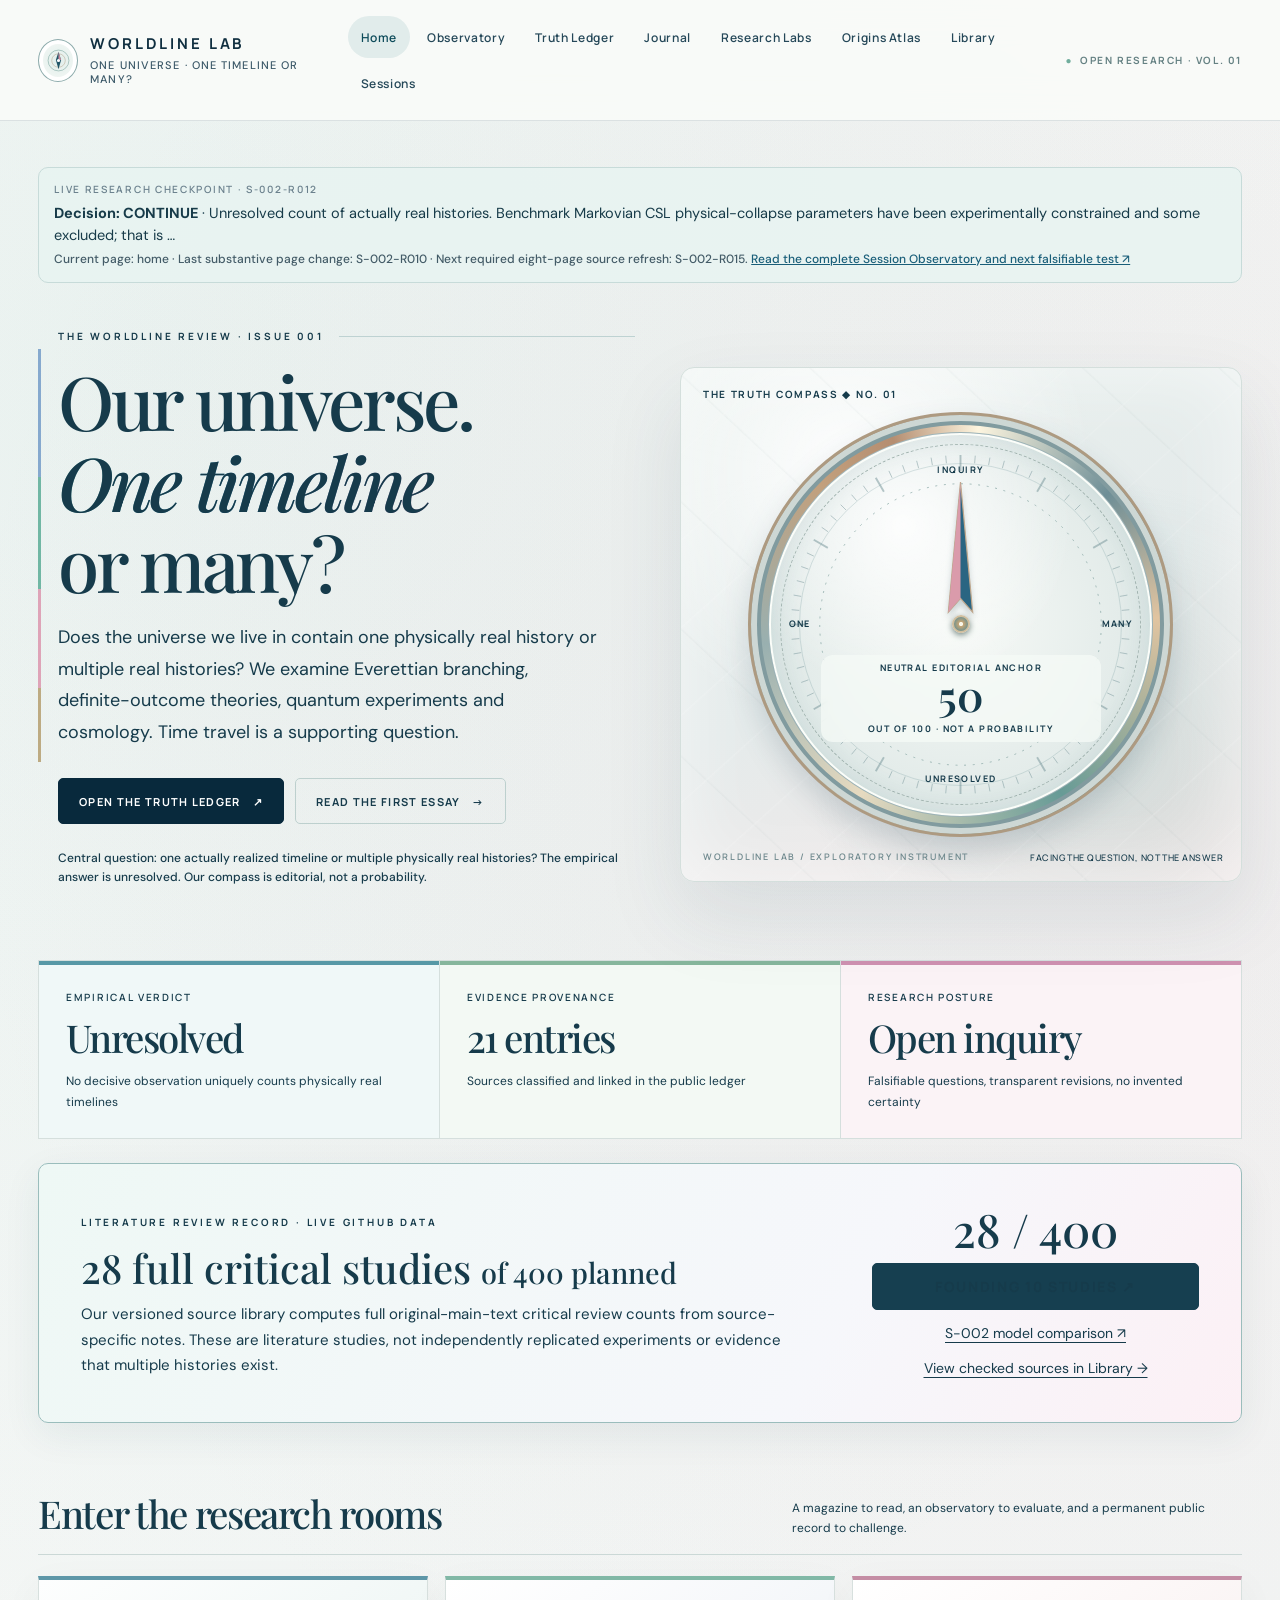
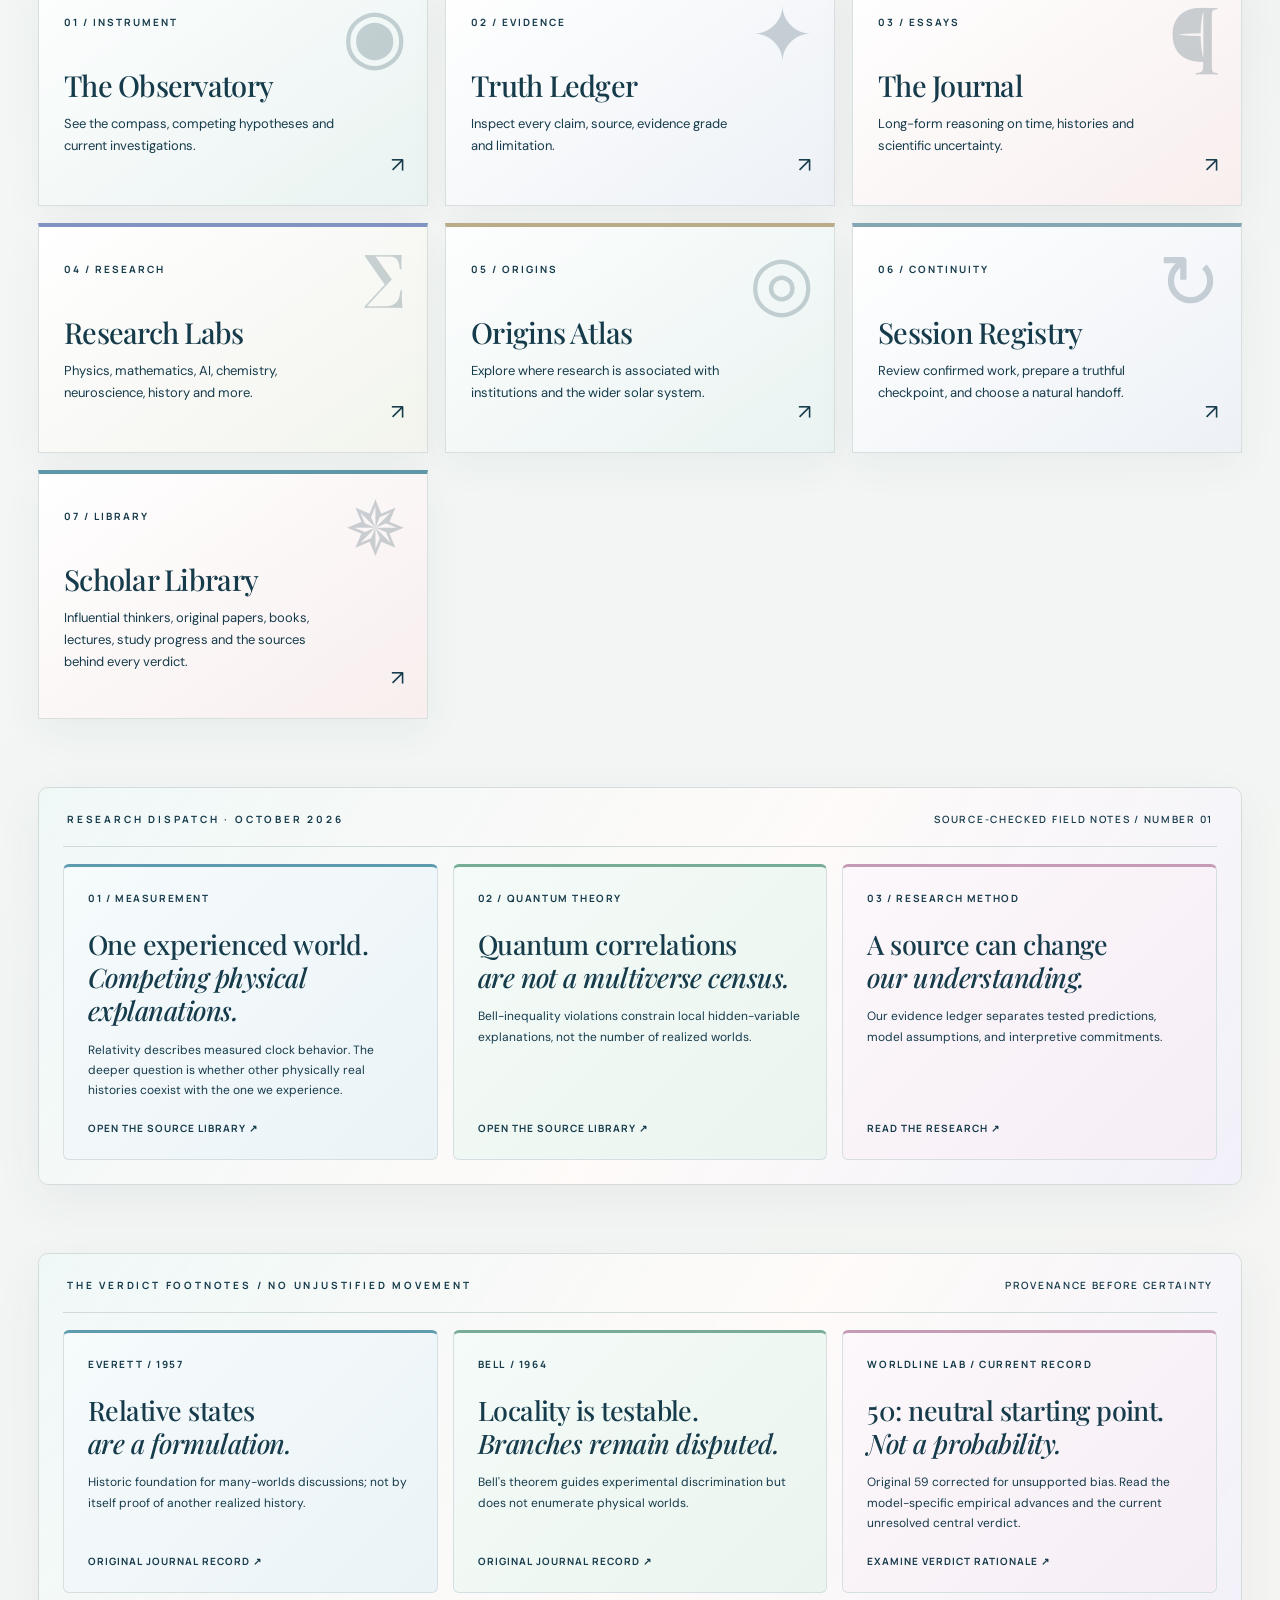
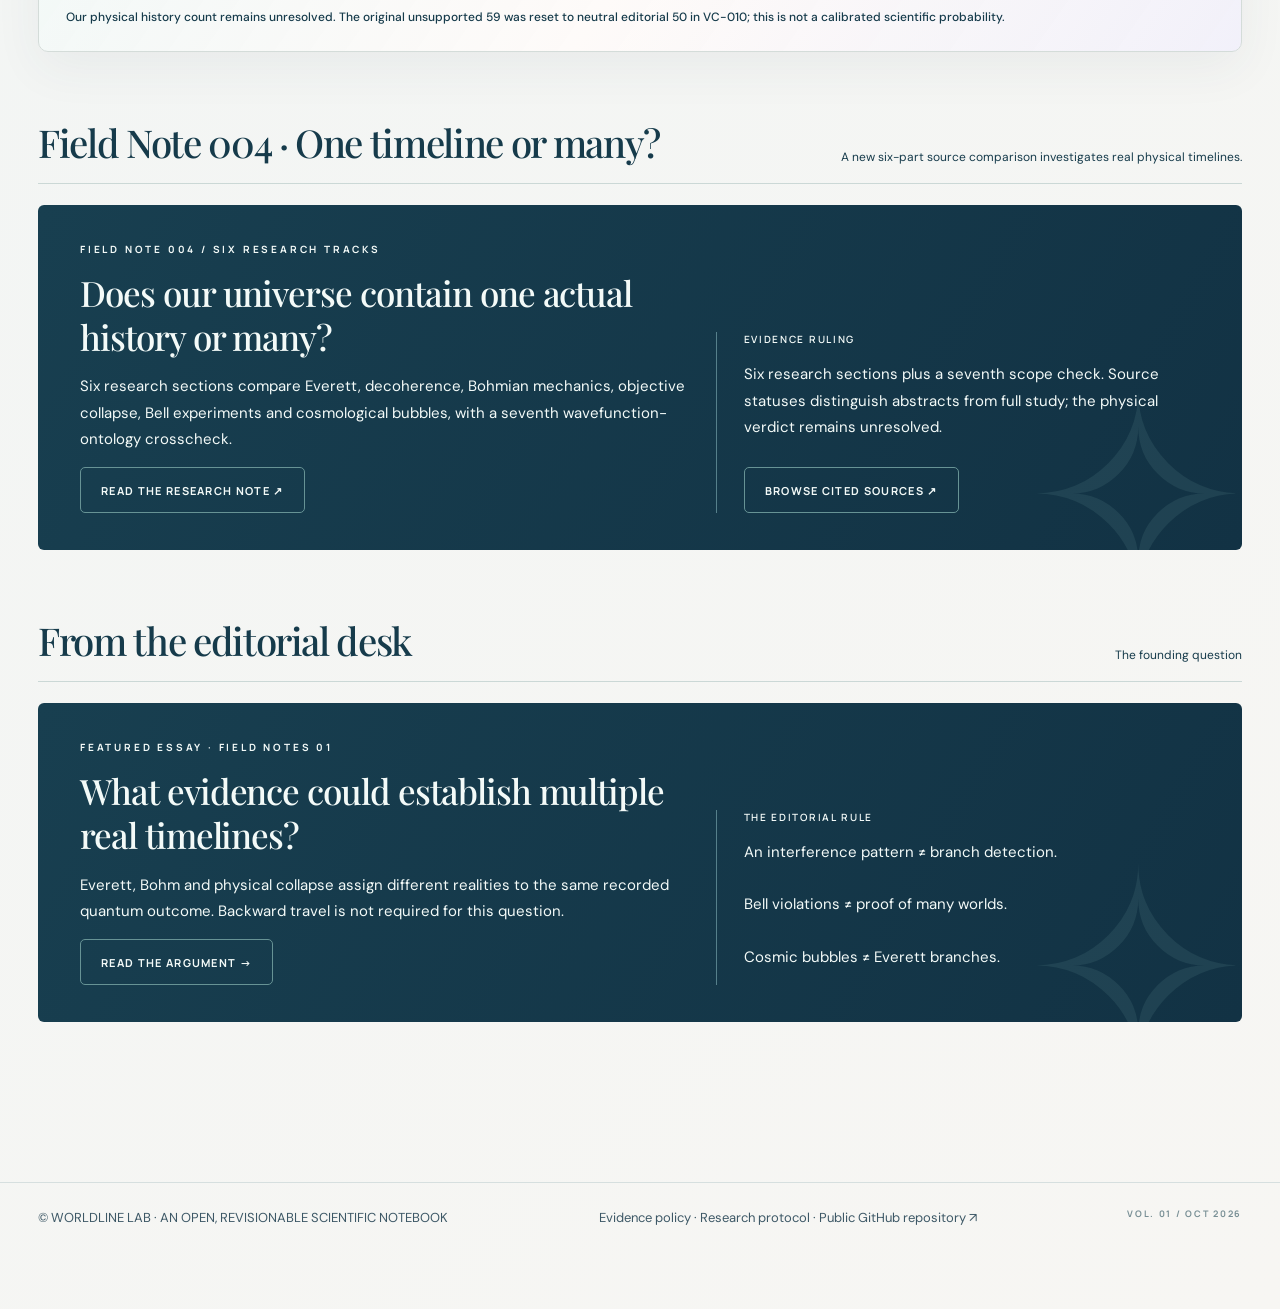
==== index.html @ 62930586 "A11y: raise text contrast throughout eight routes and make Session packet keyboard scrollable" ====
<!doctype html>
<html lang="en"><head>
<meta charset="utf-8"><meta name="viewport" content="width=device-width,initial-scale=1">
<meta name="theme-color" content="#123244"><meta name="description" content="Worldline Lab asks whether the universe we inhabit has one physically real history or many. Quantum interpretations, observational tests, cosmology and scientific evidence.">
<title>Worldline Lab | One Timeline or Many?</title>
<link rel="icon" href="assets/mark.svg" type="image/svg+xml"><link rel="stylesheet" href="assets/site.css"><link rel="stylesheet" href="assets/sessions.css"><link rel="stylesheet" href="assets/session-control.css"><link rel="stylesheet" href="assets/library.css"><link rel="stylesheet" href="assets/lab-experience.css">
<link rel="stylesheet" href="assets/readability.css"><link rel="stylesheet" href="assets/wcag-contrast.css"></head><body>
<a class="skip" href="#main">Skip to content</a>
<header class="site-header"><div class="header-inner">
<a class="brand" href="#home" aria-label="Worldline Lab home"><span class="logo" aria-hidden="true"><svg viewBox="0 0 48 48" fill="none"><circle cx="24" cy="24" r="20" stroke="#719e98"/><circle cx="24" cy="24" r="13" stroke="#b8a78e"/><path d="M24 7 29 23 24 41 19 23Z" fill="#215567"/><path d="M24 7 29 23 24 22Z" fill="#ce8b9f"/><circle cx="24" cy="24" r="3" fill="#fff"/></svg></span><span>WORLDLINE LAB<small>ONE UNIVERSE · ONE TIMELINE OR MANY?</small></span></a>
<nav class="nav" aria-label="Primary navigation"><a href="#home" data-route="home">Home</a><a href="#dashboard" data-route="dashboard">Observatory</a><a href="#ledger" data-route="ledger">Truth Ledger</a><a href="#journal" data-route="journal">Journal</a><a href="#disciplines" data-route="disciplines">Research Labs</a><a href="#atlas" data-route="atlas">Origins Atlas</a><a href="#library" data-route="library">Library</a><a href="#sessions" data-route="sessions">Sessions</a></nav>
<span class="edition">OPEN RESEARCH · VOL. 01</span>
</div></header>
<main class="shell" id="main">
<div id="research-round-banner" class="research-round-banner" role="status" aria-live="polite"><span>Checking current research round and page freshness…</span></div>
<section class="page active" id="page-home" data-page="home">
<div class="hero"><div class="hero-copy">
<div class="eyebrow-line"><span class="kicker">THE WORLDLINE REVIEW · ISSUE 001</span></div>
<h1 class="display">Our universe.<br><em>One timeline</em><br>or many?</h1>
<p class="dek">Does the universe we live in contain one physically real history or multiple real histories? We examine Everettian branching, definite-outcome theories, quantum experiments and cosmology. Time travel is a supporting question.</p>
<div class="actions"><a href="#ledger" class="btn primary">Open the Truth Ledger <span aria-hidden="true">↗</span></a><a href="#journal" class="btn">Read the first essay <span aria-hidden="true">→</span></a></div>
<p class="caption" style="margin-top:25px">Central question: one actually realized timeline or multiple physically real histories? The empirical answer is unresolved. Our compass is editorial, not a probability.</p>
</div><div class="compass-stage" id="home-compass" role="img" aria-label="Research compass shows a neutral 50 out of 100 editorial baseline, not a probability. The old 59 was an unjustified preference.">
<div class="stage-top">THE TRUTH COMPASS <span>◆</span> NO. 01</div>
<div class="compass-wrap"><div class="outer-rim"></div><div class="dial">
<svg class="ticks" viewBox="0 0 400 400" aria-hidden="true"><g stroke="#7d9a9e" stroke-width="1" opacity=".55" id="compass-ticks"></g><circle cx="200" cy="200" r="147" fill="none" stroke="#9bb5b3" stroke-width="1" stroke-dasharray="2 7"/></svg>
<span class="dial-label north">INQUIRY</span><span class="dial-label west">ONE</span><span class="dial-label east">MANY</span><span class="dial-label south">UNRESOLVED</span>
<div class="needle" id="main-needle"><svg viewBox="0 0 34 160" aria-hidden="true"><path d="M17 0 31 150 17 134 3 150Z" fill="#2a6582" stroke="#bfa78c" stroke-width="1.4"/><path d="M17 0 17 134 3 150Z" fill="#da9bab"/></svg></div><div class="needle-pin"></div>
<div class="compass-center"><small>NEUTRAL EDITORIAL ANCHOR</small><strong id="home-score">50</strong><small>OUT OF 100 · NOT A PROBABILITY</small></div>
</div></div><div class="compass-footnote">FACING THE QUESTION, NOT THE ANSWER</div></div></div>
<div class="hero-trio"><div class="stat-card"><div class="micro">Empirical verdict</div><div class="huge">Unresolved</div><div class="detail">No decisive observation uniquely counts physically real timelines</div></div><div class="stat-card"><div class="micro">Evidence provenance</div><div class="huge"><span id="hero-count">—</span> entries</div><div class="detail">Sources classified and linked in the public ledger</div></div><div class="stat-card"><div class="micro">Research posture</div><div class="huge">Open inquiry</div><div class="detail">Falsifiable questions, transparent revisions, no invented certainty</div></div></div>
<div class="full-review-dispatch" aria-label="Worldline Lab full scientific reviews milestone"><div><span class="kicker">LITERATURE REVIEW RECORD · LIVE GITHUB DATA</span><h2><span id="home-reviewed-heading" style="font-size:inherit;color:inherit">28</span> full critical studies <span>of 400 planned</span></h2><p>Our versioned source library computes full original-main-text critical review counts from source-specific notes. These are literature studies, not independently replicated experiments or evidence that multiple histories exist.</p></div><div class="full-review-dispatch-action"><strong><span id="home-reviewed-count">28</span> / 400</strong><a class="btn" href="https://github.com/nikahanghojjati-oss/worldline-lab/blob/main/research/full-study-batch-001.md" target="_blank" rel="noopener noreferrer">Founding 10 studies ↗</a><a class="full-review-library" target="_blank" rel="noopener noreferrer" href="https://github.com/nikahanghojjati-oss/worldline-lab/blob/main/research/ontology-predictions-S002-R001.md">S-002 model comparison ↗</a><a class="full-review-library" href="#library">View checked sources in Library →</a></div></div>
<div class="section-heading"><h2>Enter the research rooms</h2><p>A magazine to read, an observatory to evaluate, and a permanent public record to challenge.</p></div>
<div class="tiles">
<a href="#dashboard" class="tile"><span class="tile-index">01 / INSTRUMENT</span><span class="tile-symbol">◉</span><h3>The Observatory</h3><p>See the compass, competing hypotheses and current investigations.</p><span class="arrow">↗</span></a>
<a href="#ledger" class="tile"><span class="tile-index">02 / EVIDENCE</span><span class="tile-symbol">✦</span><h3>Truth Ledger</h3><p>Inspect every claim, source, evidence grade and limitation.</p><span class="arrow">↗</span></a>
<a href="#journal" class="tile"><span class="tile-index">03 / ESSAYS</span><span class="tile-symbol">¶</span><h3>The Journal</h3><p>Long-form reasoning on time, histories and scientific uncertainty.</p><span class="arrow">↗</span></a>
<a href="#disciplines" class="tile"><span class="tile-index">04 / RESEARCH</span><span class="tile-symbol">∑</span><h3>Research Labs</h3><p>Physics, mathematics, AI, chemistry, neuroscience, history and more.</p><span class="arrow">↗</span></a>
<a href="#atlas" class="tile"><span class="tile-index">05 / ORIGINS</span><span class="tile-symbol">◎</span><h3>Origins Atlas</h3><p>Explore where research is associated with institutions and the wider solar system.</p><span class="arrow">↗</span></a>
<a href="#sessions" class="tile"><span class="tile-index">06 / CONTINUITY</span><span class="tile-symbol">↻</span><h3>Session Registry</h3><p>Review confirmed work, prepare a truthful checkpoint, and choose a natural handoff.</p><span class="arrow">↗</span></a>
<a href="#library" class="tile"><span class="tile-index">07 / LIBRARY</span><span class="tile-symbol">✵</span><h3>Scholar Library</h3><p>Influential thinkers, original papers, books, lectures, study progress and the sources behind every verdict.</p><span class="arrow">↗</span></a>
</div>
<div class="research-dispatch" aria-label="Latest research findings">
 <div class="dispatch-head"><span class="kicker">RESEARCH DISPATCH · OCTOBER 2026</span><span class="micro">SOURCE-CHECKED FIELD NOTES / NUMBER 01</span></div>
 <div class="dispatch-grid">
  <a class="dispatch-card" href="#library"><span class="dispatch-no">01 / MEASUREMENT</span><h3>One experienced world.<br><em>Competing physical explanations.</em></h3><p>Relativity describes measured clock behavior. The deeper question is whether other physically real histories coexist with the one we experience.</p><span class="dispatch-cta">OPEN THE SOURCE LIBRARY ↗</span></a>
  <a class="dispatch-card" href="#library"><span class="dispatch-no">02 / QUANTUM THEORY</span><h3>Quantum correlations<br><em>are not a multiverse census.</em></h3><p>Bell-inequality violations constrain local hidden-variable explanations, not the number of realized worlds.</p><span class="dispatch-cta">OPEN THE SOURCE LIBRARY ↗</span></a>
  <a class="dispatch-card" href="#journal"><span class="dispatch-no">03 / RESEARCH METHOD</span><h3>A source can change<br><em>our understanding.</em></h3><p>Our evidence ledger separates tested predictions, model assumptions, and interpretive commitments.</p><span class="dispatch-cta">READ THE RESEARCH ↗</span></a>
 </div>
</div>
<div class="research-dispatch" aria-label="Verdict source trail"><div class="dispatch-head"><span class="kicker">THE VERDICT FOOTNOTES / NO UNJUSTIFIED MOVEMENT</span><span class="micro">PROVENANCE BEFORE CERTAINTY</span></div><div class="dispatch-grid">
<a class="dispatch-card" href="https://doi.org/10.1103/RevModPhys.29.454" target="_blank" rel="noopener noreferrer"><span class="dispatch-no">EVERETT / 1957</span><h3>Relative states<br><em>are a formulation.</em></h3><p>Historic foundation for many-worlds discussions; not by itself proof of another realized history.</p><span class="dispatch-cta">ORIGINAL JOURNAL RECORD ↗</span></a>
<a class="dispatch-card" href="https://doi.org/10.1103/PhysicsPhysiqueFizika.1.195" target="_blank" rel="noopener noreferrer"><span class="dispatch-no">BELL / 1964</span><h3>Locality is testable.<br><em>Branches remain disputed.</em></h3><p>Bell's theorem guides experimental discrimination but does not enumerate physical worlds.</p><span class="dispatch-cta">ORIGINAL JOURNAL RECORD ↗</span></a>
<a class="dispatch-card" href="#library"><span class="dispatch-no">WORLDLINE LAB / CURRENT RECORD</span><h3>50: neutral starting point.<br><em>Not a probability.</em></h3><p>Original 59 corrected for unsupported bias. Read the model-specific empirical advances and the current unresolved central verdict.</p><span class="dispatch-cta">EXAMINE VERDICT RATIONALE ↗</span></a></div><p class="caption" style="margin:15px 3px 0">Our physical history count remains unresolved. The original unsupported 59 was reset to neutral editorial 50 in VC-010; this is not a calibrated scientific probability.</p></div>
<div class="section-heading"><h2>Field Note 004 · One timeline or many?</h2><p>A new six-part source comparison investigates real physical timelines.</p></div><div class="featured"><div><div class="kicker">FIELD NOTE 004 / SIX RESEARCH TRACKS</div><h2>Does our universe contain one actual history or many?</h2><p>Six research sections compare Everett, decoherence, Bohmian mechanics, objective collapse, Bell experiments and cosmological bubbles, with a seventh wavefunction-ontology crosscheck.</p><a href="https://github.com/nikahanghojjati-oss/worldline-lab/blob/main/research/field-note-004.md" target="_blank" rel="noopener noreferrer" class="btn">Read the research note ↗</a></div><div class="featured-side"><div class="micro" style="color:#b8d2d4">EVIDENCE RULING</div><p>Six research sections plus a seventh scope check. Source statuses distinguish abstracts from full study; the physical verdict remains unresolved.</p><a href="#library" class="btn" style="color:#def3ed;margin-top:12px">Browse cited sources ↗</a></div></div>
<div class="section-heading"><h2>From the editorial desk</h2><p>The founding question</p></div><div class="featured"><div><div class="kicker">FEATURED ESSAY · FIELD NOTES 01</div><h2>What evidence could establish multiple real timelines?</h2><p>Everett, Bohm and physical collapse assign different realities to the same recorded quantum outcome. Backward travel is not required for this question.</p><a href="#journal" class="btn">Read the argument →</a></div><div class="featured-side"><div class="micro" style="color:#b2c9c9">THE EDITORIAL RULE</div><p>An interference pattern ≠ branch detection.<br><br>Bell violations ≠ proof of many worlds.<br><br>Cosmic bubbles ≠ Everett branches.</p></div></div>
</section>
<section class="page" id="page-dashboard" data-page="dashboard">
<div class="page-head"><div class="kicker">01 / INSTRUMENT ROOM</div><h1 class="page-title">The <em>Observatory</em></h1><p class="dek">What we think, what we know, and what could change our minds. This is an evidence-led dashboard, not a prediction market.</p></div>
<div class="layout-two"><div class="panel"><div class="micro">A direction, not a probability</div><h2>One physically real timeline ↔ multiple histories</h2><p id="orientation-copy">The provisional index is 50 / 100. No experiment currently validates one or many timelines as a unique physical explanation.</p>
<div class="bar" style="margin:26px 0 8px"><b id="orientation-bar" style="width:50%"></b></div><div style="display:flex;justify-content:space-between" class="micro"><span>0 · ONE HISTORY</span><span>100 · MANY HISTORIES</span></div>
<div class="notice warning">The earlier 59/100 inherited an unjustified nine-point tilt. VC-010 has reset the editorial anchor to neutral 50, which is not 50% scientific odds. Exact model-specific experimental advances appear in the Truth Ledger.</div>
<div class="metric-row"><div class="metric"><span>Experimental discrimination</span><strong>Not yet</strong></div><div class="metric"><span>Independent proofs of branches</span><strong>None</strong></div></div></div>
<div class="panel"><div class="micro">Competing explanations</div><h2>Three competing accounts of quantum outcomes</h2><div class="steps"><div class="step"><div class="step-n">Ⅰ</div><div><h3>Bohmian definite outcomes</h3><p>One actual particle configuration follows a quantum guidance law.</p></div></div><div class="step"><div class="step-n">Ⅱ</div><div><h3>Everettian quantum branches</h3><p>One universal quantum state can contain many effectively autonomous relative-state worlds.</p></div></div><div class="step"><div class="step-n">Ⅲ</div><div><h3>Objective-collapse dynamics</h3><p>New stochastic laws could select one outcome and make experimentally testable predictions.</p></div></div></div></div></div>
<section id="question-gates-view" class="question-gates-view" aria-label="Top operational research tests directly linked to one history or many"></section>
<div class="section-heading"><h2>Active research program</h2><p>Completion means verified evidence and usable models, not hours spent or the number of documents written.</p></div><div id="milestone-list" class="steps"><div class="empty">Loading the roadmap…</div></div>
</section>
<section class="page" id="page-ledger" data-page="ledger">
<div class="page-head"><div class="kicker">02 / SOURCE & PROVENANCE</div><h1 class="page-title">The <em>Truth Ledger</em></h1><p class="dek">Each claim has a provenance, an evidence category, an honest limitation, and an explicit effect on our hypothesis compass.</p></div>
<div class="notice"><span class="micro">THE EVIDENCE GATE</span><br>Scientific findings must update specific model claims whenever measurements constrain them. The central one-versus-many-history dial changes only when evidence distinguishes those physical ontologies. The 59-to-50 baseline repair is not an experiment.</div>
<section id="verdict-monitor" class="verdict-monitor" aria-live="polite"><div class="empty">Loading the evidence and verdict audit…</div></section>
<section id="csl-exclusion-view" class="wl-csl-view" aria-label="Experiment-based CSL parameter comparison"><div class="empty">Loading original experimental collapse-parameter comparison…</div></section>
<div class="controls"><button class="control active" data-filter="All" type="button">All evidence</button><button class="control" data-filter="Experiment" type="button">Experiments</button><button class="control" data-filter="Theoretical model" type="button">Models</button><button class="control" data-filter="Interpretation" type="button">Interpretations</button><button class="control" data-filter="Thought experiment" type="button">Thought experiments</button><input type="search" id="ledger-search" class="search-input" placeholder="Search claims, sources and fields" aria-label="Search the evidence ledger"></div>
<div id="ledger-list" class="ledger-list"><div class="empty">Loading evidence records…</div></div>
</section>
<section class="page" id="page-journal" data-page="journal">
<div class="page-head"><div class="kicker">03 / THE WORLDLINE REVIEW</div><h1 class="page-title">The <em>Journal</em></h1><p class="dek">Readable, argued essays at the border of physics and philosophy. Each chapter invites criticism rather than asking for belief.</p></div>
<div class="magazine"><article class="article"><div id="journal-body"><div class="empty">Opening issue 001…</div></div></article><aside class="aside-note panel"><div class="micro">THE PROFESSOR'S MARGIN</div><blockquote>“An unexplained possibility is not yet an observed reality.”</blockquote><p class="caption">Editorial principle for classifying claims. We evaluate testability, provenance, and alternative explanations.</p><div class="notice">Method over mythology. A beautiful theory must still survive an ugly experiment.</div><a href="#ledger" class="btn">Inspect cited evidence ↗</a></aside></div>
</section>
<section class="page" id="page-disciplines" data-page="disciplines">
<div class="page-head"><div class="kicker">04 / MULTIDISCIPLINARY STUDIES</div><h1 class="page-title">The <em>Research Labs</em></h1><p class="dek">A common question studied from different disciplines—without pretending every field supplies direct evidence about spacetime.</p></div>
<div id="lab-program-overview" class="lab-program-overview"><div class="empty">Loading our reading and research progress…</div></div>
<div id="disciplines-list" class="discipline-grid"><div class="empty">Loading research pathways…</div></div>
<section id="lab-detail" class="lab-detail" hidden aria-live="polite"></section>
<section id="cross-lab-overview" class="cross-lab-wrap"><div class="empty">Loading interdisciplinary research connections…</div></section>
<div id="research-program-wrap" class="research-program-wrap"><div class="section-heading"><h2>The research, from foundation to final report</h2><p>Eight milestones, each with a deliverable and a review gate. A completed research program may produce an honest inconclusive verdict.</p></div><div id="research-program" class="research-program"><div class="empty">Loading the research program…</div></div></div>
<div class="notice">The reading lists show the full currently indexed syllabus for each discipline, not a claim that every important publication has already been found. A check mark requires documented full study. New verified works can be added to the library over time.</div>
</section>
<section class="page" id="page-atlas" data-page="atlas">
<div class="page-head"><div class="kicker">05 / PLACES & PROVENANCE</div><h1 class="page-title">The <em>Origins Atlas</em></h1><p class="dek">Geography matters for institutions and experiments. Planetary space matters for future observational questions. Neither should be confused with a decorative proof of many worlds.</p></div>
<div class="atlas-layout"><div>
<div class="atlas-visual" aria-label="Stylized interactive globe with approximate institution markers"><div class="atlas-title">EARTH / RESEARCH ASSOCIATIONS</div><div class="earth"></div><button type="button" class="map-dot dot-us" id="map-boulder" aria-label="Explore NIST research associated with Boulder"></button><button type="button" class="map-dot dot-europe" id="map-europe" aria-label="Explore European research context"></button><div class="atlas-key">● INSTITUTIONAL CONTEXT · NOT PRECISE EXPERIMENT GEO-TAGS</div></div>
<div class="solar" role="group" aria-label="Illustrative solar system navigator"><div class="orbit o1"></div><div class="orbit o2"></div><div class="orbit o3"></div><div class="sun"></div><button class="planet earth-p" id="planet-earth" aria-label="Earth research" title="Earth"></button><button class="planet mars" id="planet-mars" aria-label="Mars future research" title="Mars"></button><button class="planet outer" id="planet-outer" aria-label="Outer solar system future research" title="Outer solar system"></button></div>
<p class="caption">The globe and orbits are illustrative, not to scale. The Earth marker opens verified source context; no evidence is attributed to Mars or the outer planets at this stage.</p></div>
<div class="panel"><div class="micro">ATLAS INDEX / SELECT A MARKER</div><h2 id="atlas-focus-title">Boulder, Colorado</h2><p id="atlas-focus-desc">NIST atomic-clock research supports gravitational and velocity-related time dilation. It does not establish travel into the past.</p><p><a class="btn" id="atlas-focus-link" href="https://www.nist.gov/atomic-clocks/a-powerful-tool-for-science/putting-einstein-test" target="_blank" rel="noopener noreferrer">Primary reference ↗</a></p><div class="notice warning">An institution's city is a research association, not necessarily the literal site where each cited measurement was taken.</div><div class="micro">SOURCE PLACEMENT RULE</div><p class="caption">Theoretical manuscripts and thought experiments have no geographical observation coordinate unless one is independently documented. Future celestial evidence will require observation metadata.</p></div></div>
</section>
<section class="page" id="page-library" data-page="library"><div class="empty">Loading the scholar library…</div></section>
<section class="page" id="page-sessions" data-page="sessions"><div class="empty">Loading the live Session Observatory…</div></section>
</main>
<footer class="shell bottom-note"><div>© WORLDLINE LAB · AN OPEN, REVISIONABLE SCIENTIFIC NOTEBOOK</div><div><a href="#ledger">Evidence policy</a> · <a href="RESEARCH_PROTOCOL.md" target="_blank">Research protocol</a> · <a href="https://github.com/nikahanghojjati-oss/worldline-lab" target="_blank" rel="noopener">Public GitHub repository ↗</a></div><div class="print-label">VOL. 01 / OCT 2026</div></footer>
<script defer src="assets/site.js"></script>
<script defer src="assets/lab-experience.js"></script>
<script defer src="assets/session-control.js"></script>
<script defer src="assets/library.js"></script>
</body></html>
---- assets/site.css ----
@import url('https://fonts.googleapis.com/css2?family=DM+Sans:wght@400;500;600;700&family=Manrope:wght@400;500;600;700;800&family=Playfair+Display:wght@400;500;600;700&display=swap');
:root{--ink:#153044;--slate:#526674;--muted:#71828d;--line:#d5dde0;--cream:#f7f7f3;--white:#fff;--deep:#08293c;--blue:#2c6d91;--mint:#6cab9f;--pink:#d194a6;--gold:#bca078;--serif:'Playfair Display',Georgia,serif;--sans:'DM Sans',Arial,sans;--shadow:0 20px 75px rgba(20,44,61,.09);color-scheme:light}
*{box-sizing:border-box}html{scroll-behavior:smooth}body{margin:0;color:var(--ink);font:15px/1.65 var(--sans);background:radial-gradient(circle at 13% 8%,rgba(119,185,179,.11),transparent 33%),radial-gradient(circle at 88% 17%,rgba(210,155,172,.10),transparent 30%),linear-gradient(140deg,#f8f9f7,#f2f5f4 48%,#f7f6f3);min-height:100vh}a{color:inherit;text-decoration:none}button,input,select{font:inherit}button{cursor:pointer}button:focus-visible,a:focus-visible,input:focus-visible,select:focus-visible{outline:3px solid #359caa;outline-offset:3px}::selection{background:#d0eae5} .skip{position:absolute;top:-60px;left:20px;background:white;padding:8px;z-index:100}.skip:focus{top:8px}
.site-header{position:sticky;top:0;z-index:50;background:rgba(249,250,248,.94);backdrop-filter:blur(18px);border-bottom:1px solid rgba(104,131,142,.21)}.header-inner{max-width:1440px;margin:auto;padding:16px 38px;display:flex;align-items:center;justify-content:space-between;gap:20px}.brand{display:flex;align-items:center;gap:12px;font:700 15px/1.2 'Manrope',sans-serif;letter-spacing:.19em}.brand small{display:block;margin-top:5px;font:500 9px var(--sans);letter-spacing:.22em;color:var(--muted)}.logo{width:43px;height:43px;border:1px solid #8dabac;border-radius:50%;display:grid;place-items:center;background:radial-gradient(circle,#e0eeeb,#f9faf7);box-shadow:inset 0 0 0 4px #fff}.logo svg{width:25px;height:25px}.nav{display:flex;gap:4px;flex-wrap:wrap}.nav a{padding:10px 13px;border-radius:100px;color:#526b79;font:600 11px 'Manrope',sans-serif;letter-spacing:.055em;transition:.2s}.nav a:hover,.nav a[aria-current=page]{background:#e1eceb;color:#0d4b5a}.edition{font:700 10px 'Manrope';letter-spacing:.16em;color:#658183;white-space:nowrap}.edition:before{content:'●';color:#71ad9d;padding-right:7px}.shell{max-width:1440px;margin:0 auto;padding:30px 38px 80px}.page{display:none;animation:reveal .38s ease both}.page.active{display:block}@keyframes reveal{from{opacity:0;transform:translateY(10px)}to{opacity:1;transform:none}}
.kicker{font:700 10px 'Manrope',sans-serif;letter-spacing:.28em;color:#498b8b;text-transform:uppercase}.eyebrow-line{display:flex;align-items:center;gap:15px}.eyebrow-line:after{content:'';height:1px;background:#bed2d2;flex:1}.display{font:500 clamp(40px,5.8vw,88px)/1.09 var(--serif);letter-spacing:-.045em;margin:18px 0}.display em,.page-title em{color:#55978e;font-style:italic}.page-title{font:500 clamp(36px,4.4vw,66px)/1.12 var(--serif);letter-spacing:-.04em;margin:15px 0 19px}.dek{color:#536b77;font-size:17px;max-width:690px;line-height:1.8}.micro{font:600 10px 'Manrope';letter-spacing:.17em;color:#6b818d;text-transform:uppercase}.caption{font:500 12px/1.6 var(--sans);color:var(--muted)}.soft{color:#6b8290}.hero{display:grid;grid-template-columns:1.03fr .97fr;min-height:575px;gap:45px;align-items:center;padding:23px 0 46px}.hero-copy{padding:0 0 20px 20px}.hero-copy .dek{max-width:540px}.hero-copy .display{max-width:700px}.actions{display:flex;flex-wrap:wrap;gap:11px;margin-top:30px}.btn{display:inline-flex;align-items:center;justify-content:center;gap:12px;border-radius:5px;padding:13px 20px;border:1px solid #bdd0ce;font:700 11px 'Manrope';letter-spacing:.12em;text-transform:uppercase;background:transparent;color:#1c5660;min-height:46px}.btn.primary{color:white;background:var(--deep);border-color:var(--deep)}.btn:hover{transform:translateY(-2px);box-shadow:0 8px 24px rgba(21,48,68,.13)}.btn:active{transform:translateY(0)}
.compass-stage{position:relative;min-height:515px;display:flex;align-items:center;justify-content:center;border-radius:14px;isolation:isolate;overflow:hidden;background:radial-gradient(ellipse at 30% 20%,rgba(255,255,255,.94),transparent 44%),radial-gradient(ellipse at 75% 75%,rgba(94,163,155,.2),transparent 50%),linear-gradient(155deg,#e9f1ee 0%,#e5ebeb 50%,#f4e7e7 100%);border:1px solid #d4dfdc;box-shadow:inset 0 0 80px rgba(255,255,255,.6),0 34px 80px rgba(35,71,86,.1)}.compass-stage:before{content:'';position:absolute;inset:0;opacity:.34;background-image:repeating-linear-gradient(138deg,transparent 0 62px,rgba(255,255,255,.4) 63px,transparent 65px),repeating-linear-gradient(43deg,transparent 0 90px,rgba(104,132,133,.13) 91px,transparent 93px);pointer-events:none}.compass-stage:after{content:'WORLDLINE LAB    /    EXPLORATORY INSTRUMENT';position:absolute;left:22px;bottom:18px;color:#6f898e;letter-spacing:.2em;font:600 9px 'Manrope';z-index:1}.stage-top{position:absolute;left:22px;top:19px;font:700 10px 'Manrope';letter-spacing:.17em;color:#6d858b}.stage-top span{color:#9b6680}
.compass-wrap{width:min(425px,88%);aspect-ratio:1;position:relative;display:grid;place-items:center;filter:drop-shadow(0 14px 14px rgba(25,59,74,.16));transition:transform .5s}.compass-wrap:hover{transform:scale(1.018)}.outer-rim{position:absolute;inset:0;border-radius:50%;background:conic-gradient(from -20deg,#b58e71,#fdf5df 7%,#6e8e96 19%,#e1c4a0 30%,#679b96 47%,#e6dac0 64%,#99b0b0 79%,#c2a07d 93%,#b58e71);border:3px solid #ad9a81;box-shadow:inset 0 0 0 6px rgba(246,247,242,.65),inset 0 0 0 10px #819b9f}.dial{position:absolute;inset:20px;border:1px solid rgba(112,142,150,.6);border-radius:50%;background:radial-gradient(circle at 35% 24%,rgba(255,255,255,.9),transparent 44%),radial-gradient(circle,#f6f9f6 0%,#e4ecea 59%,#cbdedb 100%);box-shadow:inset 0 0 0 2px #fbfdf9,inset 0 0 35px rgba(48,89,103,.12);display:grid;place-items:center}.dial:before{content:'';position:absolute;inset:11px;border:1px dashed #9aada9;border-radius:50%;opacity:.9}.dial:after{content:'';position:absolute;inset:30px;border:1px solid rgba(114,153,154,.25);border-radius:50%}.ticks{position:absolute;inset:0;width:100%;height:100%;pointer-events:none}.needle{position:absolute;inset:30px;display:grid;place-items:center;transform:rotate(12.96deg);transition:transform 1s cubic-bezier(.2,.85,.21,1);pointer-events:none;z-index:3}.needle svg{position:absolute;top:6%;height:43%;width:35px;overflow:visible;filter:drop-shadow(0 5px 3px rgba(46,76,89,.23))}.needle-pin{position:absolute;width:18px;height:18px;border-radius:50%;background:radial-gradient(circle,#f8f7e9 0 17%,#c3a577 25%,#6d918f 75%);border:2px solid #d0be9e;z-index:4;top:calc(50% - 9px);left:calc(50% - 9px);box-shadow:0 2px 6px #6d817b}.compass-center{position:absolute;text-align:center;z-index:2;top:58%;width:73%;background:rgba(245,250,246,.78);padding:5px;border-radius:12px;backdrop-filter:blur(5px)}.compass-center strong{font:600 42px/.95 var(--serif);color:#204a56}.compass-center small{display:block;color:#68848c;font:700 9px/1.8 'Manrope';letter-spacing:.16em}.dial-label{position:absolute;z-index:2;font:700 9px 'Manrope';letter-spacing:.16em;color:#5f7a80}.north{top:8%}.west{left:5%;top:48%;color:#537b98}.east{right:5%;top:48%;color:#986879}.south{bottom:8%;color:#8e9c9c}.compass-footnote{position:absolute;right:18px;bottom:17px;font:500 9px 'Manrope';color:#778b8a;letter-spacing:.05em}
.hero-trio{display:grid;grid-template-columns:repeat(3,1fr);gap:1px;border:1px solid #d5dfdd;background:#d5dfdd;margin-top:-5px}.stat-card{background:#f8faf8;padding:25px 27px}.stat-card .huge{font:500 clamp(27px,3vw,47px)/1.1 var(--serif);letter-spacing:-.04em;margin:12px 0}.stat-card .detail{color:#657b81;font-size:12px}.section-heading{display:flex;justify-content:space-between;align-items:end;gap:20px;margin:64px 0 21px;border-bottom:1px solid #cbd8d6;padding-bottom:15px}.section-heading h2{font:500 clamp(27px,3vw,39px) var(--serif);letter-spacing:-.035em;margin:0}.section-heading p{color:#687f87;font-size:12px;margin:0;max-width:450px}.tiles{display:grid;grid-template-columns:repeat(3,minmax(0,1fr));gap:17px}.tile{min-height:230px;position:relative;overflow:hidden;background:#fff;border:1px solid #d7e0de;padding:27px 25px 22px;box-shadow:0 10px 34px rgba(26,65,71,.035);transition:transform .3s,box-shadow .3s,border-color .3s}.tile:hover{transform:translateY(-6px);box-shadow:var(--shadow);border-color:#9cbeb8}.tile .tile-index{font:700 10px 'Manrope';letter-spacing:.2em;color:#669994}.tile .tile-symbol{position:absolute;top:17px;right:20px;font:500 75px/.9 var(--serif);opacity:.15}.tile h3{font:500 29px/1.15 var(--serif);margin:35px 0 10px;letter-spacing:-.025em}.tile p{font-size:13px;color:#6e808a;max-width:270px;margin:0 0 22px}.tile .arrow{position:absolute;right:23px;bottom:22px;font-size:21px;color:#447989}.tile:nth-child(4n+1){background:linear-gradient(145deg,#fdfefe,#e9f3f1)}.tile:nth-child(4n+2){background:linear-gradient(145deg,#fff,#edf1f6)}.tile:nth-child(4n+3){background:linear-gradient(145deg,#fff,#f8eeee)}.tile:nth-child(4n+4){background:linear-gradient(145deg,#fff,#f2f4ed)}
.featured{display:grid;grid-template-columns:1fr .8fr;gap:30px;padding:37px 42px;background:linear-gradient(120deg,#183f50,#123244);color:#f6f8f4;border-radius:6px;position:relative;overflow:hidden}.featured:after{content:'✧';font:270px var(--serif);position:absolute;right:-9px;bottom:-110px;color:rgba(170,220,210,.09)}.featured .kicker{color:#aedcd0}.featured h2{font:500 35px/1.25 var(--serif);letter-spacing:-.03em;margin:15px 0}.featured p{color:#c8d9df}.featured .btn{color:#d5f4ec;border-color:#679395}.featured-side{align-self:end;border-left:1px solid #56808b;padding-left:27px}
.page-head{padding:44px 5px 32px;border-bottom:1px solid #c9d9d6;margin-bottom:33px}.page-head .dek{margin:0}.layout-two{display:grid;grid-template-columns:1.05fr .95fr;gap:28px}.panel{background:rgba(255,255,255,.84);border:1px solid #d4dfdd;padding:29px 30px;box-shadow:0 12px 44px rgba(33,68,79,.04);border-radius:5px}.panel h2{font:500 28px var(--serif);margin:4px 0 13px}.panel h3{font:500 21px var(--serif);margin:7px 0}.panel p{color:#5d737e}.pill{display:inline-block;background:#eaf0ed;color:#487471;font:700 10px 'Manrope';letter-spacing:.07em;border:1px solid #c6dcd5;border-radius:100px;padding:5px 10px}.pill.pink{background:#f6e9ee;color:#986b7c;border-color:#e9cbd5}.pill.blue{background:#eaf0f6;color:#567e9c;border-color:#cbdde9}.pill.gray{background:#eff2f2;color:#6d7b82;border-color:#d6dfe2}.notice{border-left:3px solid #8fbbae;background:#ecf4f0;padding:16px 20px;color:#3e6971;font-size:13px;line-height:1.7;margin:23px 0}.notice.warning{border-color:#d5a0a9;background:#faf0f0;color:#865e6b}.compass-mini{width:min(100%,320px);margin:auto}.compass-mini .compass-stage{min-height:335px}.compass-mini .compass-wrap{width:294px}.compass-mini .stage-top,.compass-mini .compass-stage:after{font-size:7px}.compass-mini .dial{inset:15px}.compass-mini .dial-label{font-size:7px}.compass-mini .compass-center strong{font-size:30px}.compass-mini .compass-center small{font-size:7px}
.metric-row{display:grid;grid-template-columns:repeat(2,1fr);gap:14px}.metric{border:1px solid #d5e2df;background:#f9fbf9;padding:17px}.metric strong{display:block;font:500 28px var(--serif);margin-top:8px}.metric span{font:700 9px 'Manrope';letter-spacing:.17em;color:#6f8588;text-transform:uppercase}.bar{height:7px;background:#dce7e5;border-radius:100px;overflow:hidden}.bar b{display:block;background:linear-gradient(90deg,#83b5a1,#477e91);height:100%;border-radius:100px}.steps{display:grid;gap:12px}.step{padding:16px 18px;border:1px solid #dce5e3;background:#fbfcfa;display:flex;gap:15px;align-items:center}.step .step-n{font:600 21px var(--serif);color:#4b8590;min-width:38px}.step h3{margin:0 0 4px;font:600 14px var(--sans)}.step p{margin:0;font-size:12px}.status-tag{margin-left:auto;flex-shrink:0;font:700 10px 'Manrope';color:#73918c}
.controls{display:flex;gap:10px;flex-wrap:wrap;margin:0 0 22px}.control{border:1px solid #cbdcda;background:#fff;color:#4d6b78;padding:9px 12px;border-radius:5px;font-size:12px}.control.active{background:#183f50;color:white;border-color:#183f50}.search-input{padding:11px 14px;border:1px solid #cbdcda;background:white;min-width:min(320px,100%);border-radius:5px;color:#143345}.ledger-list{display:grid;gap:13px}.evidence-card{background:#fff;border:1px solid #d7e1df;padding:22px 23px;display:grid;grid-template-columns:145px 1fr auto;gap:25px;align-items:start}.evidence-meta{border-right:1px solid #e1e9e6;padding-right:10px}.evidence-meta .id{font:700 12px 'Manrope';color:#427788}.evidence-meta .date{font-size:11px;color:#839499;margin-top:10px}.evidence-card h3{font:500 24px/1.25 var(--serif);margin:2px 0 11px}.evidence-card p{font-size:13px;line-height:1.65;color:#5a707b;margin:8px 0}.evidence-card .sourcelink{color:#357c86;font:700 11px 'Manrope';text-decoration:underline;text-underline-offset:4px}.evidence-card .pill{white-space:nowrap}
.magazine{display:grid;grid-template-columns:minmax(0,1.6fr) minmax(260px,.65fr);gap:44px}.article{padding:45px 52px;background:#fff;border:1px solid #dde6e1}.article h2{font:500 clamp(30px,3.3vw,50px)/1.22 var(--serif);margin:15px 0 25px}.article p{font:16px/1.95 Georgia,serif;color:#384f5e}.article .intro{font:19px/1.7 var(--serif);color:#3b6572}.article h3{font:500 25px var(--serif);margin:42px 0 12px}.article .dropcap:first-letter{float:left;font:77px/.75 var(--serif);color:#7cb0a3;margin:8px 11px 0 0}.aside-note{position:sticky;top:100px;height:max-content}.aside-note blockquote{font:italic 25px/1.55 var(--serif);color:#527f87;padding:10px 0;margin:5px 0 22px;border-bottom:1px solid #d3dfdc}
.discipline-grid{display:grid;grid-template-columns:repeat(3,minmax(0,1fr));gap:15px}.discipline{border:1px solid #d7e1de;background:rgba(255,255,255,.75);padding:25px;min-height:230px;position:relative}.discipline .symbol{font:36px var(--serif);color:#6ca29b}.discipline h3{font:500 25px var(--serif);margin:14px 0 5px}.discipline p{font-size:12px;margin:6px 0;color:#687f86}.discipline .tag{position:absolute;right:18px;top:19px;font:700 9px 'Manrope';letter-spacing:.11em;color:#83939a;text-transform:uppercase}
.atlas-layout{display:grid;grid-template-columns:1.15fr .85fr;gap:20px}.atlas-visual{height:470px;background:radial-gradient(circle at 40% 45%,#1b5468 0,#0c344a 65%,#09293d 100%);border:1px solid #244d5c;position:relative;overflow:hidden;border-radius:6px;color:white}.atlas-visual:before{content:'';position:absolute;inset:0;background:repeating-radial-gradient(ellipse at 46% 50%,transparent 0 45px,rgba(180,224,214,.12) 46px,transparent 47px),linear-gradient(90deg,transparent 49.85%,rgba(181,224,221,.2) 50%,transparent 50.15%);opacity:.6;pointer-events:none}.earth{position:absolute;width:300px;height:300px;border-radius:50%;left:calc(50% - 150px);top:80px;background:radial-gradient(circle at 25% 20%,rgba(130,219,217,.6),transparent 30%),radial-gradient(ellipse at 70% 65%,rgba(28,103,125,.55),transparent 35%),repeating-linear-gradient(110deg,transparent 0 19px,rgba(129,194,183,.08) 20px 21px),linear-gradient(135deg,#438e9a,#194b62 60%,#0b324a);border:1px solid #5b9fa5;box-shadow:inset -25px -22px 60px rgba(0,18,42,.58),0 0 55px rgba(88,190,185,.17)}.earth:after{content:'';position:absolute;inset:0;border-radius:50%;border:1px dashed rgba(211,234,220,.22);transform:scale(.8,1)}.map-dot{position:absolute;z-index:2;width:15px;height:15px;border:3px solid #f3c2cc;background:#386e77;border-radius:50%;box-shadow:0 0 0 5px rgba(219,157,175,.18)}.map-dot:hover,.map-dot:focus-visible{background:white;transform:scale(1.3)}.map-dot.dot-us{left:37%;top:40%}.map-dot.dot-europe{left:56%;top:37%}.atlas-key{position:absolute;left:20px;bottom:19px;font:600 10px 'Manrope';letter-spacing:.14em;color:#d4e5e5}.atlas-visual .atlas-title{position:absolute;top:18px;left:20px;color:#bedad8;letter-spacing:.17em;font:700 10px 'Manrope'}.solar{position:relative;height:190px;margin-top:15px;background:radial-gradient(circle at 50% 55%,rgba(88,150,162,.18),transparent 55%),#0d2d41;border:1px solid #305367;border-radius:5px;overflow:hidden}.solar .sun{position:absolute;width:40px;height:40px;background:radial-gradient(circle,#fff4d2,#e9b581,#ac776d);border-radius:50%;left:calc(50% - 20px);top:74px;box-shadow:0 0 42px #bfa579}.orbit{position:absolute;left:50%;top:50%;border:1px solid rgba(143,190,193,.35);border-radius:50%;transform:translate(-50%,-50%)}.orbit.o1{width:110px;height:70px}.orbit.o2{width:230px;height:125px}.orbit.o3{width:410px;height:170px}.planet{position:absolute;border-radius:50%;border:2px solid rgba(255,255,255,.45)}.planet.earth-p{width:19px;height:19px;background:#74b9c2;top:45px;left:65%}.planet.mars{width:12px;height:12px;background:#df9a8f;left:27%;top:74px}.planet.outer{width:17px;height:17px;background:#d5bd91;left:87%;top:88px}
.session-table{width:100%;border-collapse:collapse;font-size:13px}.session-table th{text-align:left;color:#708791;font:700 9px 'Manrope';letter-spacing:.18em;padding:14px 11px;border-bottom:1px solid #c8d7d6}.session-table td{padding:16px 11px;border-bottom:1px solid #e1e9e7;vertical-align:top}.session-table td:first-child{color:#41798a;font-weight:700}.bottom-note{border-top:1px solid #d6dfdf;color:#819397;font-size:12px;display:flex;gap:25px;justify-content:space-between;flex-wrap:wrap;padding-top:24px;margin-top:80px}.bottom-note a{color:#467f86}.print-label{font:700 9px 'Manrope';letter-spacing:.19em;color:#788f95}.empty{padding:35px;color:#65808a;border:1px dashed #c6dad5;background:#f7faf9}.source-note{color:#718790;font-size:11px}
@media(max-width:1100px){.edition{display:none}.header-inner{padding:14px 22px}.shell{padding:25px 22px 60px}.hero{gap:18px}.hero-copy{padding-left:5px}.hero .display{font-size:clamp(38px,5vw,70px)}.compass-stage{min-height:450px}.tiles{grid-template-columns:repeat(2,1fr)}}
@media(max-width:760px){.header-inner{display:block}.brand{margin-bottom:12px}.nav{gap:2px;flex-wrap:nowrap;overflow-x:auto;padding-bottom:3px}.nav a{padding:9px 10px;white-space:nowrap;font-size:10px}.hero{grid-template-columns:1fr;gap:12px;padding-top:15px}.hero-copy{padding:10px 3px}.hero .display{font-size:54px}.compass-stage{min-height:385px}.compass-wrap{width:min(335px,85%)}.hero-trio{grid-template-columns:1fr 1fr}.hero-trio .stat-card:last-child{grid-column:1/-1}.stat-card{padding:17px}.tiles,.discipline-grid,.layout-two,.atlas-layout,.magazine,.featured{grid-template-columns:1fr}.featured{padding:27px}.featured-side{border-left:0;border-top:1px solid #56808b;padding:20px 0 0}.article{padding:26px}.aside-note{position:static}.section-heading{margin-top:40px}.evidence-card{grid-template-columns:1fr;gap:10px}.evidence-meta{border-right:0;border-bottom:1px solid #e2e9e7;padding-bottom:10px}.evidence-meta .date{display:inline-block;margin:0 0 0 13px}.atlas-visual{height:360px}.earth{width:250px;height:250px;left:calc(50% - 125px);top:50px}.metric-row{grid-template-columns:1fr}}
@media(max-width:420px){.shell{padding:18px 14px 50px}.hero .display{font-size:43px}.compass-stage{min-height:340px}.compass-wrap{width:288px}.dial{inset:14px}.dial-label{font-size:7px}.stage-top{font-size:8px}.stat-card .huge{font-size:27px}.page-title{font-size:40px}.tiles{grid-template-columns:1fr}.tile{min-height:210px}.panel{padding:21px}}
@media(prefers-reduced-motion:reduce){*{scroll-behavior:auto!important;animation:none!important;transition:none!important}}


/* Editorial color accents · chapter 02 */
:root{--indigo:#465e90;--terracotta:#b76b72;--lilac:#8d82b2;--sea:#2f8995}
#page-home .hero-copy{position:relative}
#page-home .hero-copy:before{content:'';position:absolute;left:0;top:20px;height:70%;width:3px;background:linear-gradient(#86a9ce 0 31%,#71b7a4 31% 58%,#dea4b8 58% 82%,#bdab83 82%)}
#page-home .display em{background:linear-gradient(115deg,#52978d,#3279a3 54%,#ad769d);-webkit-background-clip:text;background-clip:text;color:transparent}
#page-home .hero-trio .stat-card:nth-child(1){border-top:4px solid #5798a6;background:#f0f8f8}
#page-home .hero-trio .stat-card:nth-child(2){border-top:4px solid #86b69c;background:#f3f9f4}
#page-home .hero-trio .stat-card:nth-child(3){border-top:4px solid #ce91b0;background:#fbf3f6}
#page-home .tile{border-top:4px solid #5e97a8;box-shadow:0 13px 37px rgba(37,74,88,.05)}
#page-home .tile:nth-child(2){border-top-color:#81b8a6}
#page-home .tile:nth-child(3){border-top-color:#c48da4}
#page-home .tile:nth-child(4){border-top-color:#8193c2}
#page-home .tile:nth-child(5){border-top-color:#baac86}
#page-home .tile:nth-child(6){border-top-color:#85a7b4}
#page-home .tile .tile-symbol{opacity:.21;color:#2a7492}
#page-home .tile:nth-child(3) .tile-symbol,#page-home .tile:nth-child(6) .tile-symbol{color:#b27a9c}
#page-home .tile:hover{border-color:#b7cfcd;transform:translateY(-5px)}
.research-dispatch{margin:68px 0 12px;border-radius:10px;padding:24px;border:1px solid #d4dcd9;background:linear-gradient(125deg,rgba(239,248,247,.94),rgba(255,251,249,.85) 55%,rgba(241,239,251,.82));box-shadow:0 16px 49px rgba(46,68,80,.06)}
.dispatch-head{display:flex;justify-content:space-between;align-items:center;gap:15px;border-bottom:1px solid #cfdbd9;padding:0 4px 20px;flex-wrap:wrap}
.dispatch-grid{display:grid;grid-template-columns:repeat(3,minmax(0,1fr));gap:15px;margin-top:17px}
.dispatch-card{display:flex;flex-direction:column;min-height:254px;padding:24px;border:1px solid #d5dfe1;border-radius:6px;background:rgba(255,255,255,.9);transition:transform .24s,box-shadow .24s}
.dispatch-card:hover{transform:translateY(-4px);box-shadow:0 19px 34px rgba(19,50,67,.09)}
.dispatch-card:nth-child(1){background:linear-gradient(135deg,#f6fbfc,#ebf3f7);border-top:3px solid #5e9bae}
.dispatch-card:nth-child(2){background:linear-gradient(135deg,#f4fbf8,#ebf4ef);border-top:3px solid #77ad97}
.dispatch-card:nth-child(3){background:linear-gradient(135deg,#fcf8fb,#f6edf5);border-top:3px solid #c59bb5}
.dispatch-no{color:#6c8994;font:700 10px 'Manrope',sans-serif;letter-spacing:.16em}
.dispatch-card h3{font:500 clamp(21px,2.1vw,29px)/1.24 var(--serif);margin:23px 0 12px;letter-spacing:-.02em}
.dispatch-card h3 em{color:#578c90}
.dispatch-card:nth-child(3) h3 em{color:#af7d9b}
.dispatch-card p{font-size:12px;line-height:1.7;color:#5e7480;margin:0 0 20px}
.dispatch-cta{font:700 10px 'Manrope',sans-serif;letter-spacing:.1em;color:#377c88;margin-top:auto}
@media(max-width:900px){.dispatch-grid{grid-template-columns:1fr}.dispatch-card{min-height:auto}.research-dispatch{padding:15px}}

/* Discipline syllabi and the public research program */
[hidden]{display:none!important}
.lab-tile-link{display:flex;flex-direction:column;color:inherit;transition:transform .2s ease,box-shadow .2s ease,border-color .2s ease;border-radius:7px;overflow:hidden}
.lab-tile-link:hover,.lab-tile-link:focus-visible{transform:translateY(-3px);border-color:#8baeb1;box-shadow:0 18px 40px rgba(18,55,70,.13)}
.discipline-reading{margin-top:auto;padding-top:16px;border-top:1px solid #d7e4e1;display:flex;justify-content:space-between;align-items:center;gap:10px;font:700 10px/1.5 'Manrope',sans-serif;color:#327a83;letter-spacing:.015em}
.research-program-wrap{margin-top:52px}.research-program{display:grid;grid-template-columns:repeat(2,minmax(0,1fr));gap:13px}
.research-stage{display:grid;grid-template-columns:48px 1fr;gap:17px;padding:24px;background:rgba(255,255,255,.84);border:1px solid #dae4e2;border-left:3px solid #6ea8a3;border-radius:5px}
.research-stage:nth-child(4n+2){border-left-color:#c990a7}.research-stage:nth-child(4n+3){border-left-color:#6996be}.research-stage:nth-child(4n){border-left-color:#c1a879}
.stage-index{font:600 27px var(--serif);color:#6c9997}.stage-status{text-transform:uppercase;font:700 10px 'Manrope',sans-serif;letter-spacing:.11em;color:#448582}
.research-stage h3{font:500 22px/1.3 var(--serif);margin:8px 0}.research-stage p{font-size:13px;color:#536d78;margin:8px 0}.stage-gate{border-top:1px solid #e2e9e7;margin-top:17px;padding-top:12px;font-size:12px;color:#536c74}
.lab-detail{animation:lab-in .25s ease}@keyframes lab-in{from{opacity:.3;transform:translateY(5px)}to{opacity:1;transform:none}}
.lab-back{display:inline-block;padding:9px 0;margin:0 0 18px;color:#266d83;font:700 12px 'Manrope',sans-serif;text-decoration:underline;text-underline-offset:5px}
.lab-hero{border:1px solid #7ea9b4;border-radius:8px;overflow:hidden;background:radial-gradient(circle at 80% 15%,rgba(221,158,180,.25),transparent 35%),linear-gradient(125deg,#092f45,#144d62 60%,#235e69);color:#f8fbf9;display:grid;grid-template-columns:1fr 240px;gap:35px;padding:clamp(26px,4vw,54px);box-shadow:0 22px 55px rgba(13,45,61,.17)}
.lab-hero .kicker{color:#c1e4dc}.lab-hero h2{font:500 clamp(33px,5vw,57px)/1.12 var(--serif);margin:13px 0 20px}.lab-hero p{color:#ddebea;font-size:14px;max-width:640px}.lab-question{border-left:2px solid #d8a5b7;padding-left:17px;margin-top:24px!important}.lab-stats{border-left:1px solid rgba(255,255,255,.26);padding-left:30px;display:flex;flex-direction:column;gap:7px;justify-content:center}.lab-stats strong{font:500 37px/1.15 var(--serif);margin-top:10px}.lab-stats span{font:700 10px/1.55 'Manrope',sans-serif;letter-spacing:.08em;color:#cde1df}.lab-stats .lab-summary-count{margin-top:18px;color:#f0c1d1}
.lab-guidance{margin:23px 0 21px;padding:18px 21px;background:#e9f2f0;border-left:3px solid #79a7a5;font-size:13px;color:#4a6874}.lab-search-label{font:700 11px 'Manrope',sans-serif;color:#456b78;display:block;margin-bottom:8px}.lab-search{display:block;width:min(520px,100%);padding:13px 15px;border:1px solid #cbdcda;background:#fff;border-radius:5px;margin:0 0 24px;color:#143345}
.lab-source-list{display:grid;gap:12px}.lab-source{background:#fff;border:1px solid #dbe5e3;display:grid;grid-template-columns:45px 1fr minmax(122px,190px);gap:20px;padding:23px;align-items:start;border-radius:5px}.lab-source-n{font:500 23px var(--serif);color:#86aaa7}.lab-source-meta{font:700 10px 'Manrope',sans-serif;letter-spacing:.08em;color:#7d9298;text-transform:uppercase}.lab-source h3{font:500 21px/1.35 var(--serif);margin:9px 0}.lab-source h3 a:hover{text-decoration:underline;text-underline-offset:4px}.lab-source p{margin:0;font-size:12px;color:#667d83}.lab-source-role{margin-top:12px;font-size:12px;color:#56727b}.lab-source-status{font:700 10px/1.45 'Manrope',sans-serif;padding:9px 10px;border:1px solid #d9e2e0;border-radius:99px;text-align:center;background:#f7f8f7;color:#738791}.lab-source-status.abstract{background:#edf2fa;border-color:#d7e2f3;color:#42719a}.lab-source-status.partial{background:#fff3e9;color:#9d713e;border-color:#efdac8}.lab-source-status.finished{background:#e7f4ee;color:#1e7859;border-color:#c2e8d1}
.lab-footer{display:flex;gap:24px;flex-wrap:wrap;margin:24px 0 45px;font:700 12px 'Manrope',sans-serif;color:#347f88}.lab-footer a{text-decoration:underline;text-underline-offset:5px}
@media(max-width:850px){.research-program{grid-template-columns:1fr}.lab-hero{grid-template-columns:1fr}.lab-stats{border-left:0;border-top:1px solid rgba(255,255,255,.26);padding-left:0;padding-top:20px;display:grid;grid-template-columns:1fr 1fr}.lab-stats .lab-summary-count{grid-column:1/-1}}
@media(max-width:600px){.lab-source{grid-template-columns:32px 1fr;gap:12px;padding:18px}.lab-source-status{grid-column:2;justify-self:start}.research-stage{grid-template-columns:38px 1fr;padding:18px}.discipline-reading{flex-wrap:wrap}}
---- assets/sessions.css ----
/* Session observatory | Worldline Lab, release 01 */
.session-hero{position:relative;overflow:hidden;display:grid;grid-template-columns:1.45fr .55fr;gap:26px;align-items:center;padding:37px 42px;margin:16px 0 23px;min-height:220px;color:#eaf4f2;background:radial-gradient(circle at 90% 10%,rgba(218,149,182,.26),transparent 36%),radial-gradient(circle at 25% 120%,rgba(122,204,192,.22),transparent 45%),linear-gradient(124deg,#10354a,#143d51 60%,#214b59);border:1px solid #426679;border-radius:13px;box-shadow:0 28px 67px rgba(19,55,69,.15)}
.session-hero:after{content:'01';position:absolute;right:30px;bottom:-73px;font:500 225px/.9 var(--serif);color:rgba(255,255,255,.055);pointer-events:none}
.session-hero h2{font:500 clamp(28px,3.8vw,49px)/1.15 var(--serif);margin:10px 0 12px;letter-spacing:-.02em}
.session-hero p{margin:0;color:#c4d8dc;max-width:625px;line-height:1.8}
.session-kicker{font:700 10px 'Manrope',sans-serif;letter-spacing:.21em;color:#a5d8cb;text-transform:uppercase}
.session-number{justify-self:end;position:relative;z-index:1;text-align:center;min-width:170px}
.session-number strong{display:block;font:500 75px/1 var(--serif);color:#eff8f4}
.session-number span{font:700 10px 'Manrope',sans-serif;letter-spacing:.15em;color:#bcdbd8}
.session-grid{display:grid;grid-template-columns:1.18fr .82fr;gap:19px;margin-top:21px}
.session-frame{border:1px solid #d0dcdb;background:rgba(255,255,255,.84);border-radius:9px;padding:28px 30px;box-shadow:0 8px 32px rgba(30,69,74,.045)}
.session-frame h2{font:500 29px/1.22 var(--serif);margin:6px 0 13px}
.session-frame h3{font:500 20px/1.25 var(--serif);margin:15px 0 9px}
.session-frame p{color:#607680;margin:9px 0}
.session-mini{font:700 10px 'Manrope',sans-serif;letter-spacing:.18em;text-transform:uppercase;color:#5d8f90}
.session-ink{color:#234a58!important}
.session-chips{display:flex;gap:9px;flex-wrap:wrap;margin:16px 0 6px}
.session-chip{font:700 10px 'Manrope',sans-serif;letter-spacing:.08em;padding:7px 12px;border:1px solid #c5dcd7;background:#edf7f4;color:#2d6d68;border-radius:100px}
.session-chip.rose{background:#f9edf2;border-color:#eccbd9;color:#995e75}
.session-chip.navy{background:#e8eff4;border-color:#c9dce6;color:#315b76}
.session-facts{display:grid;grid-template-columns:repeat(3,minmax(0,1fr));gap:10px;margin-top:19px}
.session-fact{border:1px solid #dce6e3;padding:13px;background:#f8fbfa;border-radius:6px;min-width:0}
.session-fact span{display:block;font:700 9px 'Manrope',sans-serif;letter-spacing:.09em;color:#70858c;text-transform:uppercase}
.session-fact strong{font:500 17px/1.3 var(--serif);display:block;margin-top:9px;color:#204b5d}
.session-timeline{list-style:none;margin:0;padding:0}
.session-timeline li{position:relative;padding:7px 0 14px 25px;border-left:1px solid #b9d6d0;margin-left:6px;color:#455d6b;font-size:13px}
.session-timeline li:before{content:'';position:absolute;left:-5px;top:14px;width:9px;height:9px;border-radius:50%;background:#69a99e;border:2px solid white}
.session-timeline li.pending:before{background:#daa3b9}
.session-timeline li:last-child{border-left-color:transparent}
.session-stage{font-size:10px;letter-spacing:.1em;color:#628887;text-transform:uppercase;display:block;font-weight:700;margin-bottom:3px}
.session-decision{padding:20px 22px;margin:17px 0;border:1px solid #b7d2d0;border-left:5px solid #6aa59c;background:linear-gradient(120deg,#f1f9f6,#f8fbfa);border-radius:5px}
.session-decision.caution{border-left-color:#d19bab;background:linear-gradient(120deg,#fcf1f4,#fcfbf8)}
.session-decision.switch{border-left-color:#3d8293;background:linear-gradient(120deg,#e9f3f7,#f7fafb)}
.session-decision strong{font:600 23px var(--serif);display:block;margin:3px 0 5px;color:#234957}
.session-decision p{font-size:13px;margin:0}
.session-readiness{display:grid;gap:10px;margin-top:17px}
.session-check{display:flex;align-items:flex-start;gap:11px;padding:10px 13px;border:1px solid #dbe7e4;border-radius:5px;color:#315663;background:#fbfdfc;font-size:13px;cursor:pointer}
.session-check:hover{border-color:#8dbdb6}
.session-check input{accent-color:#377f83;margin:4px 0 0;flex:none;width:17px;height:17px}
.session-form-label{font:700 10px 'Manrope',sans-serif;letter-spacing:.13em;text-transform:uppercase;color:#52717e;display:block;margin:17px 0 8px}
.session-select,.session-textarea{width:100%;border:1px solid #c5d8d5;background:#fbfdfb;color:#234653;border-radius:5px;padding:12px;line-height:1.55}
.session-textarea{min-height:95px;resize:vertical;font-size:13px}
.session-select:focus-visible,.session-textarea:focus-visible{outline:3px solid #72b2b4;outline-offset:2px}
.session-help{margin-top:10px!important;font-size:12px;color:#71878c!important}
.session-status-track{height:8px;background:#dfe9e7;border-radius:30px;overflow:hidden;margin:13px 0 2px}
.session-status-fill{height:100%;background:linear-gradient(90deg,#5ca99b,#478bb5);width:0;transition:width .3s}
.session-actions{display:flex;gap:9px;flex-wrap:wrap;margin:18px 0 6px}
.session-actions button,.session-actions a{border:1px solid #b4ccca;border-radius:5px;background:#f9fdfb;color:#26596a;font:700 10px 'Manrope',sans-serif;letter-spacing:.09em;text-transform:uppercase;padding:12px 13px;text-decoration:none}
.session-actions button.primary{background:#183e51;color:#fff;border-color:#183e51}
.session-actions button:hover,.session-actions a:hover{background:#e4f2ef}
.session-actions button.primary:hover{background:#21566c}
.session-history{display:grid;gap:11px}
.session-history-card{display:grid;grid-template-columns:130px 1fr auto;gap:23px;align-items:start;border:1px solid #d7e3e0;background:#fff;border-radius:6px;padding:19px 21px}
.session-history-card h3{margin:0 0 6px;font:500 21px var(--serif)}
.session-history-card p{margin:5px 0;font-size:13px}
.session-history-card .session-code{font:600 23px var(--serif);color:#417d88}
.session-history-card .session-date{display:block;font-size:11px;color:#718991;margin-top:3px}
.session-history-card .session-badge{display:inline-block;font-size:10px;color:#286b6b;background:#e3f4ef;padding:5px 9px;border-radius:99px}
.session-history-details summary{font:700 11px 'Manrope',sans-serif;color:#447f85;cursor:pointer;padding:4px 0}
.session-history-details ul{padding-left:18px;font-size:12px;color:#536f77}
.session-packet{white-space:pre-wrap;overflow-wrap:anywhere;max-height:365px;overflow-y:auto;padding:16px;border-radius:6px;border:1px solid #d7e3e1;background:#f4f8f7;color:#2a4d5e;font:12px/1.65 ui-monospace,SFMono-Regular,Consolas,monospace}
.session-alert{margin:19px 0 0;padding:15px 17px;font-size:12px;color:#56747a;background:#f8faf7;border:1px solid #dbe4dc}
.session-subsection{margin-top:45px}
.session-subsection>h2{font:500 31px var(--serif);margin:0 0 15px}
.session-feedback{min-height:1.5em;font-size:12px;color:#3f7e78;margin-top:8px}
@media(max-width:900px){.session-grid{grid-template-columns:1fr}.session-hero{grid-template-columns:1fr}.session-number{justify-self:start;text-align:left}.session-number strong{font-size:47px}.session-history-card{grid-template-columns:90px 1fr}.session-history-card .session-badge{grid-column:2;justify-self:start}}
@media(max-width:540px){.session-hero{padding:28px 24px}.session-frame{padding:22px 18px}.session-facts{grid-template-columns:1fr 1fr}.session-history-card{grid-template-columns:1fr;gap:8px}.session-history-card .session-badge{grid-column:1}.session-number strong{font-size:43px}}
---- assets/session-control.css ----
/* Worldline Lab — session transition dashboard */
.sc-dashboard{display:grid;grid-template-columns:1.1fr .9fr;gap:20px;margin:22px 0}
.sc-dashboard-panel{background:linear-gradient(135deg,#fff,#eff8f4 65%,#eef1f9)}
.sc-meter-row{display:flex;align-items:center;gap:25px;margin:23px 0}
.sc-meter{--sc-value:0%;flex:none;width:169px;height:169px;border-radius:50%;display:grid;place-items:center;background:conic-gradient(#64a99d 0 var(--sc-value),#dae9e5 var(--sc-value) 100%);box-shadow:0 12px 35px rgba(49,92,89,.12);position:relative}
.sc-meter:before{content:'';position:absolute;inset:11px;background:radial-gradient(circle at 25% 15%,#fff,#eef6f3);border-radius:50%;border:1px solid #bedbd4}
.sc-meter>div{position:relative;text-align:center}.sc-meter strong{font:500 39px/1 var(--serif);display:block;color:#235669}.sc-meter span{font:700 9px/1.5 'Manrope',sans-serif;letter-spacing:.09em;color:#65858b}
.sc-meter-text h3{font:700 16px 'Manrope',sans-serif;letter-spacing:.07em;color:#307f72;margin:0 0 10px}.sc-meter-text h3[data-stage="4"]{color:#235d7b}.sc-meter-text p{font-size:13px;line-height:1.8;color:#58717b}.sc-meter-note{font-size:11px!important;border-top:1px solid #d6e4df;padding-top:10px;color:#839298!important}
.sc-stages{display:grid;grid-template-columns:repeat(4,1fr);gap:4px;margin:21px 0}.sc-stages span{background:#e9f0ed;padding:12px 5px;text-align:center;font:700 9px 'Manrope';letter-spacing:.06em;color:#91a0a3;white-space:nowrap}.sc-stages span.active{background:#d3e9e2;color:#246b67}
.sc-gates{display:grid;gap:9px;margin:18px 0}.sc-gate{display:flex;gap:12px;border-radius:5px;border:1px solid #dbe6e2;padding:13px;background:#fafcfa}.sc-gate>span{font-size:20px;line-height:1.15;color:#afaca0}.sc-gate.ready>span{color:#469b83}.sc-gate strong{font-size:13px;color:#2f5364}.sc-gate p{font-size:11px;color:#7b8c92;margin:4px 0}
.sc-boundary{font-size:12px;line-height:1.8;color:#786e61;background:#faf7ef;border-left:3px solid #bcac84;padding:15px;margin-top:15px}
.sc-heading{display:flex;justify-content:space-between;align-items:center;gap:15px}.sc-heading h2{font:500 32px var(--serif);margin:8px 0}.sc-refresh{border:1px solid #c5d8d2;border-radius:5px;background:#f8fcfa;color:#2d6771;font:700 10px 'Manrope';padding:11px 13px;cursor:pointer;text-transform:uppercase}
.sc-activity,.sc-stream-grid{display:grid;grid-template-columns:repeat(2,minmax(0,1fr));gap:12px}
.sc-commit{display:grid;grid-template-columns:93px 1fr;gap:14px;border:1px solid #d7e1de;background:#fff;padding:16px;border-radius:7px;min-width:0}.sc-commit span{font-size:11px;color:#6c888e;display:block}.sc-commit small{font:600 10px ui-monospace,monospace;color:#8caaab}.sc-commit a{color:#235c71;font-size:13px;font-weight:600;text-decoration:underline;text-decoration-color:#cbdcd9}.sc-commit p{font-size:10px;color:#869aa0;margin:6px 0 0}
.sc-stream{display:flex;justify-content:space-between;gap:15px;border:1px solid #d6e2df;background:#fff;border-radius:7px;padding:22px}.sc-stream:hover{background:#f6faf8;border-color:#88b9b0}.sc-stream h3{font:500 20px var(--serif);line-height:1.25;margin:7px 0}.sc-stream p{color:#71868e;font-size:12px;margin:8px 0 0}.sc-stream-label{font:700 10px 'Manrope';color:#538a91;letter-spacing:.14em;text-transform:uppercase}.sc-stream-badge{align-self:start;white-space:nowrap;color:#447c71;background:#e7f4ee;border-radius:25px;padding:5px 10px;font:700 10px 'Manrope';text-transform:capitalize}.sc-stream-badge.planned{background:#f6f1eb;color:#8d7b63}
.sc-open{font-size:12px;color:#5a7480;line-height:1.8;padding-left:22px}
@media(max-width:1050px){.sc-dashboard{grid-template-columns:1fr}.sc-activity,.sc-stream-grid{grid-template-columns:1fr}}
@media(max-width:620px){.sc-meter-row{flex-direction:column;align-items:flex-start}.sc-heading{display:block}.sc-heading .sc-refresh{margin:10px 0}.sc-stages{grid-template-columns:repeat(2,1fr)}.sc-commit{grid-template-columns:80px 1fr}}
---- assets/library.css ----
/* Worldline Lab — Research Library and Source Influence Explorer */
.library-hero{display:grid;grid-template-columns:1.2fr .8fr;gap:32px;align-items:center;padding:33px 35px;background:radial-gradient(circle at 80% 0%,rgba(202,158,186,.22),transparent 50%),linear-gradient(110deg,#123e51,#113546 60%,#224356);border-radius:12px;color:#f1f7f4;border:1px solid #395c6c;margin:20px 0 25px;box-shadow:0 22px 55px rgba(26,63,77,.14)}
.library-hero h2{font:500 clamp(30px,4vw,48px)/1.12 var(--serif);letter-spacing:-.035em;margin:10px 0 18px}
.library-hero p{color:#c2d9da;font-size:13px;line-height:1.9;margin:0}
.library-hero small{font:700 10px 'Manrope',sans-serif;letter-spacing:.18em;color:#9fd5cb}
.library-constellation{position:relative;min-height:215px;border-radius:120px;display:grid;place-items:center}
.library-constellation:before,.library-constellation:after{content:'';position:absolute;border:1px solid rgba(201,228,222,.22);border-radius:50%;width:240px;height:175px;transform:rotate(-31deg)}
.library-constellation:after{transform:rotate(42deg);border-color:rgba(233,186,207,.25)}
.library-orb{border-radius:50%;width:122px;height:122px;display:grid;place-items:center;text-align:center;position:relative;z-index:1;background:radial-gradient(circle at 35% 25%,#fff,#cbe0d9 63%,#9fbbc0);border:5px double #bea88e;box-shadow:0 12px 40px rgba(2,23,28,.2);color:#275266}
.library-orb strong{font:500 38px/.95 var(--serif);display:block}
.library-orb span{font:700 9px 'Manrope';letter-spacing:.09em}
.library-stars{position:absolute;inset:0;color:#d9b1c0;font-size:20px}
.library-stars span{position:absolute}
.library-stars span:nth-child(1){top:5%;left:19%}
.library-stars span:nth-child(2){right:7%;top:22%;color:#b7e0d7}
.library-stars span:nth-child(3){bottom:14%;left:20%}
.library-stars span:nth-child(4){bottom:7%;right:15%;color:#dfc89c}
.library-metrics{display:grid;grid-template-columns:repeat(4,minmax(0,1fr));gap:11px;margin:19px 0 25px}
.library-stat{background:linear-gradient(130deg,#fff,#f0f6f4);border:1px solid #d3e1dd;border-top:3px solid #6ea6b3;padding:18px 20px}
.library-stat:nth-child(2){border-top-color:#87bca5}.library-stat:nth-child(3){border-top-color:#cc9db5}.library-stat:nth-child(4){border-top-color:#b4a58e}
.library-stat strong{display:block;font:500 clamp(25px,3vw,37px)/1.18 var(--serif);margin:6px 0;color:#214f61}
.library-stat span{display:block;font:700 10px 'Manrope';letter-spacing:.09em;color:#65838a}
.library-toolbar{display:grid;grid-template-columns:minmax(180px,2fr) repeat(3,minmax(120px,1fr));gap:9px;padding:17px;border:1px solid #d4e1dc;border-radius:8px;background:#f9fcfa}
.library-toolbar input,.library-toolbar select{min-width:0;width:100%;background:white;color:#294d5a;border:1px solid #c8d9d5;border-radius:5px;font:500 13px var(--sans);padding:12px}
.library-view{display:flex;gap:9px;flex-wrap:wrap;margin:20px 0 16px}
.library-view button{padding:10px 16px;background:#eef4f1;border:1px solid #c9d9d4;border-radius:30px;color:#476b74;font:700 11px 'Manrope',sans-serif}
.library-view button.active{background:#1c4c5b;color:white;border-color:#1c4c5b}
.library-field-grid{display:grid;grid-template-columns:repeat(auto-fit,minmax(185px,1fr));gap:9px;margin:16px 0 25px}
.library-field{border:1px solid #d5e2dc;padding:13px 15px;border-radius:6px;background:#fff;text-align:left;color:#294f5c}
.library-field:hover{border-color:#72a9a0;background:#f0f7f5}
.library-field strong{font:500 16px var(--serif);display:block}
.library-field small{font:500 11px var(--sans);color:#708892}
.library-field .mini-track{display:block;height:5px;margin-top:12px;background:#dfeae6;border-radius:5px;overflow:hidden}
.library-field .mini-track i{display:block;background:linear-gradient(90deg,#6ea8a0,#89aaca);height:100%}
.library-work-list{display:grid;gap:12px}
.library-work{display:grid;grid-template-columns:95px 1fr auto;gap:22px;padding:22px 23px;border:1px solid #d7e0e0;border-radius:8px;background:rgba(255,255,255,.91)}
.library-work .source-id{font:700 12px 'Manrope',sans-serif;color:#548993}
.library-work .source-type{font:600 10px 'Manrope',sans-serif;color:#93a4a5;display:block;margin-top:7px;text-transform:uppercase}
.library-work h3{font:500 clamp(18px,2vw,24px)/1.3 var(--serif);margin:0 0 7px}
.library-work .authors{font-size:12px;color:#58727d;margin:6px 0 8px}
.library-work .relevance{font-size:12px;color:#67828b}
.library-work .research-status{display:inline-block;border-radius:20px;padding:5px 10px;background:#f1f6f3;border:1px solid #d2e0d8;font:700 10px 'Manrope',sans-serif;white-space:nowrap;color:#457c76}
.library-work .research-status.catalogued{background:#f4f5f8;border-color:#dee3ea;color:#71818e}
.library-work a,.library-scholar button{color:#346f82}
.library-work a{display:inline-block;font:700 11px 'Manrope',sans-serif;margin-top:8px;text-decoration:underline;text-underline-offset:3px}
.library-work .library-note{font-size:11px;color:#819098;margin:6px 0}
.library-scholar-list{display:grid;grid-template-columns:repeat(2,minmax(0,1fr));gap:11px}
.library-scholar{background:#fff;border:1px solid #d7e1dc;padding:20px;border-radius:8px}
.library-scholar h3{font:500 23px var(--serif);margin:3px 0}
.library-scholar p{font-size:12px;color:#6b8188}
.library-scholar button{background:#edf6f2;border:1px solid #cfdfd9;padding:9px 12px;border-radius:4px;font-size:11px}
.library-notes{display:grid;grid-template-columns:repeat(2,minmax(0,1fr));gap:12px}
.library-note-card{padding:22px;border:1px solid #d9e3df;border-radius:7px;background:linear-gradient(140deg,#fff,#f5f8f7)}
.library-note-card h3{font:500 21px var(--serif);margin:7px 0}
.library-note-card p{font-size:12px;line-height:1.75;color:#56747f}
.library-notes .library-note-card:nth-child(3n){background:linear-gradient(140deg,#fff,#f9f5f8)}
.library-verdict{padding:32px;margin:36px 0;border:1px solid #cadcd5;border-radius:10px;background:linear-gradient(125deg,#e7f4f0,#f9f9f7 55%,#f7edf2)}
.library-verdict-grid{display:grid;grid-template-columns:130px 1fr;gap:25px;align-items:start}
.library-verdict-number{border:1px solid #b3cdbd;border-radius:50%;width:120px;height:120px;display:flex;flex-direction:column;align-items:center;justify-content:center;background:rgba(255,255,255,.7)}
.library-verdict-number strong{font:500 43px/.9 var(--serif);color:#23566b}
.library-verdict-number span{font:700 9px 'Manrope';letter-spacing:.1em;color:#77919a;margin-top:11px}
.library-verdict h2{font:500 29px var(--serif);margin:6px 0 12px}
.library-verdict p{font-size:13px;color:#526e78}
.library-verdict ul{padding-left:21px;color:#53717c;font-size:12px}
.library-verdict a{text-decoration:underline;color:#236d7c}
.library-ledger-links{display:flex;gap:10px;flex-wrap:wrap;margin-top:17px}
.library-ledger-links a{display:inline-block;padding:10px 12px;border:1px solid #c2d8d4;background:#fff;font:700 10px 'Manrope';text-decoration:none;border-radius:5px}
.library-entry-count{font-size:12px;color:#62818a;padding:8px 0}
.library-empty{padding:32px;border:1px dashed #d1dfda;color:#62818a}
@media(max-width:960px){.library-hero{grid-template-columns:1fr}.library-constellation{display:none}.library-toolbar{grid-template-columns:repeat(2,minmax(0,1fr))}.library-metrics{grid-template-columns:repeat(2,1fr)}.library-scholar-list{grid-template-columns:1fr}}
@media(max-width:640px){.library-metrics,.library-toolbar,.library-notes{grid-template-columns:1fr}.library-work{grid-template-columns:1fr;gap:8px}.library-work .research-status{justify-self:start}.library-verdict-grid{grid-template-columns:1fr}.library-hero{padding:28px 24px}}

.library-matrix-wrap{grid-column:1/-1;overflow:auto;margin-top:10px;border:1px solid #d4dfdb;background:rgba(255,255,255,.9);padding:24px;border-radius:7px}
.library-matrix-wrap h3{font:500 27px var(--serif);margin:8px 0 19px}
.library-matrix{border-collapse:collapse;width:100%;min-width:760px;font-size:12px}
.library-matrix th{text-align:left;font:700 10px 'Manrope';letter-spacing:.06em;color:#607d85;padding:12px 9px;border-bottom:1px solid #d2e1dd}
.library-matrix td{text-align:center;border-bottom:1px solid #e4eeeb;padding:12px 8px;color:#426876}
.library-matrix tbody th{color:#30596a;min-width:145px;letter-spacing:0}
.library-matrix tr:nth-child(even){background:#f4f9f7}
---- assets/lab-experience.css ----
/* Worldline Lab / scholarly field rooms */
.lab-rooms-switcher{display:grid;grid-template-columns:repeat(3,minmax(0,1fr));gap:10px;margin:17px 0 27px}
.lab-rooms-switcher a{min-height:64px;display:flex;align-items:center;justify-content:center;text-align:center;font:700 12px/1.5 'Manrope',sans-serif;padding:12px 18px;border-radius:6px;color:#4c7381;background:#eef3f1;border:1px solid #cfdfdc;transition:background .18s,border .18s,box-shadow .18s}
.lab-rooms-switcher a:hover{border-color:#74a6a8;background:#dcefeb}.lab-rooms-switcher a.chosen{color:#f8faf9;background:#194b60;border-color:#194b60;box-shadow:0 6px 19px rgba(31,77,97,.22)}
.lab-room-stage{margin-top:16px;animation:lab-in .25s ease}
.room-cover{background:radial-gradient(circle at 80% 25%,rgba(231,151,177,.25),transparent 40%),linear-gradient(124deg,#10374c,#196075 68%,#3c7278);border:1px solid #507d89;border-radius:8px;color:white;padding:35px 38px;min-height:205px;position:relative;overflow:hidden}
.room-cover .kicker{color:#c8e9e0}.room-cover h3{font:500 clamp(28px,4.6vw,49px)/1.1 var(--serif);max-width:600px;margin:12px 0 13px}.room-cover p{font-size:14px;max-width:660px;color:#d5e8e7;position:relative;z-index:2}.room-cover-mark{position:absolute;font:150px/1 var(--serif);opacity:.11;right:50px;bottom:-23px;pointer-events:none}
.room-deck{margin-top:20px;background:#fefefc;border:1px solid #dae7e3;border-radius:8px;box-shadow:0 18px 46px rgba(18,58,77,.08);padding:clamp(22px,5vw,53px)}.room-deck-top{display:flex;align-items:center;justify-content:space-between;gap:12px;border-bottom:1px solid #dfebe7;padding-bottom:18px}.room-slide{min-height:245px;padding:29px 0 20px}
.room-slide .slide-number{display:inline-block;font:700 11px 'Manrope',sans-serif;letter-spacing:.15em;color:#64a2a3;margin-bottom:12px}.room-slide h3{font:500 clamp(26px,4vw,41px)/1.2 var(--serif);margin:0 0 14px}.room-slide>p{max-width:760px;color:#526c78;font-size:16px;line-height:1.7}
.slide-inquiry{margin-top:24px;border-left:3px solid #dc9db4;padding:10px 19px;background:#fbf5f6}.slide-inquiry p{font-size:12px;color:#5b7883;margin:6px 0}
.slide-disclaimer{font:11px 'Manrope',sans-serif;color:#788d91;margin-top:19px}.room-deck-controls{display:flex;justify-content:space-between;gap:12px;border-top:1px solid #e1e9e7;padding-top:22px}.room-deck-controls button{border:1px solid #9bbcb9;background:white;border-radius:5px;padding:12px 20px;color:#296b78;font:700 12px 'Manrope',sans-serif}.room-deck-controls button:hover:not(:disabled){background:#eaf4f0}.room-deck-controls button:disabled{opacity:.4;cursor:not-allowed}
.room-sources{display:flex;flex-direction:column;gap:9px;margin:20px 0 34px;padding:25px;background:#f3f7f4;border:1px solid #d9e5e1;border-radius:6px}.room-sources>p{font-size:12px;color:#667d86}.room-sources>a{font:500 13px/1.5 var(--sans);text-decoration:underline;text-underline-offset:4px;color:#397785}
.lab-instrument-cover{min-height:180px}.instrument{background:white;border:1px solid #dce6e2;border-radius:8px;padding:clamp(20px,5vw,47px);margin:18px 0;box-shadow:0 14px 38px rgba(16,58,71,.07)}.instrument>label{font:700 15px 'Manrope',sans-serif;color:#244b5e;display:block;margin:0 0 20px}.instrument-slider{display:grid;grid-template-columns:1fr auto;gap:20px;align-items:center}.instrument-slider input{width:100%;accent-color:#367e88}.instrument-slider output{min-width:100px;text-align:right;font:700 14px 'Manrope',sans-serif;color:#347b89}.instrument-outcome{border:1px solid #b5d7d1;background:#edf7f3;color:#194d58;border-radius:5px;margin:25px 0;padding:23px}.instrument-outcome strong{font:600 23px/1.4 var(--serif)}.instrument-outcome p{margin:8px 0 0;font-size:13px}.instrument-caution{border-left:3px solid #d49bb0;background:#fbf5f6;padding:15px 21px;color:#6a5964}.instrument-caution p{font-size:13px;margin:6px 0}.instrument-caution small{color:#747884}.future-experiments{margin:22px 0 34px;padding:25px;border:1px solid #dce6e4;background:#f7faf8}.future-experiments h3{font:500 25px var(--serif);margin:0 0 8px}.future-experiments p{font-size:13px;color:#59717a}.future-experiments a{font:700 12px 'Manrope',sans-serif;color:#2f8388;text-decoration:underline;text-underline-offset:4px}
.lab-program-overview{margin:30px 0 28px;padding:28px;border:1px solid #a4c2be;border-radius:8px;background:linear-gradient(145deg,#fff,#f3f8f5);box-shadow:0 15px 35px rgba(35,73,85,.06)}.lab-program-overview .kicker{color:#588889}.lab-program-overview h2{font:500 29px var(--serif);margin:9px 0 4px}.lab-program-overview>p{font-size:13px;color:#5d7380}
.program-stats{display:grid;grid-template-columns:repeat(4,minmax(0,1fr));gap:10px;margin:18px 0}.program-stat{border:1px solid #d3e3df;background:#fff;border-radius:5px;padding:16px}.program-stat strong{font:500 27px var(--serif);display:block;color:#265c6f}.program-stat small{font:700 9px 'Manrope',sans-serif;letter-spacing:.07em;color:#65808a;line-height:1.4}.program-track{height:9px;background:#dfebe7;border-radius:99px;overflow:hidden;margin:17px 0 7px}.program-track span{height:100%;display:block;background:linear-gradient(90deg,#539e9c,#d6a4b7);width:0;transition:width .2s}
.lab-subtopics{margin:35px 0;border-top:1px solid #d5e4df;padding-top:25px}.lab-subtopics h3{font:500 28px var(--serif)}.lab-subtopic-grid{display:grid;grid-template-columns:repeat(2,minmax(0,1fr));gap:12px}.lab-subtopic{padding:19px;border:1px solid #dce7e2;background:#fff;border-radius:5px}.lab-subtopic h4{font:500 19px var(--serif);margin:3px 0}.lab-subtopic p{font-size:12px;color:#607a85}
.cross-lab-wrap{margin-top:34px;padding:29px 0 0;border-top:1px solid #ccdad7}.cross-lab-wrap h2{font:500 31px var(--serif);margin:8px 0}.cross-lab-wrap>p{font-size:13px;color:#607a80}.cross-lab-list{display:grid;grid-template-columns:repeat(3,minmax(0,1fr));gap:14px;margin-top:19px}.cross-lab-card{background:#183e50;border:1px solid #416778;border-radius:7px;padding:23px;color:#fff;background-image:radial-gradient(circle at 75% 20%,rgba(218,152,177,.17),transparent 70%)}.cross-lab-card h3{font:500 22px/1.25 var(--serif);margin:13px 0}.cross-lab-card p{font-size:12px;color:#d2e1e5}.cross-lab-card .micro{color:#a9d1ca}.cross-lab-links{display:flex;gap:8px;flex-wrap:wrap;margin-top:16px}.cross-lab-links a{font:700 10px 'Manrope',sans-serif;padding:6px 8px;border:1px solid #6e999e;border-radius:4px;color:#ddf1ec}.cross-lab-links a:hover{background:#3b7580}
.verdict-monitor{margin:0 0 26px;padding:28px;border:1px solid #91b1b6;background:radial-gradient(circle at 96% 8%,rgba(219,156,184,.13),transparent 35%),linear-gradient(130deg,#123649,#204e60);color:#eef8f4;border-radius:8px}.verdict-head{display:flex;align-items:center;justify-content:space-between;gap:15px}.verdict-head h2{font:500 27px var(--serif);margin:5px 0}.verdict-badge{font:700 12px 'Manrope',sans-serif;padding:11px 16px;border:1px solid #729aa3;background:#285e6d;border-radius:5px}.verdict-monitor p{color:#d3e4e4;font-size:13px}.verdict-metrics{display:grid;grid-template-columns:repeat(3,minmax(0,1fr));gap:10px;margin:20px 0}.verdict-metrics div{border:1px solid #567e89;padding:12px;border-radius:5px}.verdict-metrics strong{font:500 24px var(--serif);display:block}.verdict-metrics small{font:700 9px 'Manrope',sans-serif;letter-spacing:.07em;color:#bbd9d9}.verdict-history{display:grid;gap:10px}.verdict-history article{border-top:1px solid #426a78;padding-top:10px}.verdict-history p{margin:5px 0}.verdict-history a{color:#bcddd5;text-decoration:underline;text-underline-offset:3px;font-size:12px}.verdict-monitor .kicker{color:#b8ded7}
@media(max-width:900px){.cross-lab-list{grid-template-columns:1fr}.program-stats{grid-template-columns:repeat(2,1fr)}}
@media(max-width:650px){.lab-rooms-switcher{grid-template-columns:1fr;gap:7px}.lab-rooms-switcher a{min-height:50px}.lab-subtopic-grid{grid-template-columns:1fr}.verdict-metrics{grid-template-columns:1fr}.verdict-head{align-items:start;flex-direction:column}.room-cover{padding:24px}.instrument-slider{grid-template-columns:1fr}.instrument-slider output{text-align:left}.room-deck-controls button{padding:11px 13px}}
---- assets/readability.css ----
/* R005 accessibility pass: loaded after the component styles */
:root{--ink:#102f40;--slate:#3d5665;--muted:#435b67}
body{font-size:16px;line-height:1.72;color:var(--ink)}
.nav a{font-size:12px;min-height:42px;display:inline-flex;align-items:center;color:#254859}
.brand small{font-size:11px;letter-spacing:.1em;color:#3b5868}
:where(.micro,.kicker,.tile-index,.edition,.dispatch-no,.dispatch-cta,.stage-status,.session-mini,.session-kicker,.session-chip,.sc-stream-label,.program-stat small,.library-stat span,.lab-source-meta,.lab-source-status,.session-stage,.library-work .source-type){font-size:12px;line-height:1.5;letter-spacing:.06em}
:where(.caption,.stat-card .detail,.discipline p,.lab-source p,.lab-source-role,.lab-guidance,.lab-subtopic p,.panel p,.room-slide p,.room-sources>p,.library-work .relevance,.library-work .authors,.library-hero p,.session-frame p,.session-decision p,.sc-stream p,.sc-meter-text p,.sc-gate p,.stage-gate){font-size:14px;line-height:1.75}
:where(.caption,.micro,.kicker,.discipline .tag,.discipline p,.stat-card .detail,.lab-source p,.lab-subtopic p,.panel p,.lab-guidance,.library-work .relevance,.library-work .authors,.session-frame p,.sc-stream p,.sc-meter-text p,.sc-gate p,.room-sources>p,.slide-disclaimer,.lab-source-meta,.library-field small,.stage-gate){color:#3d5665}
.article p{font-size:17px;line-height:1.85;color:#253f4c}.article .intro{font-size:19px;color:#244e61}
.dek{font-size:18px;line-height:1.75;color:#334e5c}
:where(.featured p,.session-hero p,.lab-hero p,.room-cover p,.library-hero p){color:#e6f0ed;font-size:15px;line-height:1.75}
:where(.featured .kicker,.session-kicker,.lab-hero .kicker,.room-cover .kicker){color:#c5ebdf}
:where(.cross-lab-card p,.verdict-monitor p,.featured-side p){color:#e5efed}
:where(.library-work h3,.lab-source h3){line-height:1.35}
:where(.lab-back,.lab-footer,.lab-guidance,.library-toolbar input,.library-toolbar select){font-size:15px}
:where(.room-deck-controls button,.lab-rooms-switcher a,.session-check,.sc-gate strong){font-size:14px}
.bottom-note,.bottom-note a{font-size:13px;color:#3d5866}
.lab-research-updates{margin:26px 0 25px;padding:24px;border:1px solid #b5cec9;border-radius:10px;background:#f2f9f6;display:grid;gap:15px}
.lab-research-updates>h3{font:500 27px/1.25 var(--serif);margin:0}
.lab-research-updates>.library-note-card{padding:20px;border:1px solid #d3e2dd;border-left:4px solid #397e89;border-radius:7px;background:white}
.lab-research-updates .library-note-card h3{font:500 21px/1.35 var(--serif);margin:8px 0}
.lab-research-updates .library-note-card p{font-size:15px;line-height:1.7;color:#31515f}
.lab-research-updates .library-ledger-links,.lab-research-updates>a{font-size:14px;color:#175d71;text-decoration:underline;text-underline-offset:3px}
.session-history-details{margin:15px 0;padding:12px 15px;background:#f0f6f5;border:1px solid #d1e0db;border-radius:6px}
.session-history-details summary{font-size:14px;font-weight:700;color:#174c5c;cursor:pointer}
.session-history-details p,.session-history-details li{font-size:14px;color:#385661;line-height:1.7}
:where(a,button,input,select,summary):focus-visible{outline:3px solid #177f8d;outline-offset:3px}
@media(max-width:760px){body{font-size:16px}.nav a{font-size:12px;padding:10px 12px}.hero .display{font-size:clamp(40px,9vw,54px)}.hero .dek{font-size:17px}.shell{padding-inline:18px}.lab-research-updates{padding:18px}}
@media(prefers-reduced-motion:reduce){html{scroll-behavior:auto}.page,.lab-detail{animation:none!important}}

/* R006 full-critical-study progress, carefully distinguished from empirical verdict */
.full-review-dispatch{margin:24px 0 42px;display:grid;grid-template-columns:minmax(0,1.4fr) minmax(220px,.6fr);align-items:center;gap:28px;padding:clamp(22px,3.5vw,42px);border:1px solid #9abdbc;border-radius:10px;background:linear-gradient(120deg,#eef8f5,#f6f7fb 66%,#fcf0f5);box-shadow:0 12px 38px rgba(27,74,87,.07)}
.full-review-dispatch h2{font:500 clamp(26px,3.5vw,40px)/1.2 var(--serif);color:#174354;margin:10px 0}.full-review-dispatch h2 span{font-size:.72em;color:#3d7481}
.full-review-dispatch p{font-size:15px;line-height:1.7;color:#335363;margin:0;max-width:720px}
.full-review-dispatch-action{display:flex;flex-direction:column;gap:11px;align-items:stretch;text-align:center}
.full-review-dispatch-action strong{font:500 46px/1 var(--serif);color:#19556b}
.full-review-dispatch-action .btn{background:#163f50;color:white;border-color:#163f50;text-align:center;justify-content:center;font-size:14px;min-height:46px}
.full-review-library{font-size:14px;text-decoration:underline;color:#1a6172;text-underline-offset:4px}
.library-full-study-link a,.research-review-link a{display:inline-block;margin:10px 0 4px;padding:10px 14px;border-left:3px solid #4c9889;background:#edf6f2;color:#12596e;font-size:14px;font-weight:700;text-decoration:underline;text-underline-offset:4px;border-radius:3px}
@media(max-width:760px){.full-review-dispatch{grid-template-columns:1fr;gap:19px}.full-review-dispatch-action strong{font-size:37px}.full-review-dispatch-action{text-align:left}}

/* S-002 accessible mobile comparison; research data-driven */
.worldline-model-room{margin:1.4rem 0;padding:1.15rem;background:rgba(247,250,249,.97);color:#153647;border:1px solid rgba(72,124,140,.35);border-radius:15px}
.worldline-model-room h3{font-size:clamp(1.2rem,2.5vw,1.65rem);line-height:1.3;margin:.5rem 0 .8rem;color:#173748}
.worldline-model-room p{line-height:1.62}
.worldline-model-scroll{overflow-x:auto;max-width:100%;-webkit-overflow-scrolling:touch;outline-offset:4px}
.worldline-model-scroll:focus-visible{outline:3px solid #216c81}
.worldline-model-table{border-collapse:collapse;width:100%;min-width:1020px;font-size:.91rem}
.worldline-model-table caption{text-align:left;padding:.55rem 0;color:#526b72}
.worldline-model-table th,.worldline-model-table td{text-align:left;vertical-align:top;line-height:1.5;min-width:145px;overflow-wrap:anywhere;border-bottom:1px solid #cad8d8;padding:.75rem}
.worldline-model-table thead th{background:#dfebed;color:#143b4a}.worldline-model-table tbody th{background:#edf4f2;color:#174758}
.worldline-model-links a,.worldline-model-room .micro a{color:#185b6f;text-decoration:underline;text-underline-offset:3px}
@media(max-width:650px){.worldline-model-room{padding:.75rem;margin:1rem 0}.worldline-model-room h3{font-size:1.2rem}.worldline-model-table{font-size:.85rem}.worldline-model-table th,.worldline-model-table td{padding:.6rem}}

/* S-002-R005 public scientific movement, separate from ontology scoreboard */
.wl-model-movements{margin:1.35rem 0;padding:1rem;border:1px solid #bcd2d6;border-radius:13px;background:#eaf3f2;color:#17394a}
.wl-model-movements h3{margin:.2rem 0 .65rem;color:#173d50;font-size:1.3rem}
.wl-movement{border:1px solid #d1e0df;border-radius:10px;background:#fff;padding:1rem;margin:.8rem 0;line-height:1.5}
.wl-movement a{color:#185b72;text-decoration:underline}

/* v0.2 research evidence: source-derived white-noise CSL limits, no fake combined odds */
.wl-csl-view{margin:1.5rem 0;padding:1rem;border:1px solid #c0d5d6;border-radius:14px;background:rgba(230,242,240,.65)}
.wl-csl-view h2{font-size:clamp(1.25rem,3vw,1.7rem);line-height:1.25;margin:.45rem 0 .75rem}
.wl-csl-view p{max-width:82ch;line-height:1.6}
.wl-csl-view a{color:#225c74;text-decoration:underline}
.wl-csl-scroll{overflow-x:auto;max-width:100%;outline-offset:4px}
.wl-csl-scroll table{min-width:710px;width:100%;border-collapse:collapse;font-size:.9rem;background:#fff}
.wl-csl-scroll th,.wl-csl-scroll td{padding:.7rem .85rem;text-align:left;vertical-align:top;border-bottom:1px solid #d3e0df}
.wl-csl-scroll th{background:#dcebe9;color:#184354}
.wl-csl-scroll small{display:block;color:#4c6068;line-height:1.5;font-size:.79rem;margin-top:.25rem;max-width:40ch}
@media(max-width:620px){.wl-csl-view{padding:.7rem}.wl-csl-scroll table{min-width:680px}}

/* Source-linked per-round session decision and five-round whole-site refresh */
.research-round-banner{margin:1rem 0 1.45rem;padding:.65rem .95rem;border:1px solid #c7dbd9;background:rgba(232,244,242,.82);border-radius:10px;font-size:.91rem;line-height:1.5;color:#173b49}
.research-round-banner p{margin:.18rem 0}
.research-round-banner a,.question-gates-view a{color:#195e79;text-decoration:underline}
.question-gates-view{margin:1.5rem 0;padding:1.1rem;border:1px solid #c4d9db;border-radius:14px;background:#eff6f5}
.question-gates-view h2{font-size:clamp(1.35rem,3vw,1.75rem);line-height:1.3;margin:.6rem 0}
.question-gates-view>p{max-width:85ch}
.question-gates-grid{display:grid;grid-template-columns:repeat(auto-fit,minmax(min(100%,260px),1fr));gap:.75rem;margin:1rem 0}
.question-gate-item{background:#fff;border:1px solid #d3e2e0;border-radius:10px;padding:.85rem;min-width:0}
.question-gate-item h3{color:#183d4c;font-size:1.08rem;line-height:1.32;margin:.35rem 0}
.question-gate-item p{line-height:1.54;font-size:.9rem;margin:.3rem 0}
@media(max-width:540px){.research-round-banner{font-size:.83rem}.question-gates-view{padding:.7rem}}
---- assets/wcag-contrast.css ----
/* S-002-R012 automated WCAG 2.x AA contrast repair.
   Deep navy on the site's pale paper/card backgrounds; soft white in intentional
   ink-blue editorial panels. Fonts, spacing, art and surface palette are preserved.
   This stylesheet loads last to override historical inherited low-contrast accents. */
body .page.active,
body .page.active *{color:#163b4b!important}
/* Explicitly intentional ink-blue regions must retain high-contrast light text. */
body .page.active :is(.featured,.lab-hero,.room-cover,.session-hero,.library-hero,.verdict-monitor,.cross-lab-card),
body .page.active :is(.featured,.lab-hero,.room-cover,.session-hero,.library-hero,.verdict-monitor,.cross-lab-card) *{
  color:#f3faf8!important
}
/* Selected navigation pills and primary buttons use a dark background. */
body .page.active :is(.btn.primary,.control.active,.lab-rooms-switcher a.chosen,.session-actions .primary,.room-deck-controls button.active),
body .page.active :is(.btn.primary,.control.active,.lab-rooms-switcher a.chosen,.session-actions .primary,.room-deck-controls button.active) *{
  color:#fff!important
}
/* Child white or pale panels within dark sections need the normal ink foreground. */
body .page.active :is(.verdict-monitor,.lab-hero,.library-hero,.cross-lab-card) :is(.notice,.panel,.lab-guidance,.library-work,.lab-source,.session-frame,.instrument-caution),
body .page.active :is(.verdict-monitor,.lab-hero,.library-hero,.cross-lab-card) :is(.notice,.panel,.lab-guidance,.library-work,.lab-source,.session-frame,.instrument-caution) *{
  color:#163b4b!important
}
body .page.active :is(input,select,textarea,button):not(.primary):not(.active),
body .page.active :is(input,select,textarea,button):not(.primary):not(.active) *{
 color:#163b4b!important
}
body .page.active :is(input,textarea)::placeholder{color:#3b5764!important;opacity:1}
#sc-packet:focus-visible,.session-packet:focus-visible{outline:3px solid #0c687c;outline-offset:3px}
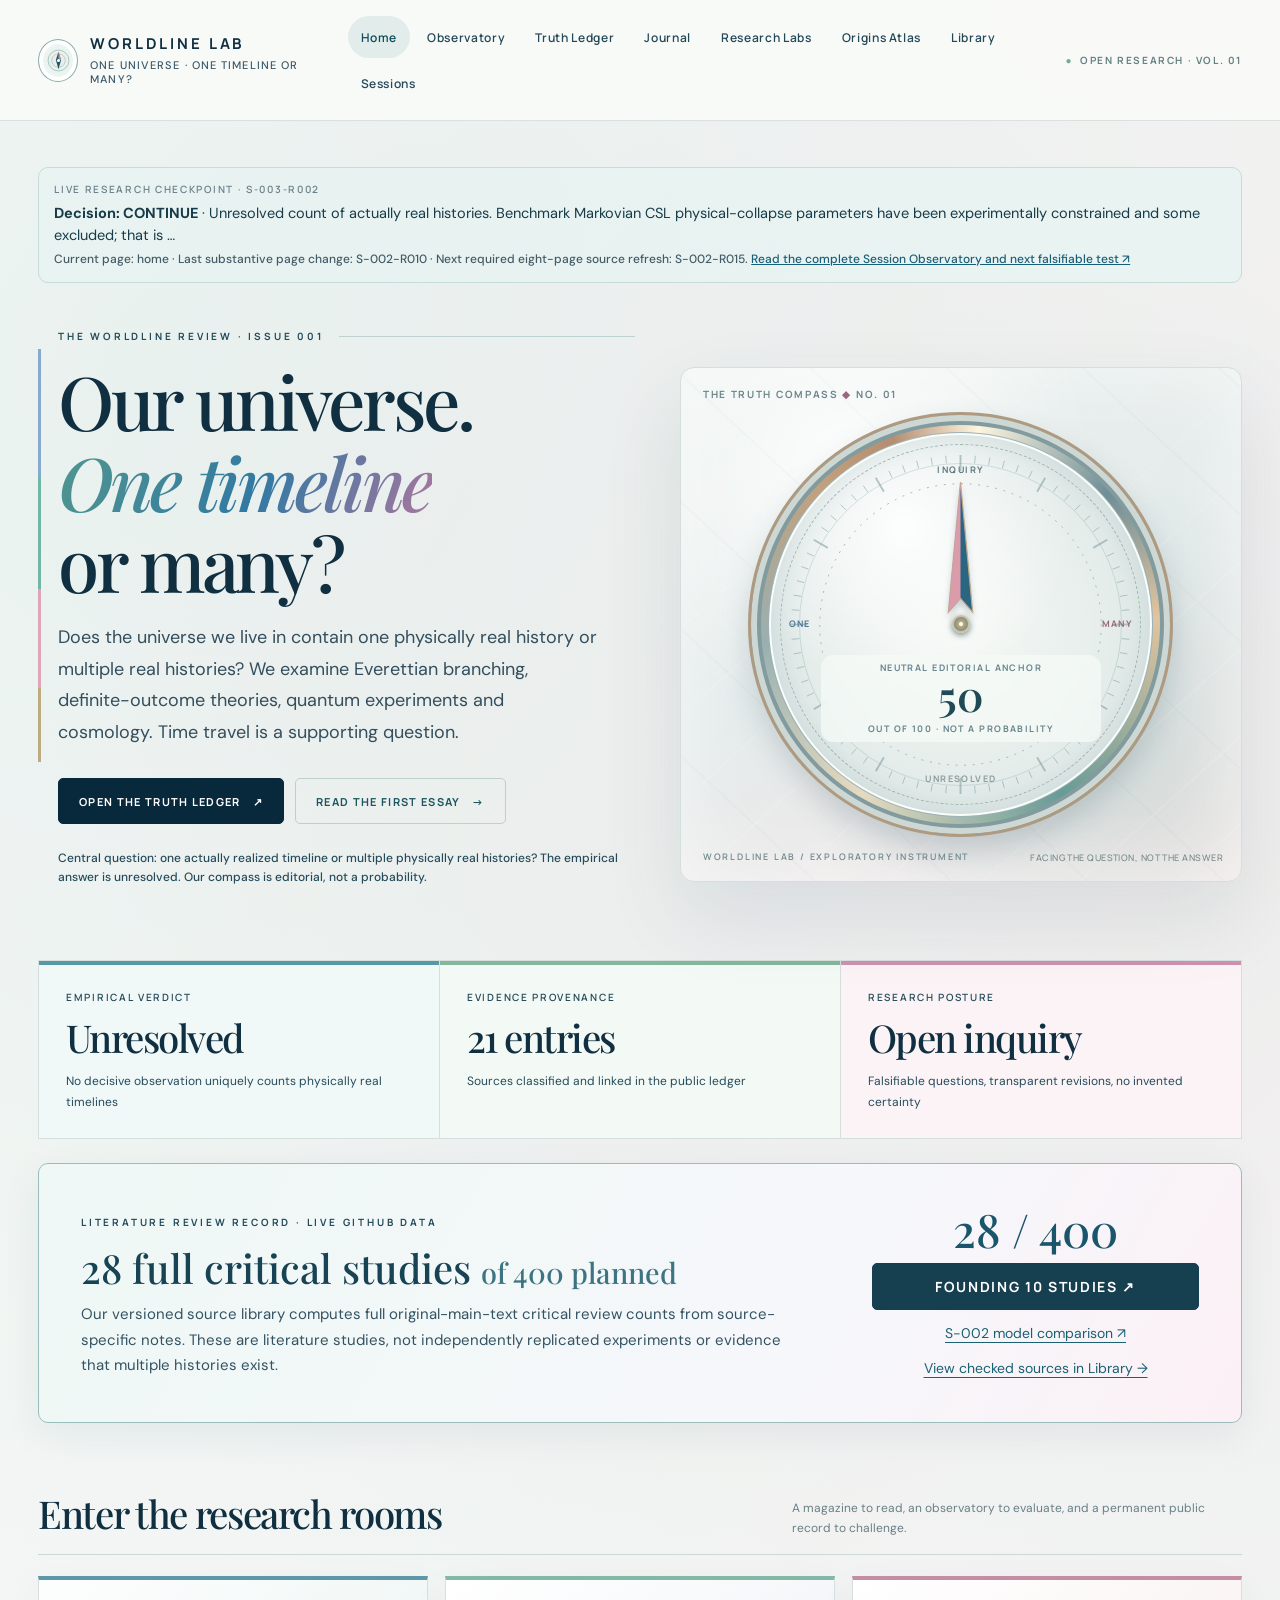
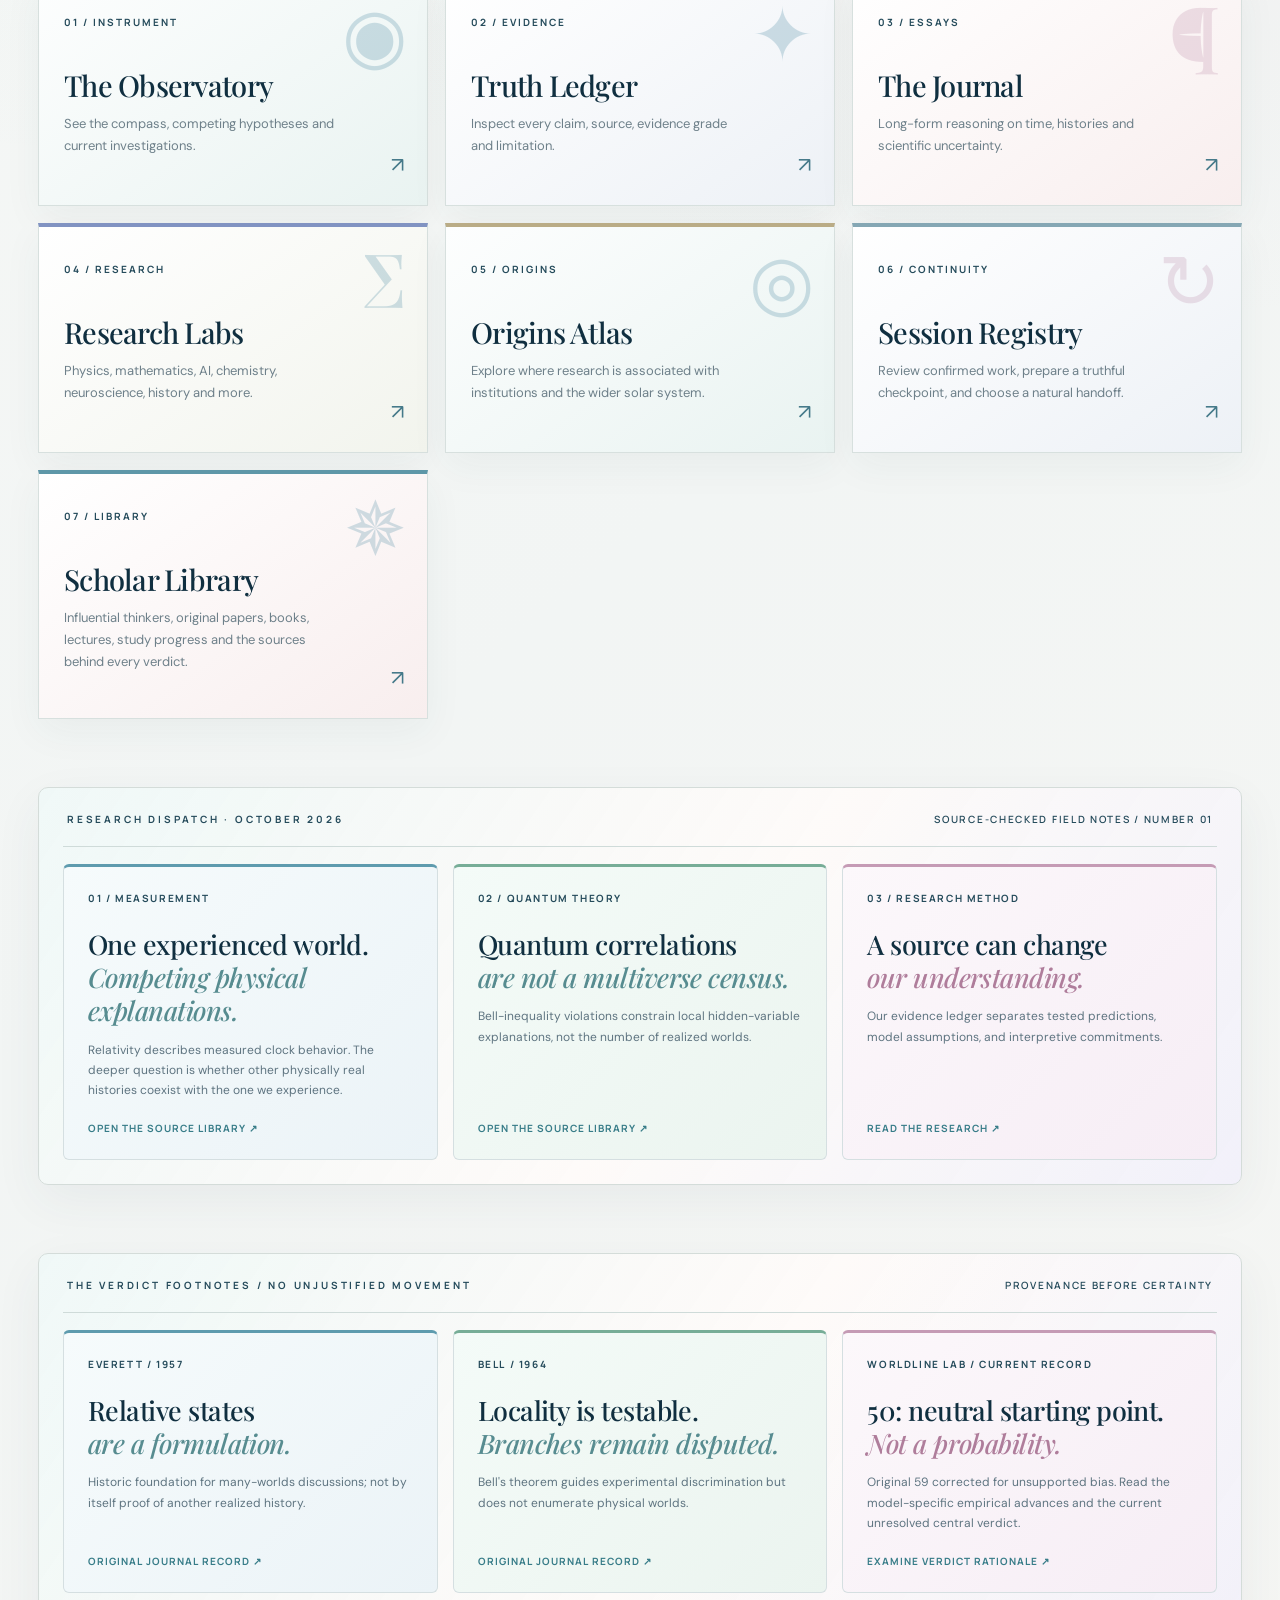
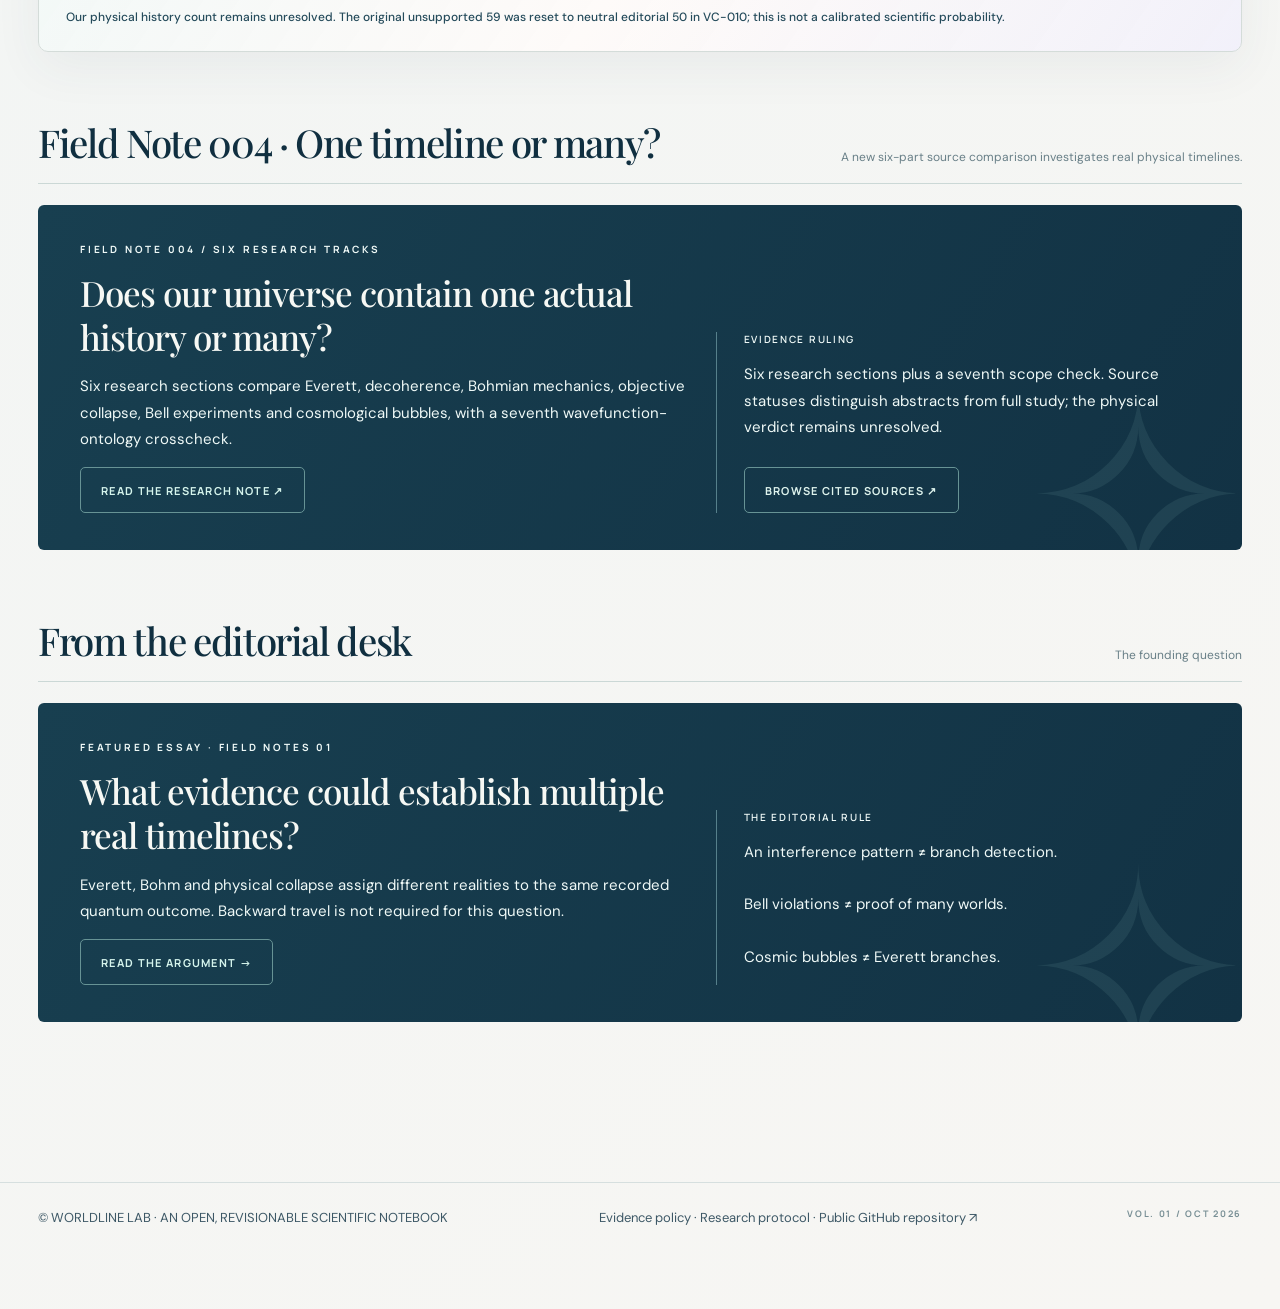
==== commit 18a7a6d6: "feat(v0.2): place accessible provenance region on Truth Ledger" ====
--- a/index.html
+++ b/index.html
@@ -69,6 +69,7 @@
 <div class="page-head"><div class="kicker">02 / SOURCE & PROVENANCE</div><h1 class="page-title">The <em>Truth Ledger</em></h1><p class="dek">Each claim has a provenance, an evidence category, an honest limitation, and an explicit effect on our hypothesis compass.</p></div>
 <div class="notice"><span class="micro">THE EVIDENCE GATE</span><br>Scientific findings must update specific model claims whenever measurements constrain them. The central one-versus-many-history dial changes only when evidence distinguishes those physical ontologies. The 59-to-50 baseline repair is not an experiment.</div>
 <section id="verdict-monitor" class="verdict-monitor" aria-live="polite"><div class="empty">Loading the evidence and verdict audit…</div></section>
+<section id="truth-engine-view" class="truth-engine-view" aria-label="Truth Engine provenance and scientific review requirements"><div class="empty">Loading the versioned Truth Engine review record…</div></section>
 <section id="csl-exclusion-view" class="wl-csl-view" aria-label="Experiment-based CSL parameter comparison"><div class="empty">Loading original experimental collapse-parameter comparison…</div></section>
 <div class="controls"><button class="control active" data-filter="All" type="button">All evidence</button><button class="control" data-filter="Experiment" type="button">Experiments</button><button class="control" data-filter="Theoretical model" type="button">Models</button><button class="control" data-filter="Interpretation" type="button">Interpretations</button><button class="control" data-filter="Thought experiment" type="button">Thought experiments</button><input type="search" id="ledger-search" class="search-input" placeholder="Search claims, sources and fields" aria-label="Search the evidence ledger"></div>
 <div id="ledger-list" class="ledger-list"><div class="empty">Loading evidence records…</div></div>
--- a/assets/wcag-contrast.css
+++ b/assets/wcag-contrast.css
@@ -1,27 +1,61 @@
-/* S-002-R012 automated WCAG 2.x AA contrast repair.
-   Deep navy on the site's pale paper/card backgrounds; soft white in intentional
-   ink-blue editorial panels. Fonts, spacing, art and surface palette are preserved.
-   This stylesheet loads last to override historical inherited low-contrast accents. */
-body .page.active,
-body .page.active *{color:#163b4b!important}
-/* Explicitly intentional ink-blue regions must retain high-contrast light text. */
-body .page.active :is(.featured,.lab-hero,.room-cover,.session-hero,.library-hero,.verdict-monitor,.cross-lab-card),
-body .page.active :is(.featured,.lab-hero,.room-cover,.session-hero,.library-hero,.verdict-monitor,.cross-lab-card) *{
-  color:#f3faf8!important
+/* WCAG A/AA stable-state contrast fixes. CSS keeps the original illustrated surfaces,
+   layout, headings and pale/gold/mint accents; only previously low-contrast small text
+   on white/pastel panels is darkened. R012 audit runs with reduced motion and waits
+   for route animations so transient opacity is not mistaken for a contrast failure. */
+body .page.active :is(
+ .micro,.kicker,.caption,.soft,.status-tag,.detail,.source-note,.source-id,
+ .source-type,.source-date,.tile-index,.dispatch-no,.pill,.lab-source-meta,
+ .lab-source-status,.lab-source-role,.lab-search-label,.program-stat small,
+ .metric span,.session-stage,.session-mini,.session-form-label,
+ .session-chip,.session-fact span,.session-help,.session-packet,
+ .library-field small,.research-status,.library-note,.library-verdict-number span,
+ .sc-stages span,.sc-gate p,.sc-meter span,.sc-meter-note,
+ .sc-commit small,.sc-commit span,.sc-commit p,.sc-stream-label,
+ .sc-stream-badge,.sc-stream p,.sc-open,.instrument-caution small
+){color:#254b5b!important}
+/* Source-specific small explanatory text in paper-colored cards. */
+body .page.active :is(
+ .stat-card .detail,.evidence-meta .date,.evidence-meta .id,
+ .lab-source p,.lab-source-n,.library-work .relevance,
+ .library-work .authors,.library-work .source-id,
+ .library-work .library-note,.library-scholar p,
+ .sc-meter-text p,.session-fact span,.session-history-card .session-date,
+ .session-history-details summary,.session-frame p,
+ .program-stat small,.stage-index,.lab-guidance,.slide-disclaimer,
+ .future-experiments p,.room-sources>p,.stage-gate
+){color:#254b5b!important}
+body .page.active .wl-model-movements p,
+body .page.active .wl-model-movements small,
+body .page.active .wl-model-movements .micro,
+body .page.active .wl-movement p{color:#254b5b!important}
+/* Preserve clear pale text on ink-blue editorial hero and verdict rooms. */
+body .page.active :is(.featured,.lab-hero,.room-cover,.session-hero,.library-hero,.verdict-monitor,.cross-lab-card)
+ :is(.micro,.kicker,.caption,.soft,.detail,small,span,p,.lab-source-meta,.source-id){
+ color:#eff9f7!important
 }
-/* Selected navigation pills and primary buttons use a dark background. */
-body .page.active :is(.btn.primary,.control.active,.lab-rooms-switcher a.chosen,.session-actions .primary,.room-deck-controls button.active),
-body .page.active :is(.btn.primary,.control.active,.lab-rooms-switcher a.chosen,.session-actions .primary,.room-deck-controls button.active) *{
-  color:#fff!important
+/* If a light evidence inset is inside a dark verdict panel, switch back to ink. */
+body .page.active .verdict-monitor :is(.wl-model-movements,.wl-csl-view,.wl-movement,.panel,.notice) *,
+body .page.active .verdict-monitor :is(.wl-model-movements,.wl-csl-view,.wl-movement,.panel,.notice){
+ color:#254b5b!important
 }
-/* Child white or pale panels within dark sections need the normal ink foreground. */
-body .page.active :is(.verdict-monitor,.lab-hero,.library-hero,.cross-lab-card) :is(.notice,.panel,.lab-guidance,.library-work,.lab-source,.session-frame,.instrument-caution),
-body .page.active :is(.verdict-monitor,.lab-hero,.library-hero,.cross-lab-card) :is(.notice,.panel,.lab-guidance,.library-work,.lab-source,.session-frame,.instrument-caution) *{
-  color:#163b4b!important
+/* Selected tabs are navy, unlike normal pale navigation. */
+body .page.active :is(.lab-rooms-switcher a.chosen,.control.active,.btn.primary),
+body .page.active :is(.lab-rooms-switcher a.chosen,.control.active,.btn.primary) *{
+ color:#fff!important
 }
-body .page.active :is(input,select,textarea,button):not(.primary):not(.active),
-body .page.active :is(input,select,textarea,button):not(.primary):not(.active) *{
- color:#163b4b!important
+body .page.active .session-chip.rose{color:#793e58!important}
+body .page.active .session-chip.navy{color:#29475f!important}
+#sc-packet:focus-visible,.session-packet:focus-visible{
+ outline:3px solid #0c687c;outline-offset:3px
 }
-body .page.active :is(input,textarea)::placeholder{color:#3b5764!important;opacity:1}
-#sc-packet:focus-visible,.session-packet:focus-visible{outline:3px solid #0c687c;outline-offset:3px}
+
+/* Last two measured residual contrasts: 1.01:1 status chip and 4.23:1 lab link. */
+body .page.active #sc-state{color:#214955!important}
+body .page.active .future-experiments > a[href$="#library"]{color:#205468!important}
+
+/* Expanded v0.25 9×3 axe audit: presentation slides' small metadata on light
+   surfaces previously missed by the three-lab reading/instrument sample.
+   Measured baseline: .slide-number 2.87:1, .slide-inquiry p 4.37:1;
+   both require at least 4.5:1 at their existing font sizes. */
+.page.active .room-slide .slide-number{color:#315d67 !important}
+.page.active .room-slide .slide-inquiry p{color:#385b66 !important}
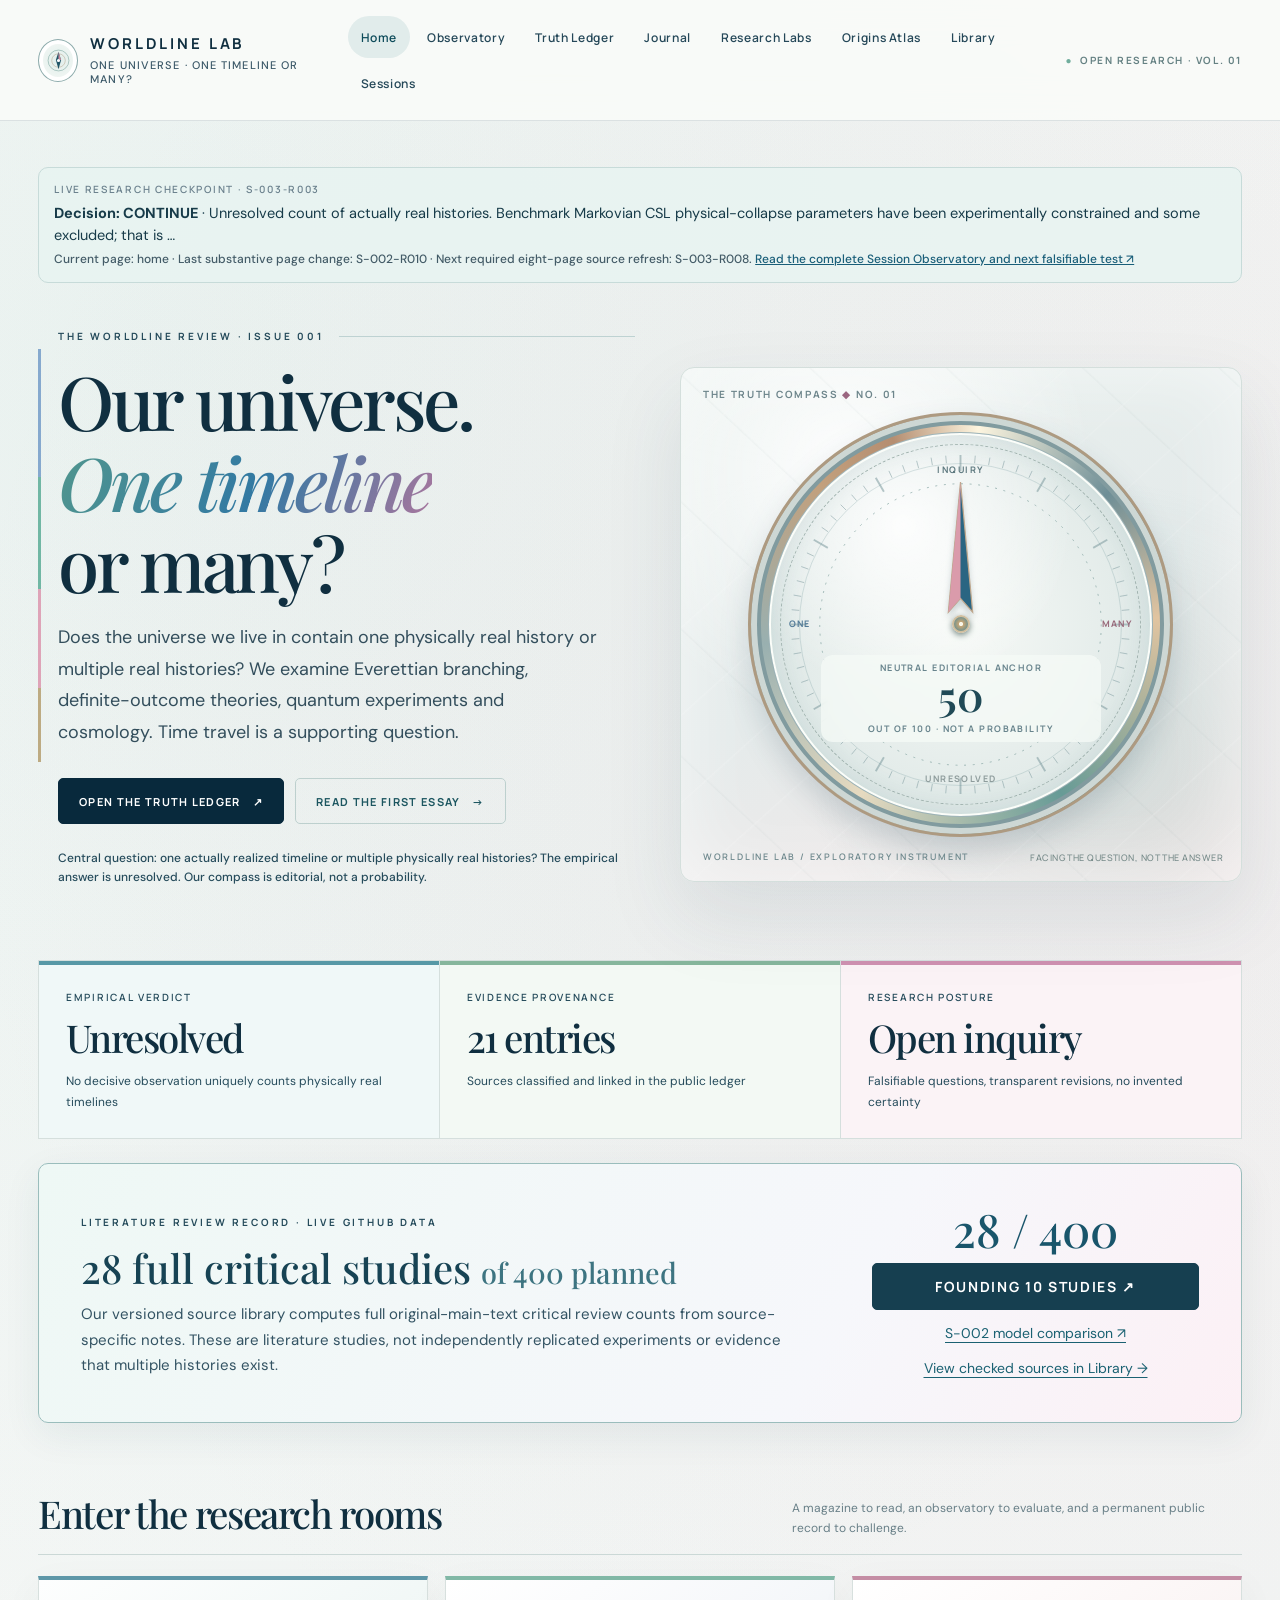
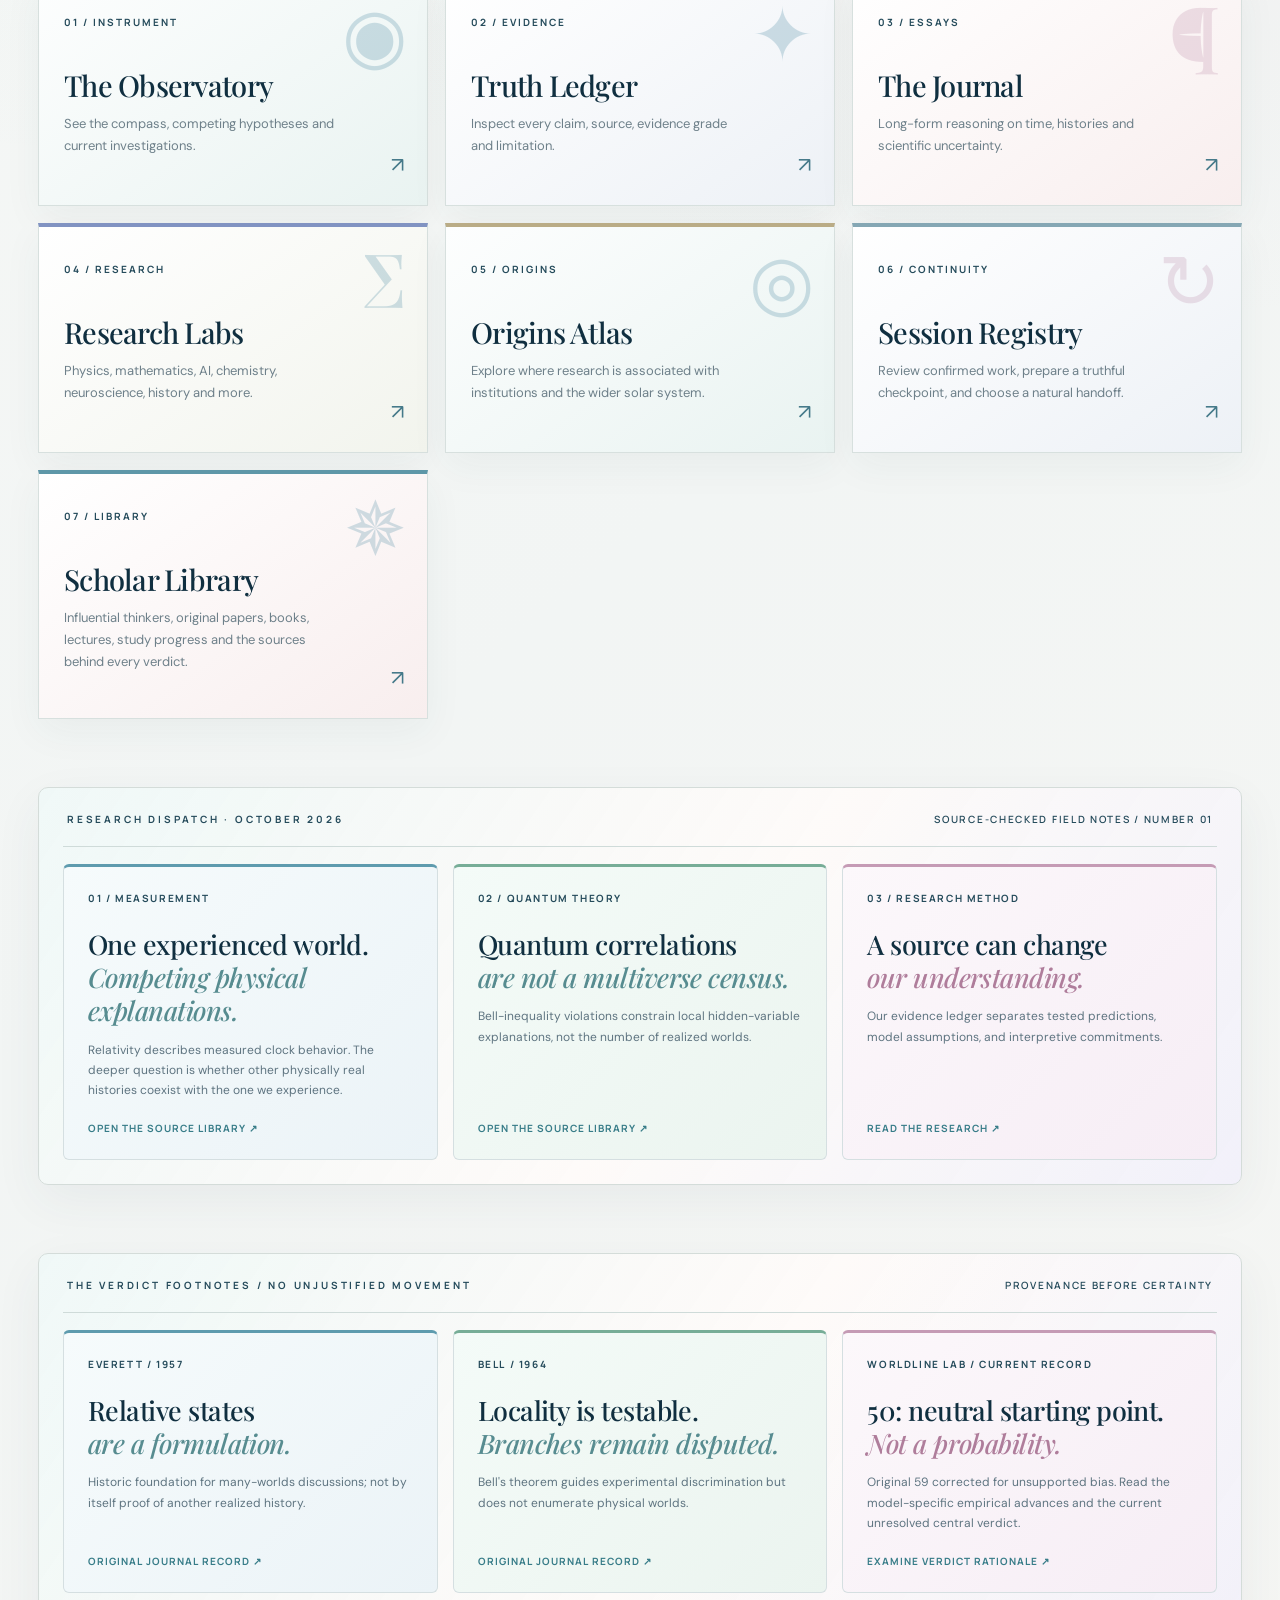
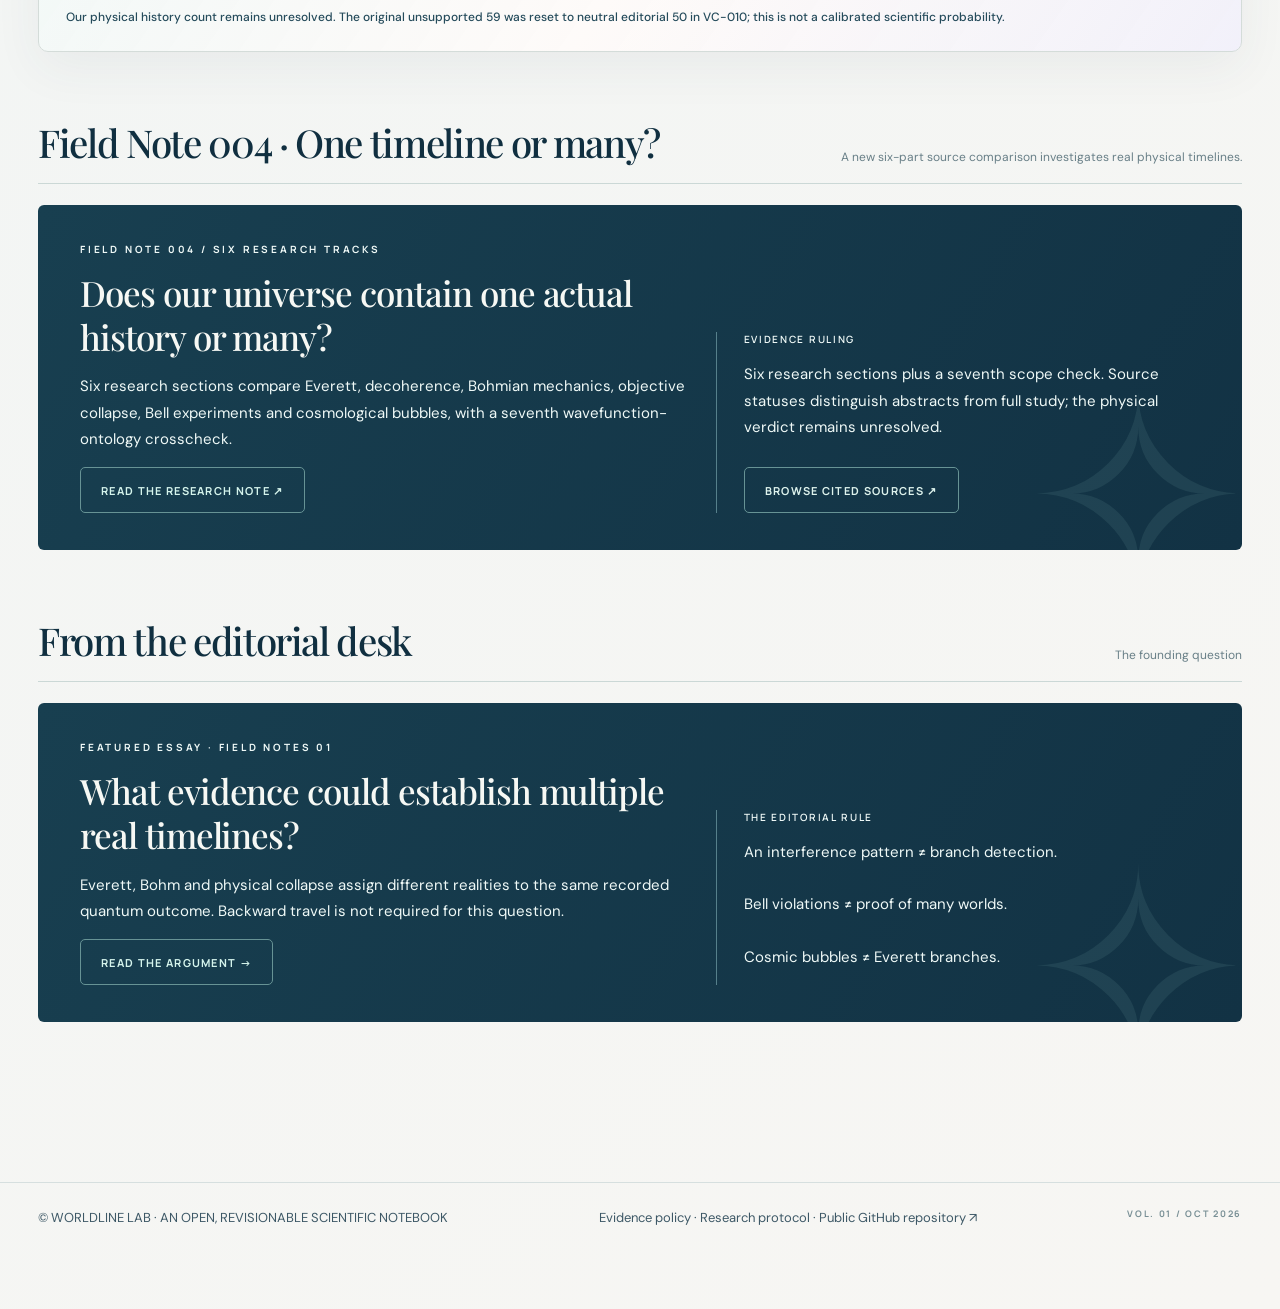
==== commit 0811fb95: "feat(hammer): mount research forge in Observatory and load local pure model engine" ====
--- a/index.html
+++ b/index.html
@@ -62,6 +62,7 @@
 <div class="notice warning">The earlier 59/100 inherited an unjustified nine-point tilt. VC-010 has reset the editorial anchor to neutral 50, which is not 50% scientific odds. Exact model-specific experimental advances appear in the Truth Ledger.</div>
 <div class="metric-row"><div class="metric"><span>Experimental discrimination</span><strong>Not yet</strong></div><div class="metric"><span>Independent proofs of branches</span><strong>None</strong></div></div></div>
 <div class="panel"><div class="micro">Competing explanations</div><h2>Three competing accounts of quantum outcomes</h2><div class="steps"><div class="step"><div class="step-n">Ⅰ</div><div><h3>Bohmian definite outcomes</h3><p>One actual particle configuration follows a quantum guidance law.</p></div></div><div class="step"><div class="step-n">Ⅱ</div><div><h3>Everettian quantum branches</h3><p>One universal quantum state can contain many effectively autonomous relative-state worlds.</p></div></div><div class="step"><div class="step-n">Ⅲ</div><div><h3>Objective-collapse dynamics</h3><p>New stochastic laws could select one outcome and make experimentally testable predictions.</p></div></div></div></div></div>
+<section id="hammer-forge" class="hammer-forge" aria-label="HAMMER adversarial science research forge"><div class="empty">Loading HAMMER experimental design workbench…</div></section>
 <section id="question-gates-view" class="question-gates-view" aria-label="Top operational research tests directly linked to one history or many"></section>
 <div class="section-heading"><h2>Active research program</h2><p>Completion means verified evidence and usable models, not hours spent or the number of documents written.</p></div><div id="milestone-list" class="steps"><div class="empty">Loading the roadmap…</div></div>
 </section>
@@ -99,6 +100,8 @@
 <section class="page" id="page-sessions" data-page="sessions"><div class="empty">Loading the live Session Observatory…</div></section>
 </main>
 <footer class="shell bottom-note"><div>© WORLDLINE LAB · AN OPEN, REVISIONABLE SCIENTIFIC NOTEBOOK</div><div><a href="#ledger">Evidence policy</a> · <a href="RESEARCH_PROTOCOL.md" target="_blank">Research protocol</a> · <a href="https://github.com/nikahanghojjati-oss/worldline-lab" target="_blank" rel="noopener">Public GitHub repository ↗</a></div><div class="print-label">VOL. 01 / OCT 2026</div></footer>
+<script defer src="assets/hammer-core.js"></script>
+<script defer src="assets/hammer-ui.js"></script>
 <script defer src="assets/site.js"></script>
 <script defer src="assets/lab-experience.js"></script>
 <script defer src="assets/session-control.js"></script>
--- a/assets/readability.css
+++ b/assets/readability.css
@@ -82,3 +82,17 @@
 .question-gate-item h3{color:#183d4c;font-size:1.08rem;line-height:1.32;margin:.35rem 0}
 .question-gate-item p{line-height:1.54;font-size:.9rem;margin:.3rem 0}
 @media(max-width:540px){.research-round-banner{font-size:.83rem}.question-gates-view{padding:.7rem}}
+
+/* v0.2: Read-only, provenance-first human science review status. */
+.truth-engine-view{margin:22px 0 28px;padding:clamp(20px,3.5vw,36px);border:1px solid #a9c8c8;border-left:4px solid #245c69;border-radius:8px;background:#f6faf9;color:#203f4d}
+.truth-engine-view h3{font:500 clamp(24px,3vw,31px)/1.2 var(--serif);margin:9px 0 14px;color:#183b4b}
+.truth-engine-view p{font-size:14px;line-height:1.75;color:#2d4d59;margin:11px 0}
+.truth-engine-view .kicker{color:#245966}
+.truth-engine-status{display:flex;gap:10px;flex-wrap:wrap;margin:18px 0}
+.truth-engine-status>strong,.truth-engine-status>span{padding:9px 12px;background:white;border:1px solid #bfd5d4;border-radius:5px;color:#234858;font-size:13px;line-height:1.5}
+.truth-engine-records{padding-left:24px;margin:16px 0}
+.truth-engine-records li{padding:11px 0;border-bottom:1px solid #c5d7d5;color:#244653;font-size:14px}
+.truth-engine-view a{color:#175468;text-decoration:underline;text-underline-offset:3px;font-weight:600}
+.truth-engine-empty{padding:15px 18px;border:1px solid #c6d8d5;border-radius:5px;background:white}
+.truth-engine-warning{color:#7b2835!important;background:#fff0f0;border:1px solid #ad5e6b;border-radius:5px;padding:12px 16px}
+.truth-engine-links{border-top:1px solid #c3d5d2;margin-top:20px!important;padding-top:15px}
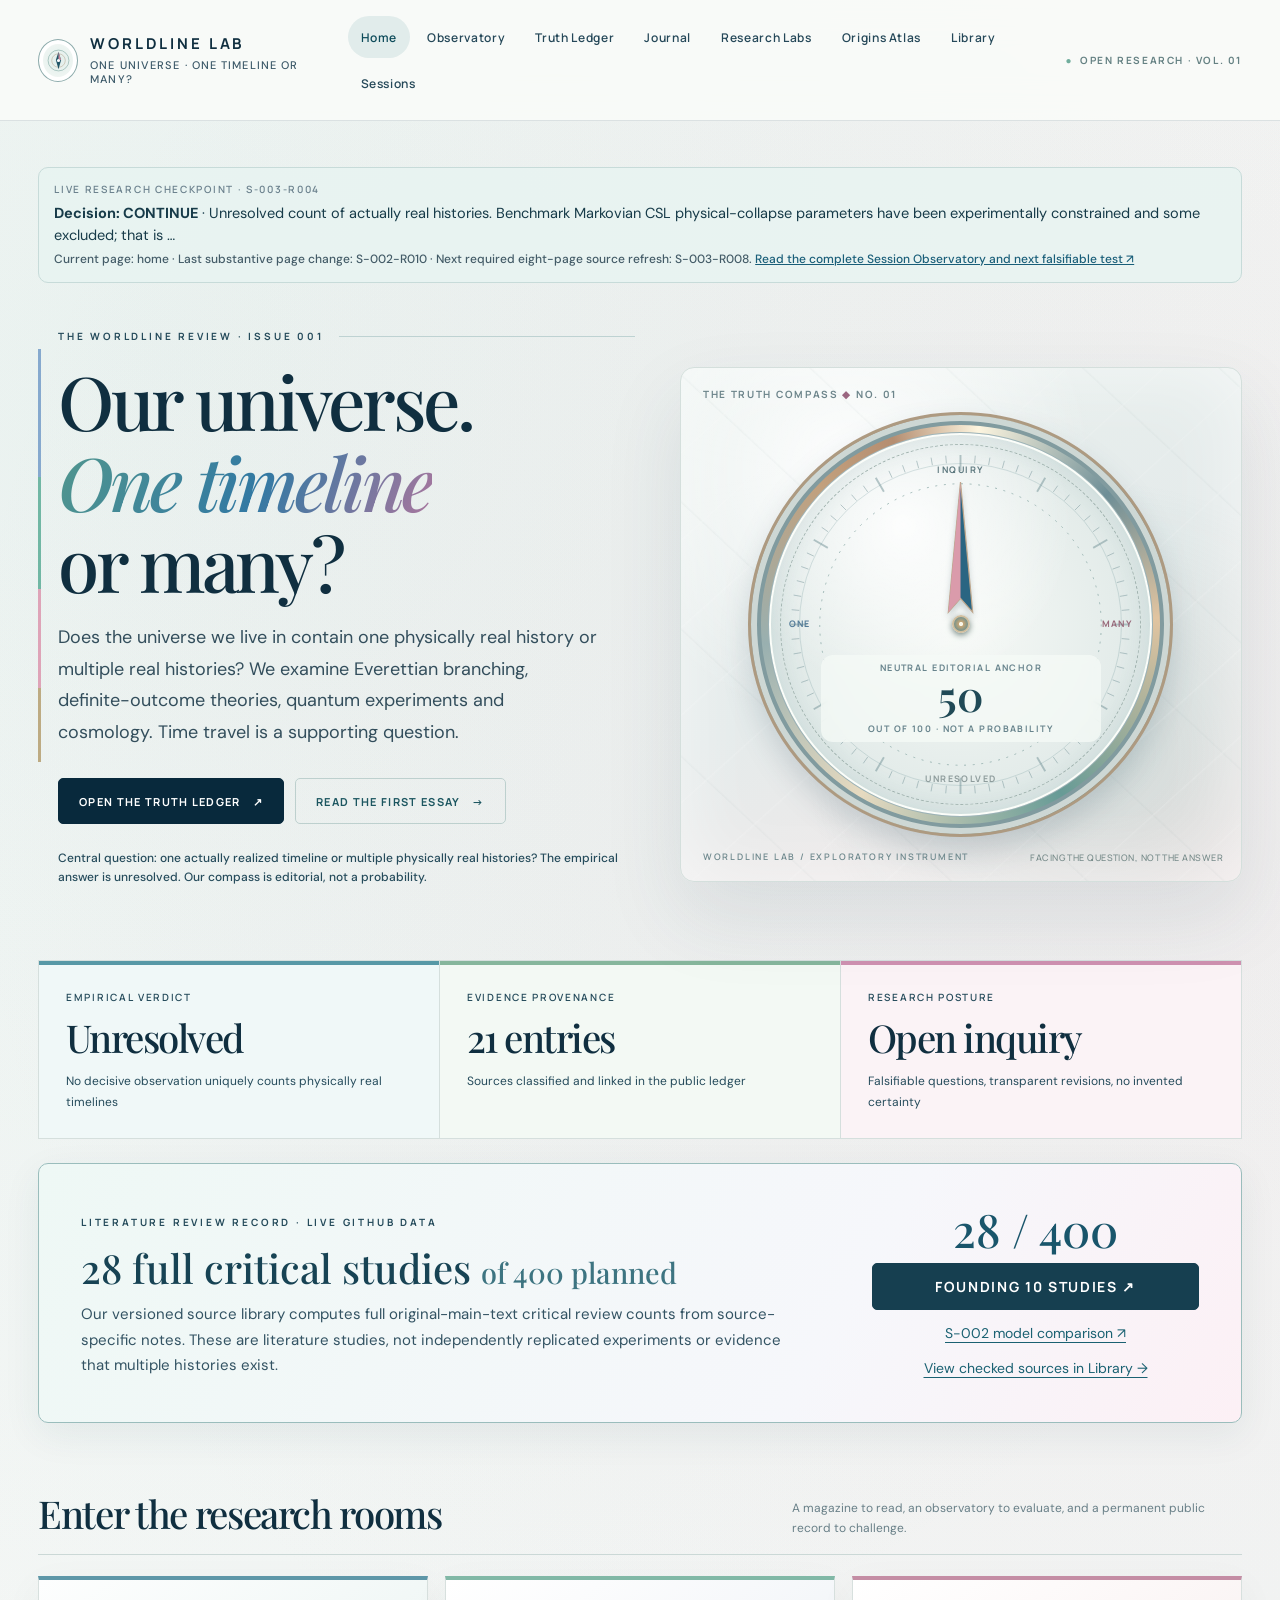
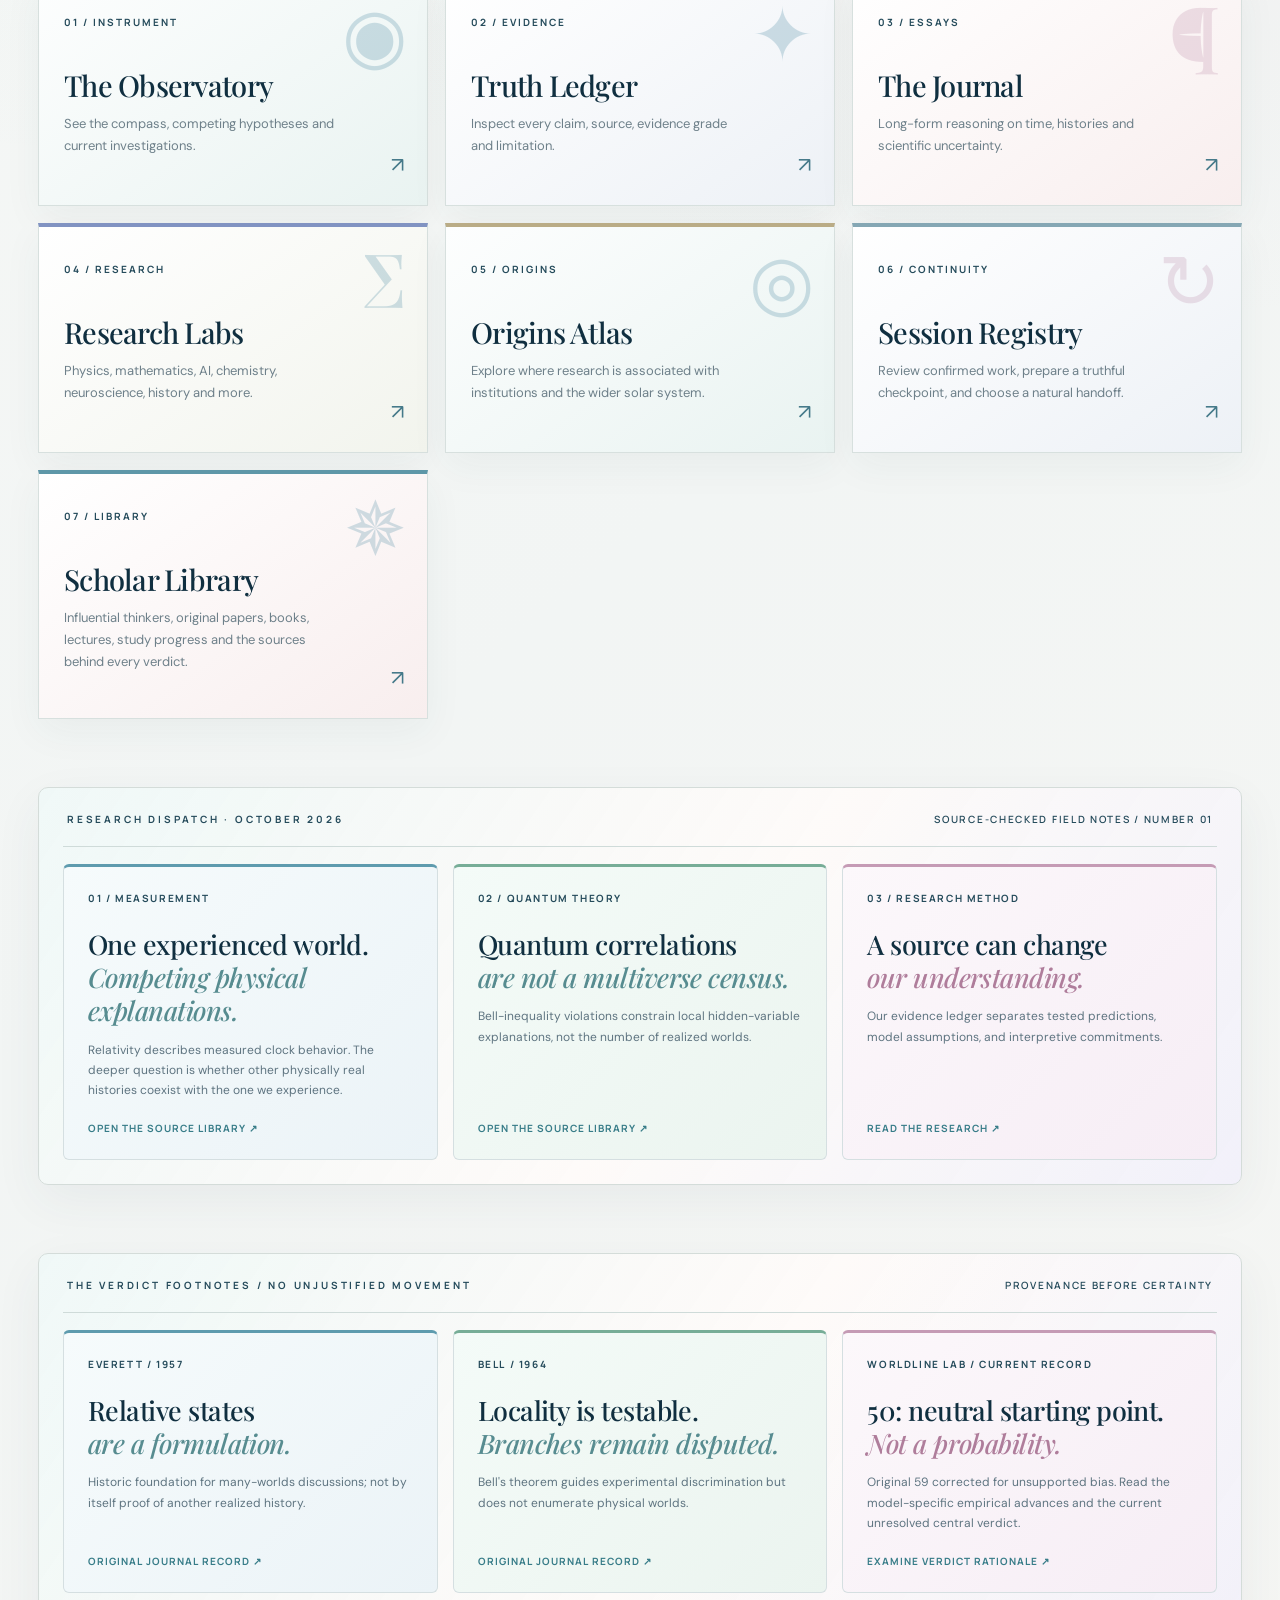
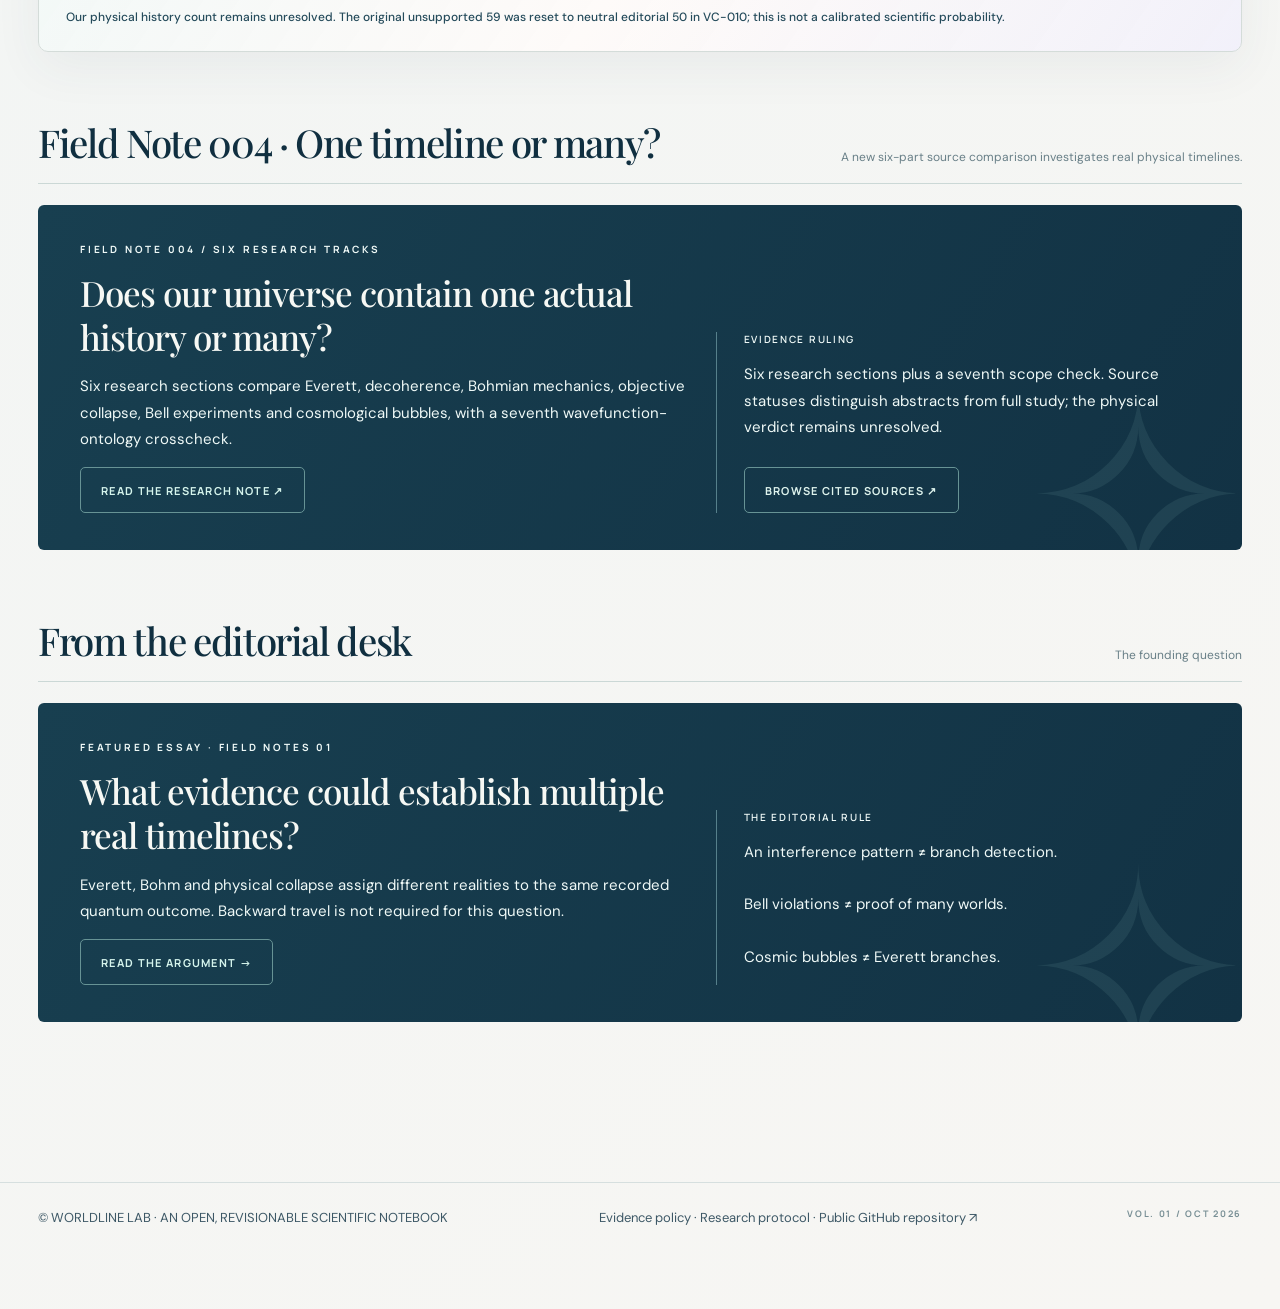
==== commit 7028241e: "feat(hammer): wire recursive model-composition core before Observatory workbench" ====
--- a/index.html
+++ b/index.html
@@ -101,6 +101,7 @@
 </main>
 <footer class="shell bottom-note"><div>© WORLDLINE LAB · AN OPEN, REVISIONABLE SCIENTIFIC NOTEBOOK</div><div><a href="#ledger">Evidence policy</a> · <a href="RESEARCH_PROTOCOL.md" target="_blank">Research protocol</a> · <a href="https://github.com/nikahanghojjati-oss/worldline-lab" target="_blank" rel="noopener">Public GitHub repository ↗</a></div><div class="print-label">VOL. 01 / OCT 2026</div></footer>
 <script defer src="assets/hammer-core.js"></script>
+<script defer src="assets/hammer-discovery.js"></script>
 <script defer src="assets/hammer-ui.js"></script>
 <script defer src="assets/site.js"></script>
 <script defer src="assets/lab-experience.js"></script>
--- a/assets/readability.css
+++ b/assets/readability.css
@@ -96,3 +96,27 @@
 .truth-engine-empty{padding:15px 18px;border:1px solid #c6d8d5;border-radius:5px;background:white}
 .truth-engine-warning{color:#7b2835!important;background:#fff0f0;border:1px solid #ad5e6b;border-radius:5px;padding:12px 16px}
 .truth-engine-links{border-top:1px solid #c3d5d2;margin-top:20px!important;padding-top:15px}
+
+/* HAMMER v0.1 · science first, ink on light cards, accessible native controls */
+.hammer-forge{margin:28px 0 34px;padding:clamp(21px,3vw,38px);background:#edf5f2;border:1px solid #bdd5d0;border-left:5px solid #235d69;border-radius:10px}
+.hammer-intro h2{font:500 clamp(27px,4vw,40px)/1.18 var(--serif);margin:12px 0;color:#153c49}
+.hammer-forge p,.hammer-forge li{font-size:14px;line-height:1.7;color:#2f4f59}
+.hammer-forge .kicker,.hammer-forge .micro{color:#254e60}
+.hammer-forge label{font-size:14px;font-weight:700;color:#1b4655;display:block;margin-bottom:6px}
+.hammer-forge select{width:100%;max-width:100%;font:500 15px/1.4 var(--sans);padding:12px 14px;color:#193a48;background:#fff;border:1px solid #91b0b5;border-radius:5px}
+.hammer-controls{margin:22px 0}
+.hammer-summary{background:#fff;padding:21px;border:1px solid #cbdcda;border-radius:7px}
+.hammer-summary h3{font:500 24px/1.35 var(--serif);margin:8px 0 14px;color:#1d4656}
+.hammer-metrics{display:grid;grid-template-columns:repeat(3,minmax(0,1fr));gap:10px;margin:16px 0}
+.hammer-metrics>div{background:#f0f6f4;border:1px solid #d4e5df;border-radius:6px;padding:15px}
+.hammer-metrics strong{display:block;font:600 clamp(16px,2.1vw,23px) var(--sans);color:#174856;overflow-wrap:anywhere}
+.hammer-metrics span{display:block;font:600 12px/1.4 var(--sans);color:#345665;margin-top:7px}
+.hammer-scenarios{display:grid;grid-template-columns:repeat(2,minmax(0,1fr));gap:15px;margin:18px 0}
+.hammer-scenario-result{background:#174859;color:#f8fffd;padding:17px;border-radius:5px;line-height:1.6;font-size:14px}
+.hammer-attack{border-left:3px solid #9e5364;padding:12px 18px;margin:16px 0;background:#fff8f6}
+.hammer-attack strong{color:#743449}
+.hammer-forge details{border-top:1px solid #afc7c7;padding:14px 2px}
+.hammer-forge summary{font-size:14px;font-weight:700;color:#215565;cursor:pointer}
+.hammer-forge a{color:#15536a;text-decoration:underline;text-underline-offset:3px;font-weight:650}
+.hammer-boundary{padding:14px 17px;background:#fff9ed;border:1px solid #d4c39f;border-radius:6px}
+@media(max-width:650px){.hammer-metrics{grid-template-columns:1fr}.hammer-scenarios{grid-template-columns:1fr}}
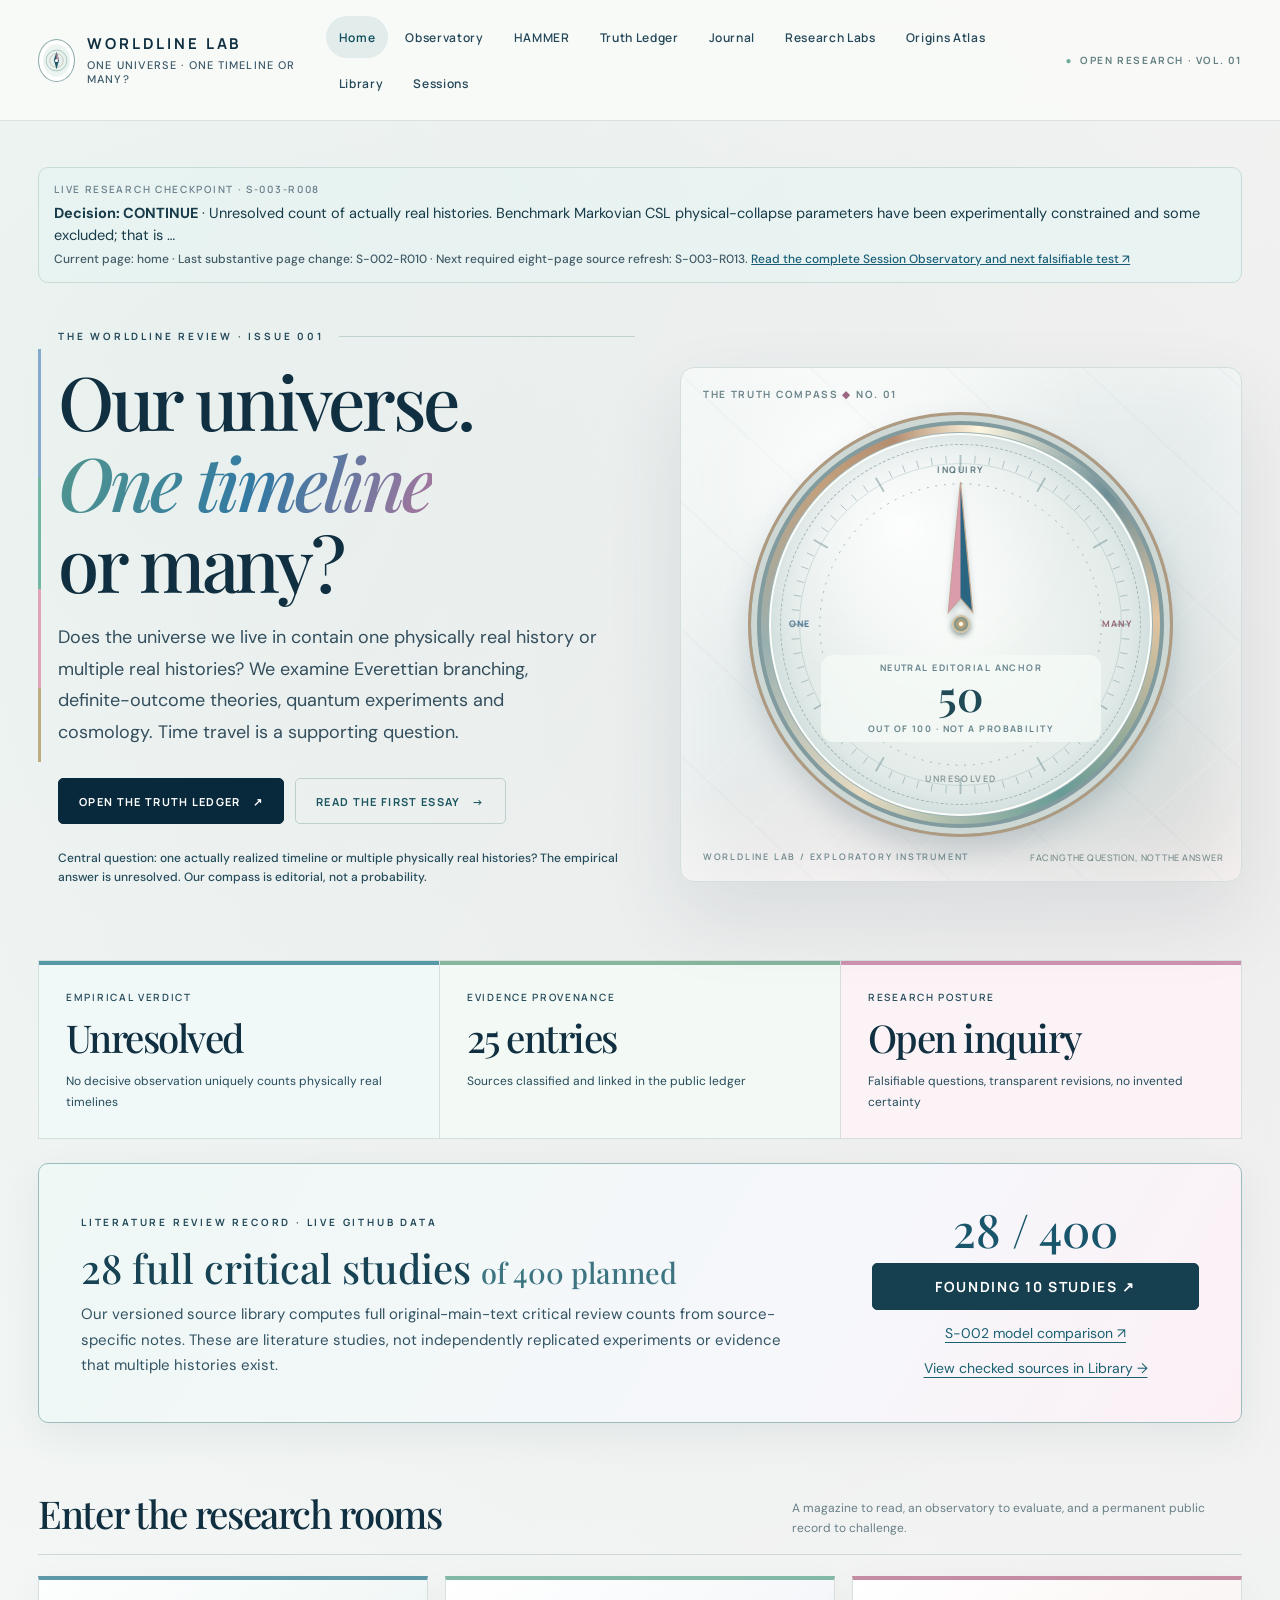
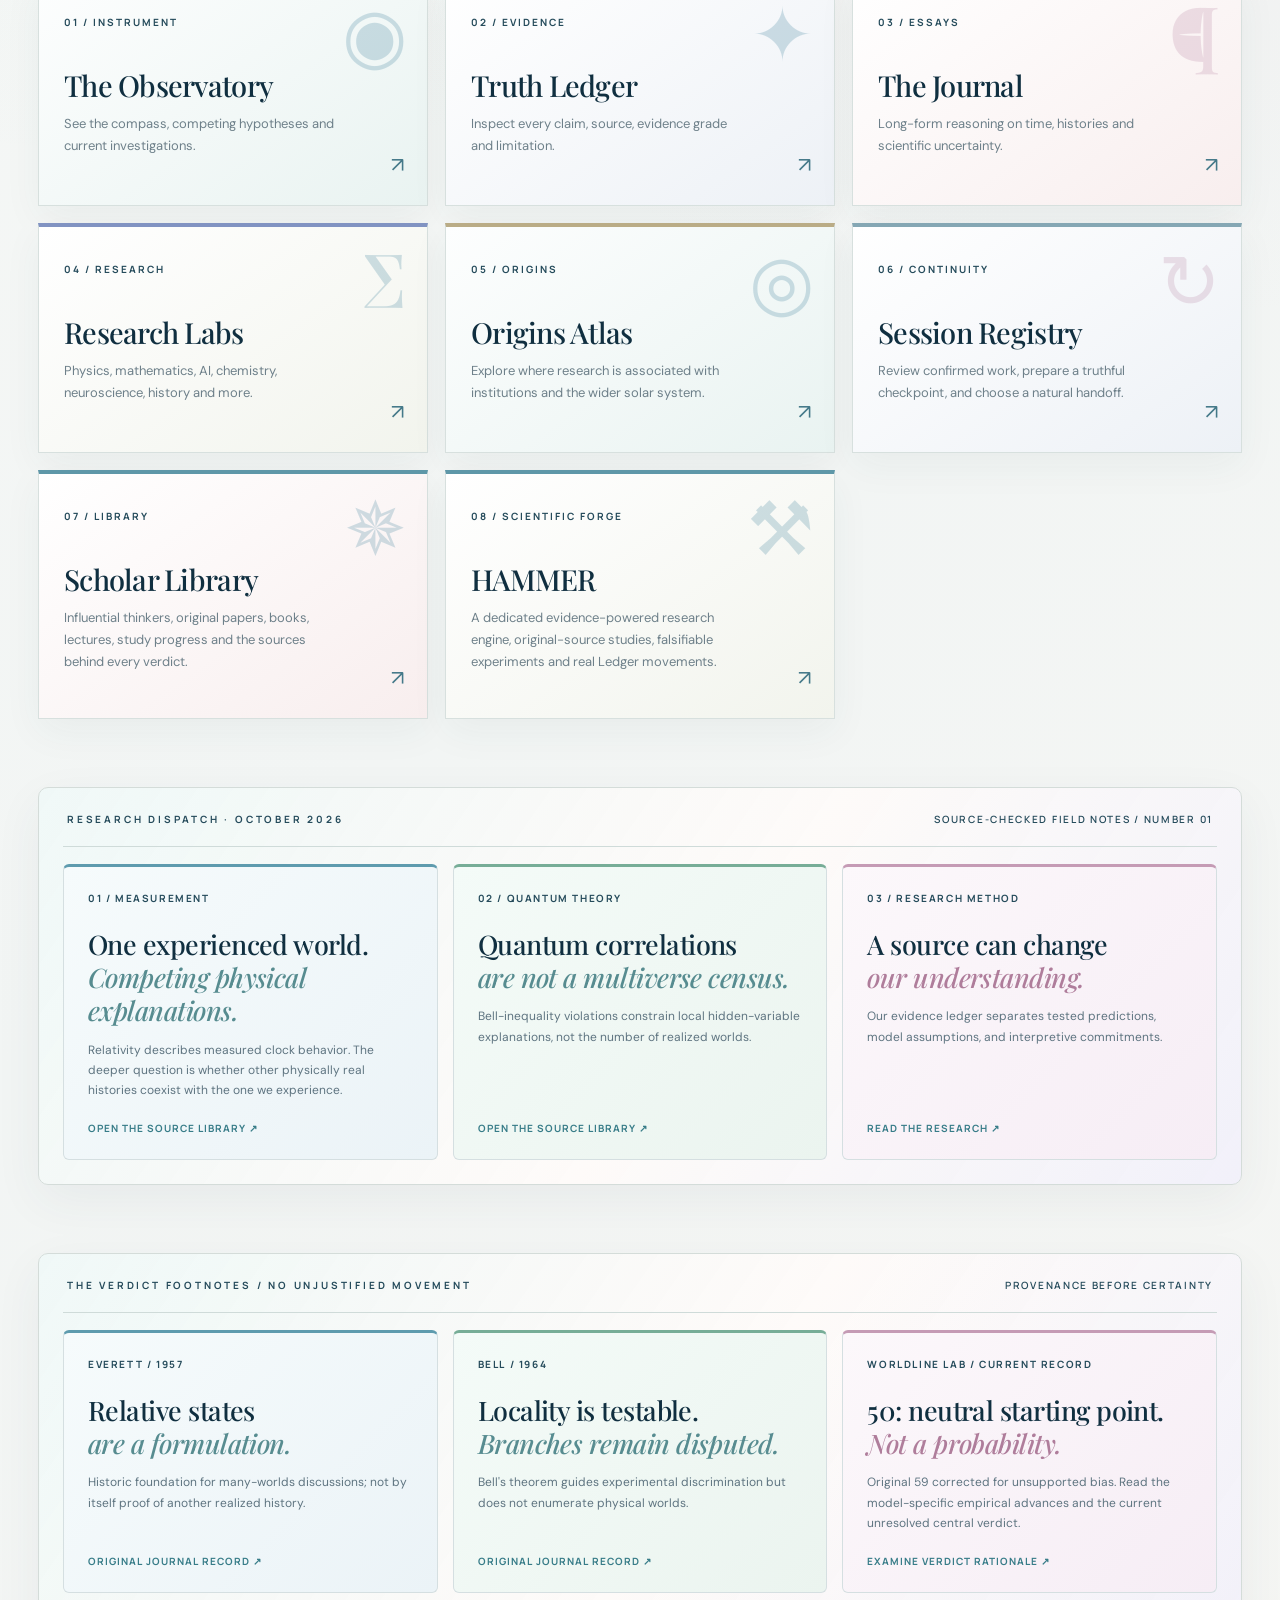
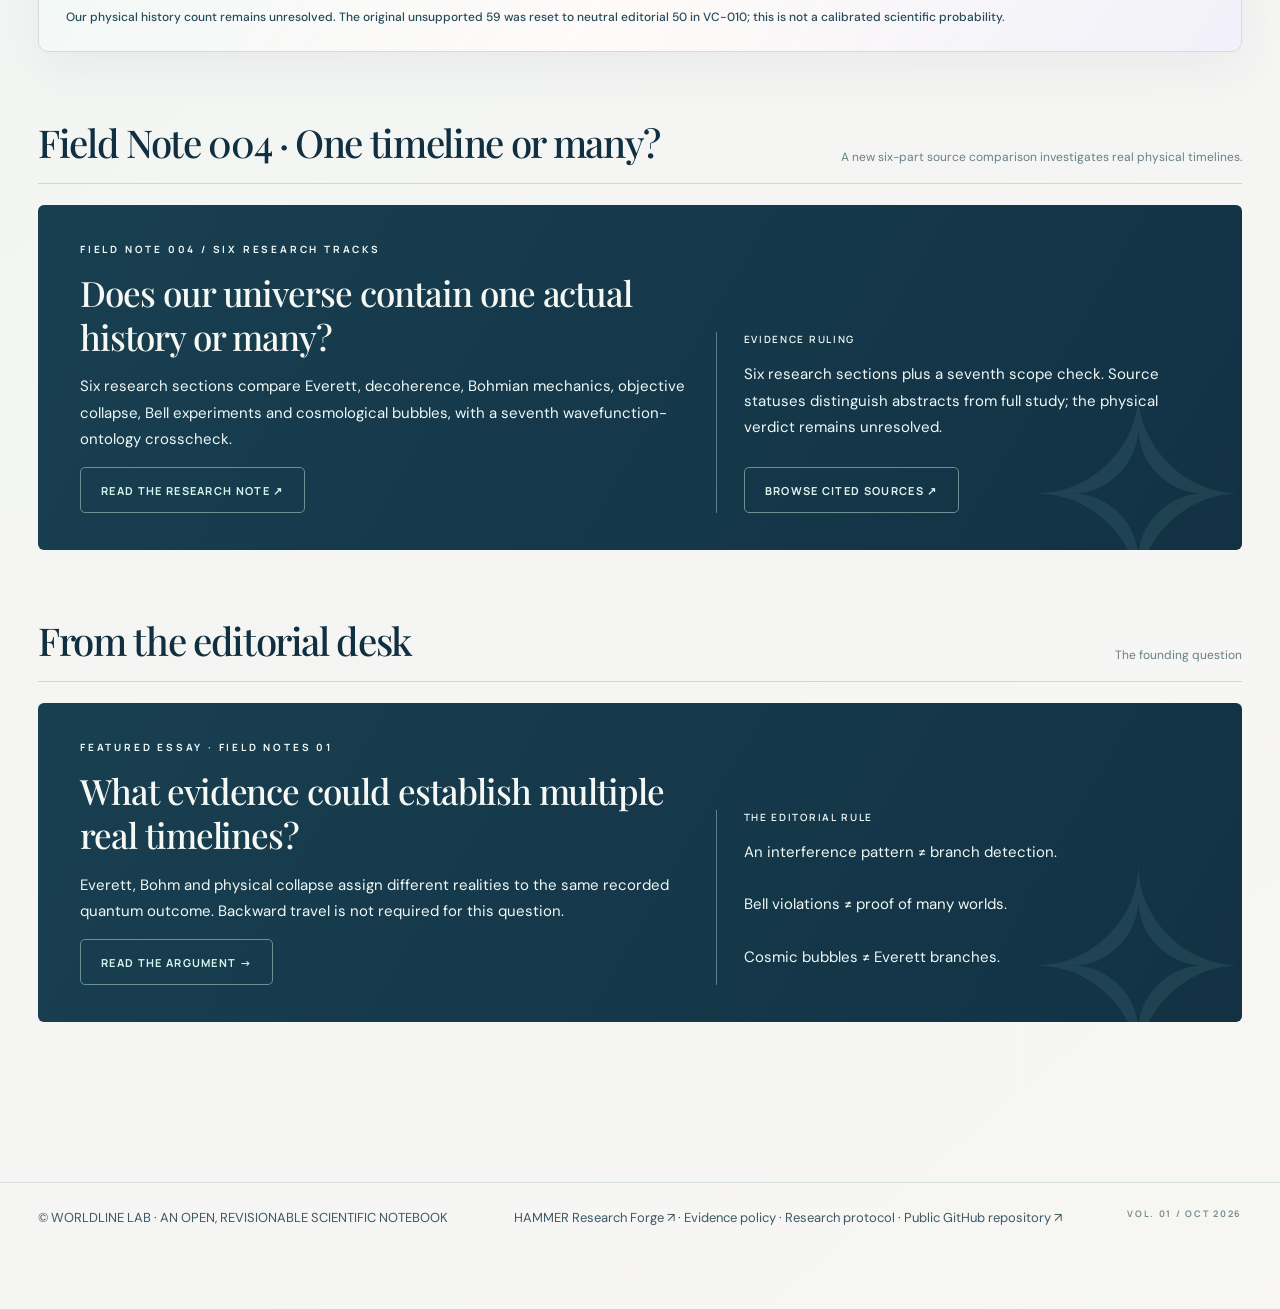
==== commit 3cca7eed: "feat(site): link dedicated HAMMER research page from navigation, home, Observatory and footer" ====
--- a/index.html
+++ b/index.html
@@ -8,7 +8,7 @@
 <a class="skip" href="#main">Skip to content</a>
 <header class="site-header"><div class="header-inner">
 <a class="brand" href="#home" aria-label="Worldline Lab home"><span class="logo" aria-hidden="true"><svg viewBox="0 0 48 48" fill="none"><circle cx="24" cy="24" r="20" stroke="#719e98"/><circle cx="24" cy="24" r="13" stroke="#b8a78e"/><path d="M24 7 29 23 24 41 19 23Z" fill="#215567"/><path d="M24 7 29 23 24 22Z" fill="#ce8b9f"/><circle cx="24" cy="24" r="3" fill="#fff"/></svg></span><span>WORLDLINE LAB<small>ONE UNIVERSE · ONE TIMELINE OR MANY?</small></span></a>
-<nav class="nav" aria-label="Primary navigation"><a href="#home" data-route="home">Home</a><a href="#dashboard" data-route="dashboard">Observatory</a><a href="#ledger" data-route="ledger">Truth Ledger</a><a href="#journal" data-route="journal">Journal</a><a href="#disciplines" data-route="disciplines">Research Labs</a><a href="#atlas" data-route="atlas">Origins Atlas</a><a href="#library" data-route="library">Library</a><a href="#sessions" data-route="sessions">Sessions</a></nav>
+<nav class="nav" aria-label="Primary navigation"><a href="#home" data-route="home">Home</a><a href="#dashboard" data-route="dashboard">Observatory</a><a href="hammer.html">HAMMER</a><a href="#ledger" data-route="ledger">Truth Ledger</a><a href="#journal" data-route="journal">Journal</a><a href="#disciplines" data-route="disciplines">Research Labs</a><a href="#atlas" data-route="atlas">Origins Atlas</a><a href="#library" data-route="library">Library</a><a href="#sessions" data-route="sessions">Sessions</a></nav>
 <span class="edition">OPEN RESEARCH · VOL. 01</span>
 </div></header>
 <main class="shell" id="main">
@@ -39,6 +39,7 @@
 <a href="#atlas" class="tile"><span class="tile-index">05 / ORIGINS</span><span class="tile-symbol">◎</span><h3>Origins Atlas</h3><p>Explore where research is associated with institutions and the wider solar system.</p><span class="arrow">↗</span></a>
 <a href="#sessions" class="tile"><span class="tile-index">06 / CONTINUITY</span><span class="tile-symbol">↻</span><h3>Session Registry</h3><p>Review confirmed work, prepare a truthful checkpoint, and choose a natural handoff.</p><span class="arrow">↗</span></a>
 <a href="#library" class="tile"><span class="tile-index">07 / LIBRARY</span><span class="tile-symbol">✵</span><h3>Scholar Library</h3><p>Influential thinkers, original papers, books, lectures, study progress and the sources behind every verdict.</p><span class="arrow">↗</span></a>
+<a href="hammer.html" class="tile"><span class="tile-index">08 / SCIENTIFIC FORGE</span><span class="tile-symbol">⚒</span><h3>HAMMER</h3><p>A dedicated evidence-powered research engine, original-source studies, falsifiable experiments and real Ledger movements.</p><span class="arrow">↗</span></a>
 </div>
 <div class="research-dispatch" aria-label="Latest research findings">
  <div class="dispatch-head"><span class="kicker">RESEARCH DISPATCH · OCTOBER 2026</span><span class="micro">SOURCE-CHECKED FIELD NOTES / NUMBER 01</span></div>
@@ -62,6 +63,7 @@
 <div class="notice warning">The earlier 59/100 inherited an unjustified nine-point tilt. VC-010 has reset the editorial anchor to neutral 50, which is not 50% scientific odds. Exact model-specific experimental advances appear in the Truth Ledger.</div>
 <div class="metric-row"><div class="metric"><span>Experimental discrimination</span><strong>Not yet</strong></div><div class="metric"><span>Independent proofs of branches</span><strong>None</strong></div></div></div>
 <div class="panel"><div class="micro">Competing explanations</div><h2>Three competing accounts of quantum outcomes</h2><div class="steps"><div class="step"><div class="step-n">Ⅰ</div><div><h3>Bohmian definite outcomes</h3><p>One actual particle configuration follows a quantum guidance law.</p></div></div><div class="step"><div class="step-n">Ⅱ</div><div><h3>Everettian quantum branches</h3><p>One universal quantum state can contain many effectively autonomous relative-state worlds.</p></div></div><div class="step"><div class="step-n">Ⅲ</div><div><h3>Objective-collapse dynamics</h3><p>New stochastic laws could select one outcome and make experimentally testable predictions.</p></div></div></div></div></div>
+<div class="notice"><strong>HAMMER has its own research page.</strong> <a href="hammer.html">Open the dedicated HAMMER lab with its picture, live source-backed movement history and evidence rules ↗</a></div>
 <section id="hammer-forge" class="hammer-forge" aria-label="HAMMER adversarial science research forge"><div class="empty">Loading HAMMER experimental design workbench…</div></section>
 <section id="question-gates-view" class="question-gates-view" aria-label="Top operational research tests directly linked to one history or many"></section>
 <div class="section-heading"><h2>Active research program</h2><p>Completion means verified evidence and usable models, not hours spent or the number of documents written.</p></div><div id="milestone-list" class="steps"><div class="empty">Loading the roadmap…</div></div>
@@ -99,7 +101,7 @@
 <section class="page" id="page-library" data-page="library"><div class="empty">Loading the scholar library…</div></section>
 <section class="page" id="page-sessions" data-page="sessions"><div class="empty">Loading the live Session Observatory…</div></section>
 </main>
-<footer class="shell bottom-note"><div>© WORLDLINE LAB · AN OPEN, REVISIONABLE SCIENTIFIC NOTEBOOK</div><div><a href="#ledger">Evidence policy</a> · <a href="RESEARCH_PROTOCOL.md" target="_blank">Research protocol</a> · <a href="https://github.com/nikahanghojjati-oss/worldline-lab" target="_blank" rel="noopener">Public GitHub repository ↗</a></div><div class="print-label">VOL. 01 / OCT 2026</div></footer>
+<footer class="shell bottom-note"><div>© WORLDLINE LAB · AN OPEN, REVISIONABLE SCIENTIFIC NOTEBOOK</div><div><a href="hammer.html">HAMMER Research Forge ↗</a> · <a href="#ledger">Evidence policy</a> · <a href="RESEARCH_PROTOCOL.md" target="_blank">Research protocol</a> · <a href="https://github.com/nikahanghojjati-oss/worldline-lab" target="_blank" rel="noopener">Public GitHub repository ↗</a></div><div class="print-label">VOL. 01 / OCT 2026</div></footer>
 <script defer src="assets/hammer-core.js"></script>
 <script defer src="assets/hammer-discovery.js"></script>
 <script defer src="assets/hammer-ui.js"></script>
--- a/assets/readability.css
+++ b/assets/readability.css
@@ -120,3 +120,15 @@
 .hammer-forge a{color:#15536a;text-decoration:underline;text-underline-offset:3px;font-weight:650}
 .hammer-boundary{padding:14px 17px;background:#fff9ed;border:1px solid #d4c39f;border-radius:6px}
 @media(max-width:650px){.hammer-metrics{grid-template-columns:1fr}.hammer-scenarios{grid-template-columns:1fr}}
+
+/* HAMMER v0.2 discovery: question fusion and epistemic firewall */
+.hammer-frontier{margin-top:23px;padding:clamp(17px,2.5vw,28px);background:#f7fbfa;border:1px solid #aec9c7;border-radius:8px}
+.hammer-frontier h3{font:500 clamp(22px,3vw,30px)/1.22 var(--serif);color:#123a4b;margin:9px 0 14px}
+.hammer-frontier select{margin:7px 0 15px}
+.hammer-quest-card{background:white;padding:clamp(17px,2vw,25px);border-left:4px solid #6a9299;border-radius:6px;border-top:1px solid #d3e3df;border-right:1px solid #d3e3df;border-bottom:1px solid #d3e3df;overflow-wrap:anywhere}
+.hammer-quest-card h4{font:500 21px/1.35 var(--serif);color:#244957;margin:8px 0 12px}
+.hammer-quest-card strong{color:#194458}
+
+.hammer-auto-memory{margin:18px 0 0;padding:15px 19px;border-radius:6px;background:#e5f0ed;border:1px solid #abc8c1;color:#234654}
+.hammer-auto-memory>strong{font-size:15px;color:#183f4d}
+.hammer-auto-memory p{font-size:13px;color:#2d515a;margin:9px 0}
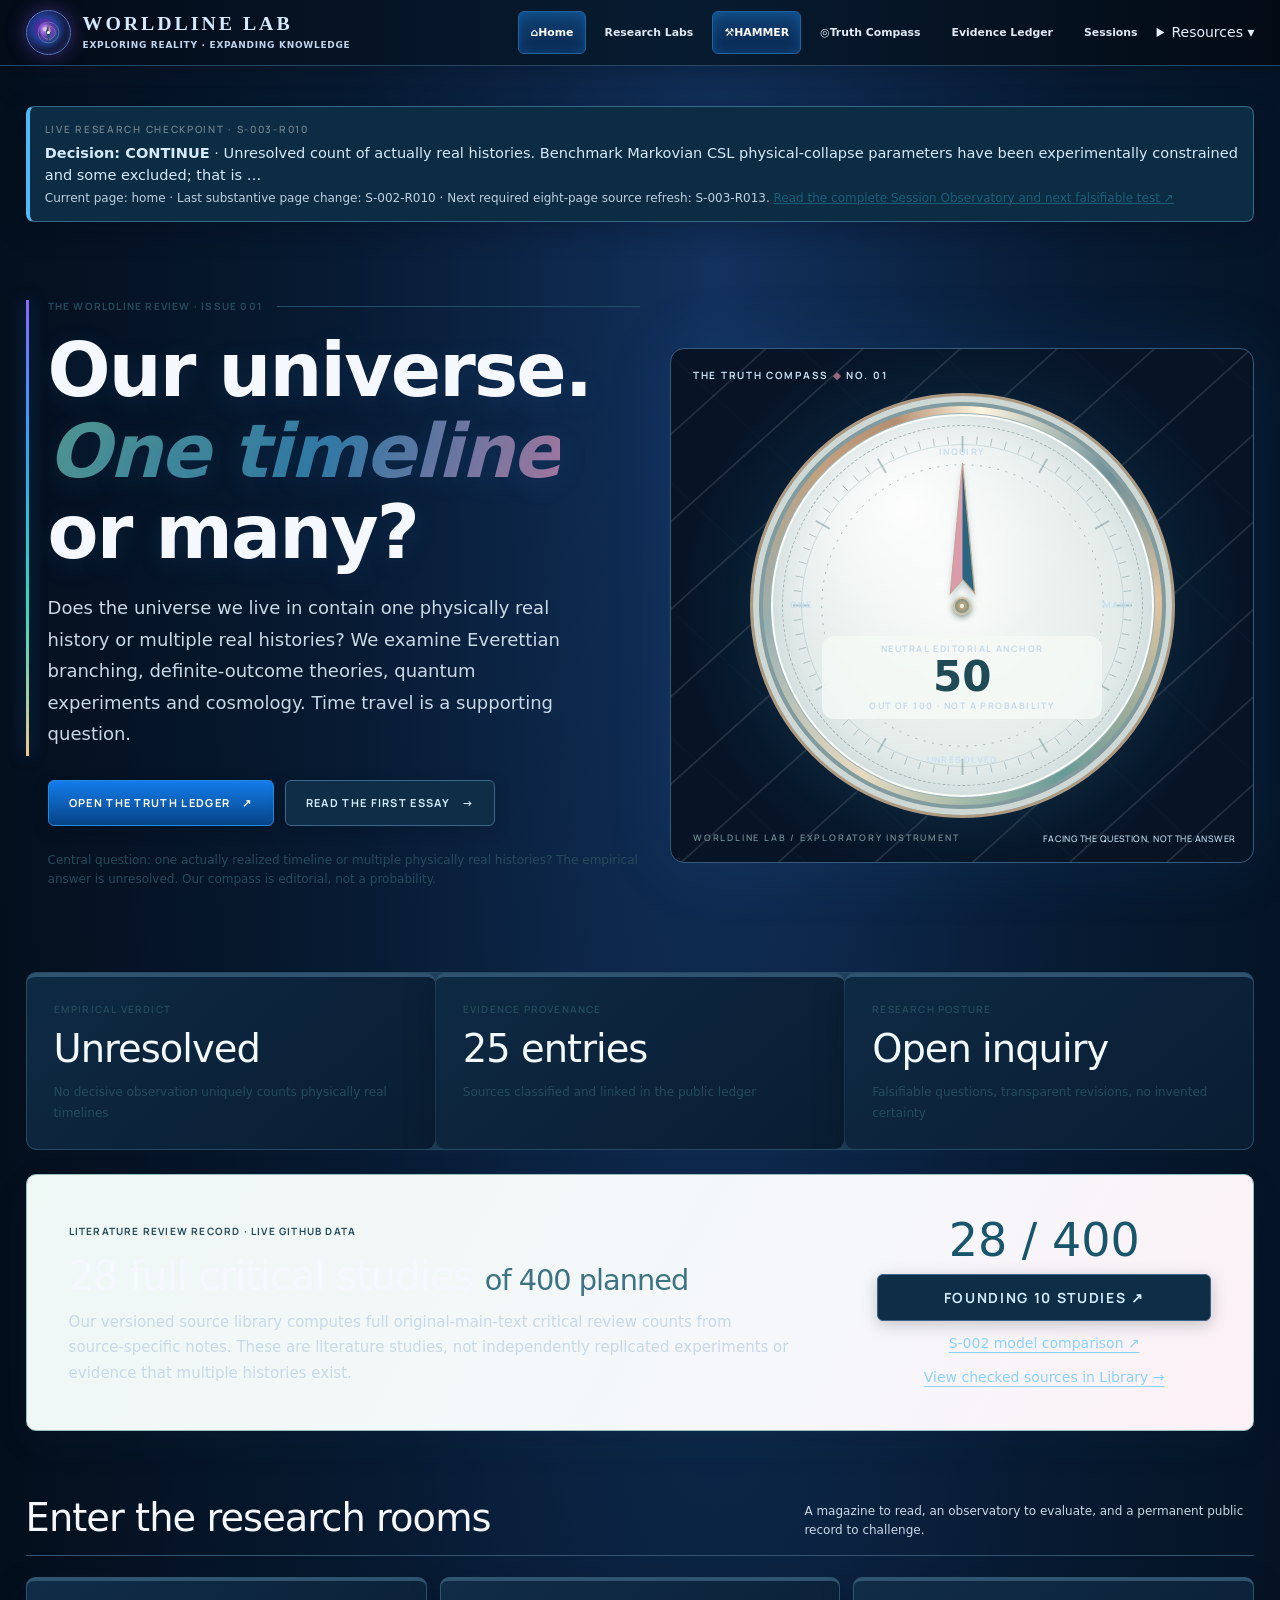
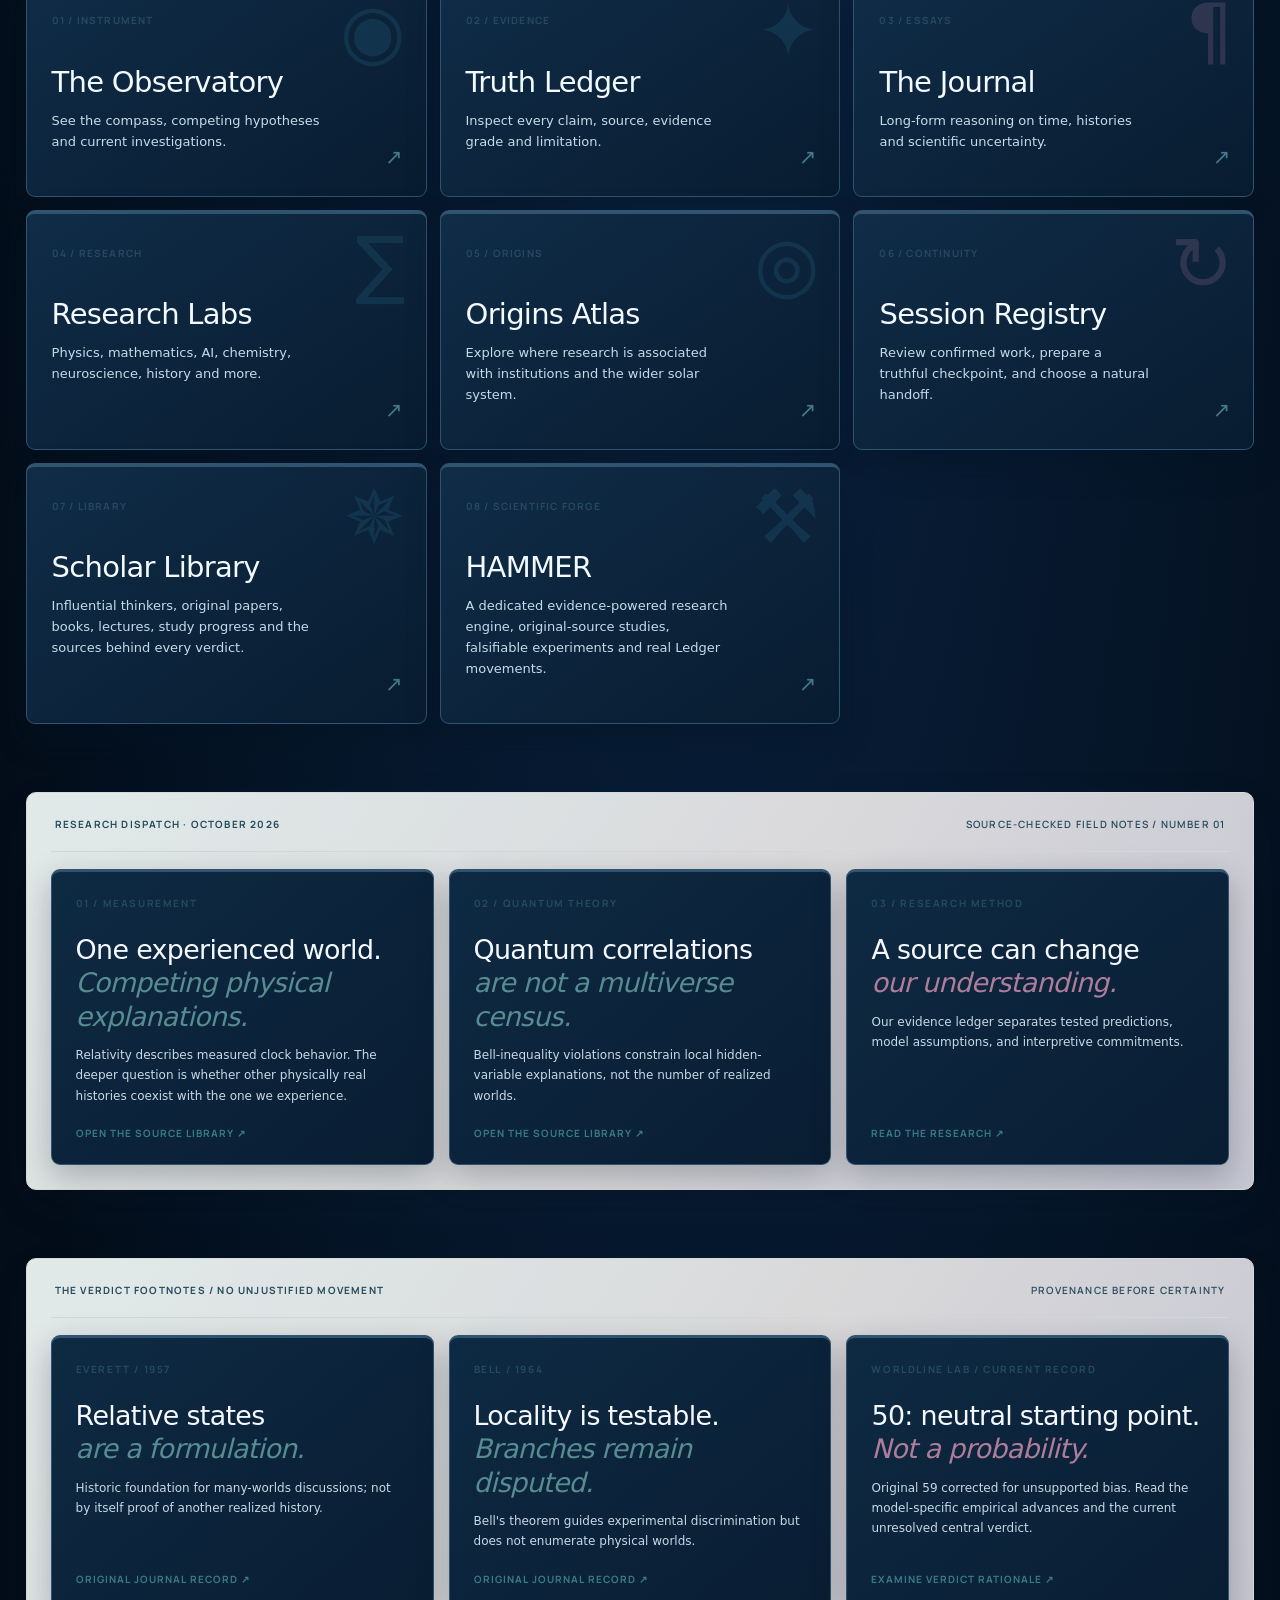
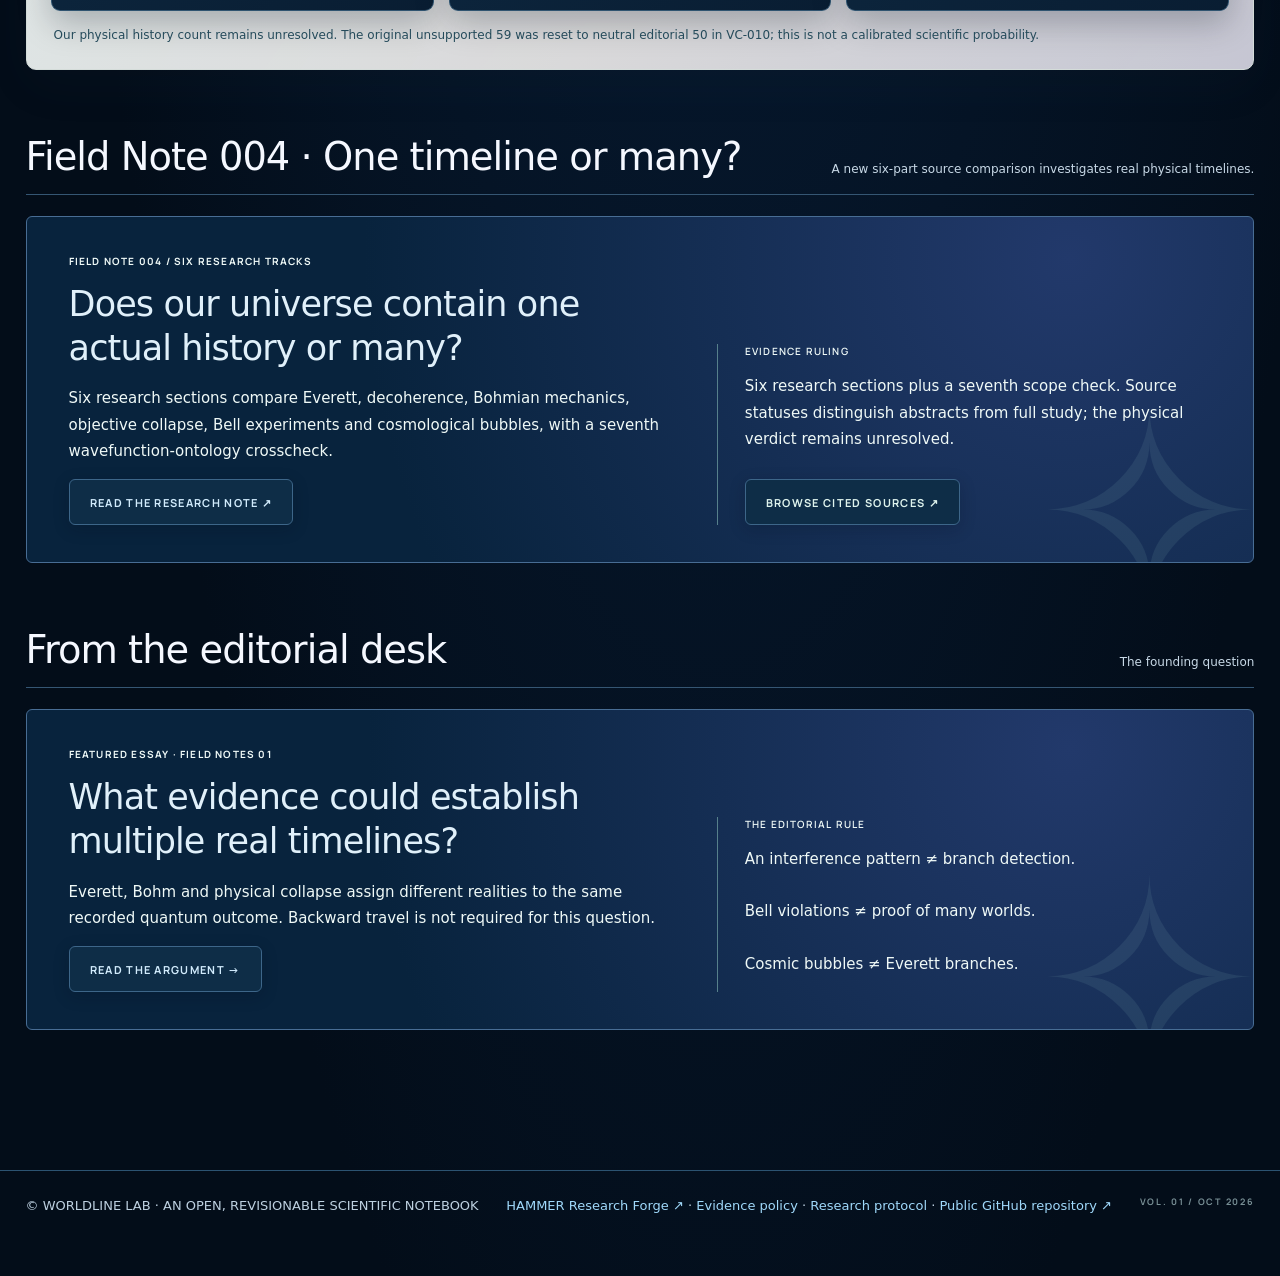
==== commit 6a0e9e88: "feat(site): cinematic unified masthead, HAMMER navigation and accessible Resources menu across all e" ====
--- a/index.html
+++ b/index.html
@@ -4,11 +4,24 @@
 <meta name="theme-color" content="#123244"><meta name="description" content="Worldline Lab asks whether the universe we inhabit has one physically real history or many. Quantum interpretations, observational tests, cosmology and scientific evidence.">
 <title>Worldline Lab | One Timeline or Many?</title>
 <link rel="icon" href="assets/mark.svg" type="image/svg+xml"><link rel="stylesheet" href="assets/site.css"><link rel="stylesheet" href="assets/sessions.css"><link rel="stylesheet" href="assets/session-control.css"><link rel="stylesheet" href="assets/library.css"><link rel="stylesheet" href="assets/lab-experience.css">
-<link rel="stylesheet" href="assets/readability.css"><link rel="stylesheet" href="assets/wcag-contrast.css"></head><body>
+<link rel="stylesheet" href="assets/readability.css"><link rel="stylesheet" href="assets/wcag-contrast.css"><link rel="stylesheet" href="assets/worldline-unified.css"></head><body class="wl-unified">
 <a class="skip" href="#main">Skip to content</a>
 <header class="site-header"><div class="header-inner">
-<a class="brand" href="#home" aria-label="Worldline Lab home"><span class="logo" aria-hidden="true"><svg viewBox="0 0 48 48" fill="none"><circle cx="24" cy="24" r="20" stroke="#719e98"/><circle cx="24" cy="24" r="13" stroke="#b8a78e"/><path d="M24 7 29 23 24 41 19 23Z" fill="#215567"/><path d="M24 7 29 23 24 22Z" fill="#ce8b9f"/><circle cx="24" cy="24" r="3" fill="#fff"/></svg></span><span>WORLDLINE LAB<small>ONE UNIVERSE · ONE TIMELINE OR MANY?</small></span></a>
-<nav class="nav" aria-label="Primary navigation"><a href="#home" data-route="home">Home</a><a href="#dashboard" data-route="dashboard">Observatory</a><a href="hammer.html">HAMMER</a><a href="#ledger" data-route="ledger">Truth Ledger</a><a href="#journal" data-route="journal">Journal</a><a href="#disciplines" data-route="disciplines">Research Labs</a><a href="#atlas" data-route="atlas">Origins Atlas</a><a href="#library" data-route="library">Library</a><a href="#sessions" data-route="sessions">Sessions</a></nav>
+<a class="brand" href="#home" aria-label="Worldline Lab home"><span class="logo" aria-hidden="true"><svg viewBox="0 0 48 48" fill="none"><circle cx="24" cy="24" r="20" stroke="#719e98"/><circle cx="24" cy="24" r="13" stroke="#b8a78e"/><path d="M24 7 29 23 24 41 19 23Z" fill="#215567"/><path d="M24 7 29 23 24 22Z" fill="#ce8b9f"/><circle cx="24" cy="24" r="3" fill="#fff"/></svg></span><span>WORLDLINE LAB<small>EXPLORING REALITY · EXPANDING KNOWLEDGE</small></span></a>
+<nav class="nav" aria-label="Primary navigation">
+<a href="#home" data-route="home"><span aria-hidden="true">⌂</span> Home</a>
+<a href="#disciplines" data-route="disciplines">Research Labs</a>
+<a href="hammer.html" class="wl-hammer-active"><span aria-hidden="true">⚒</span> HAMMER</a>
+<a href="#dashboard" data-route="dashboard"><span aria-hidden="true">◎</span> Truth Compass</a>
+<a href="#ledger" data-route="ledger">Evidence Ledger</a>
+<a href="#sessions" data-route="sessions">Sessions</a>
+<details class="wl-more"><summary>Resources <span aria-hidden="true">▾</span></summary><div class="wl-menu">
+<a href="#journal" data-route="journal">Research Journal</a>
+<a href="#atlas" data-route="atlas">Origins Atlas</a>
+<a href="#library" data-route="library">Scholar Library</a>
+<a href="#dashboard" data-route="dashboard">Research Observatory</a>
+</div></details>
+</nav>
 <span class="edition">OPEN RESEARCH · VOL. 01</span>
 </div></header>
 <main class="shell" id="main">
--- a/assets/worldline-unified.css
+++ b/assets/worldline-unified.css
@@ -0,0 +1,114 @@
+/* Worldline Lab unified cosmic visual system — S003-R011.
+   Source: owner's HAMMER cinematic mockup. Styling only: no numerical science changes.
+   Loaded AFTER component styles on original 8 hash routes. */
+/* Shared design tokens */
+body.wl-unified{
+ --ink:#f0f6ff;--slate:#c1d4e7;--muted:#bed0e2;--line:#29465f;--cream:#061425;
+ --white:#0d2338;--deep:#071e33;--blue:#52b7ff;--mint:#6cdbcb;--pink:#d7a1ff;
+ --gold:#f1c98a;--serif:system-ui,-apple-system,"Segoe UI",sans-serif;
+ --sans:system-ui,-apple-system,"Segoe UI",sans-serif;
+ --shadow:0 20px 55px #00091477;
+ color-scheme:dark;
+ background:radial-gradient(ellipse at 56% 6%,#12315c 0%,#071b33 36%,#030d19 78%);
+ color:#e5f0ff;font:14px/1.62 var(--sans);min-height:100vh;
+}
+/* Compact shared navigation, aligned with cinematic HAMMER masthead */
+.wl-unified .site-header{background:linear-gradient(90deg,#030b17,#071b30 53%,#030a14);border-bottom:1px solid #264864;box-shadow:0 8px 31px #000c184f;backdrop-filter:blur(18px)}
+.wl-unified .header-inner{max-width:1600px;padding:10px clamp(15px,2vw,31px);gap:15px}
+.wl-unified .brand{color:#d6eaff;letter-spacing:.15em;font:650 clamp(16px,1.55vw,22px)/1.08 Georgia,serif;min-width:max-content}
+.wl-unified .brand small{font:600 9px/1.5 system-ui,sans-serif;letter-spacing:.08em;color:#c0d4ed;margin-top:5px}
+.wl-unified .logo{height:45px;width:45px;background:radial-gradient(circle at 42% 42%,#f1e2fb 0 4%,#ab6ded 8%,#5525a4 20%,#123987 38%,#051630 60%);border:1px solid #5475c4;box-shadow:0 0 20px #7250d07d,inset 0 0 13px #9b5be44d}
+.wl-unified .logo svg{filter:drop-shadow(0 0 5px #b485f2)}
+.wl-unified .nav{align-items:center;justify-content:flex-end;gap:clamp(2px,.55vw,9px)}
+.wl-unified .nav a{border-radius:6px;padding:11px 11px;color:#e0e9f5;font:550 clamp(10px,.85vw,13px)/1.25 var(--sans);letter-spacing:0;min-height:43px;border:1px solid transparent;display:inline-flex;align-items:center;white-space:nowrap}
+.wl-unified .nav a:hover,.wl-unified .nav a[aria-current=page],.wl-unified .nav a.wl-hammer-active{background:linear-gradient(#104276,#092850);border-color:#2163a0;box-shadow:inset 0 0 12px #1689eb57;color:white}
+.wl-unified .edition{display:none}
+.wl-unified .shell{max-width:1536px;padding:24px clamp(16px,2vw,32px) 60px}
+/* Distinctive cosmic frame, same card corners and palette on all route pages */
+.wl-unified .page-head{border-bottom:1px solid #345775;margin-bottom:25px;padding:30px 8px 27px}
+.wl-unified .page-title,.wl-unified .display,.wl-unified .section-heading h2,
+.wl-unified .page :is(h1,h2,h3,h4),.wl-unified .page .stat-card .huge{color:#f5f8ff;font-family:var(--sans)!important;letter-spacing:-.025em}
+.wl-unified .page .kicker,.wl-unified .page .micro,.wl-unified .page .tile-index,.wl-unified .page .session-kicker{color:#95d5ee;letter-spacing:.12em}
+.wl-unified .page .dek,.wl-unified .page .caption,.wl-unified .page .detail,
+.wl-unified .page :is(p,li,small){color:#c8d9e7}
+.wl-unified .page a:not(.btn){color:#8bd2ff}
+.wl-unified .page a:not(.btn):hover{color:white}
+.wl-unified .page .page-title em,.wl-unified .page .display em{color:#d3a4f6}
+.wl-unified .research-round-banner{background:#0b2c43;color:#d5eafa;border:1px solid #386986;border-left:4px solid #4ebbf6;border-radius:8px;box-shadow:0 9px 28px #00091744}
+.wl-unified .page-head:before,.wl-unified .page-head:after{border-color:#2d5676}
+.wl-unified .section-heading{border-bottom:1px solid #355673}
+.wl-unified .eyebrow-line:after{background:#264d68}
+/* Large editorial home becomes a cinematic companion to HAMMER */
+.wl-unified #page-home .hero{padding-top:35px;gap:24px;min-height:510px}
+.wl-unified #page-home .hero-copy{padding:19px 6px 30px 22px}
+.wl-unified #page-home .hero-copy:before{background:linear-gradient(#8d67ff,#23abef,#2fdbba,#f3c68e);box-shadow:0 0 16px #338ef680}
+.wl-unified .display{font-weight:800!important;text-shadow:0 6px 26px #317cc026}
+.wl-unified #page-home .compass-stage{background:radial-gradient(circle at 50% 50%,#133c5b,#061426 72%)!important;border:1px solid #355b80!important;box-shadow:0 0 70px #2979cb1d!important;border-radius:14px}
+.wl-unified #page-home .compass-stage :is(.stage-top,.dial-label,.compass-footnote){color:#c9dff2}
+.wl-unified #page-home .compass-stage .compass-center{color:#f3f7ff}
+.wl-unified :is(.btn,.page .control,.lab-rooms-switcher a,.room-deck-controls button,.session-actions button,.session-actions a,.library-view button,.sc-refresh){background:#0e2d47;color:#d1ebfc;border:1px solid #3d6689;border-radius:6px;box-shadow:0 4px 16px #000e1a36}
+.wl-unified :is(.btn.primary,.page .control.active,.lab-rooms-switcher a.chosen,.session-actions button.primary,.library-view button.active){background:linear-gradient(#137ceb,#064486);color:white!important;border-color:#228bdf}
+.wl-unified .page .btn:hover,.wl-unified .page .control:hover{background:#164267;color:white}
+.wl-unified .hero-trio{background:#234563;border:1px solid #284963;gap:1px;border-radius:10px;overflow:hidden}
+.wl-unified .hero-trio .stat-card,.wl-unified #page-home .hero-trio .stat-card:nth-child(n){background:#0b263f;color:#f1f8ff;border-top:4px solid #4789d8}
+.wl-unified #page-home .hero-trio .stat-card:nth-child(2){border-top-color:#5bd5ae}
+.wl-unified #page-home .hero-trio .stat-card:nth-child(3){border-top-color:#d891f4}
+.wl-unified .stat-card :is(.detail,.micro){color:#cee1f0}
+/* Shared glass-card component treatment; the original content and JS remain intact */
+.wl-unified .page :is(.panel,.tile,.dispatch-card,.stat-card,.evidence-card,.article,
+ .session-frame,.session-history-card,.sc-dashboard-panel,.sc-gate,.sc-stream,.sc-commit,
+ .library-stat,.library-toolbar,.library-field,.library-work,.library-scholar,.library-note-card,
+ .lab-program-overview,.program-stat,.lab-subtopic,.lab-source,.room-deck,.room-sources,
+ .instrument,.instrument-outcome,.future-experiments,.room-slide,.lab-room-stage,
+ .research-program,.program-stage,.stage,.cross-lab-card,.library-empty,
+ .wl-csl-view,.wl-movement,.lab-instrument-cover){
+ background:linear-gradient(140deg,#0e2a43 0%,#091d32 100%)!important;
+ color:#eaf4ff!important;border-color:#305470!important;
+ box-shadow:0 12px 33px #000a1640;
+ border-radius:9px;
+}
+.wl-unified .page :is(.panel,.tile,.dispatch-card,.stat-card,.evidence-card,.session-frame,.sc-stream,.library-work,.lab-source,.room-deck):hover{border-color:#4d779f}
+.wl-unified .page :is(.tile,.library-field,.lab-source,.lab-subtopic,.sc-stream){transition:transform .22s ease,border-color .22s ease,background .22s ease}
+.wl-unified .page :is(.tile,.library-field,.lab-source,.lab-subtopic,.sc-stream):hover{transform:translateY(-2px);background:#133550!important}
+.wl-unified .page :is(.tile:nth-child(n),.library-stat:nth-child(n)){background:linear-gradient(145deg,#102c47,#081c30)!important}
+.wl-unified .page :is(.tile h3,.library-work h3,.library-field strong,.session-frame h2,.room-slide h3,.sc-stream h3,.program-stat strong,.stat-card .huge){color:#f3faff!important}
+.wl-unified .page :is(.tile p,.panel p,.article p,.session-frame p,.sc-stream p,.library-work .authors,.library-work .relevance,.lab-source p,.room-slide p,.instrument p,.library-field small,.program-stat small,.lab-subtopic p){color:#c6dbea!important}
+.wl-unified .page .tile-symbol{color:#8ccfff;opacity:.27}
+.wl-unified .page .tile-index,.wl-unified .page .source-id,.wl-unified .page .stage-index{color:#91d5ed}
+.wl-unified .page .notice,.wl-unified .page .session-decision,.wl-unified .page .sc-boundary,
+.wl-unified .page :is(.slide-inquiry,.instrument-caution,.instrument-outcome,.sc-stages span,.session-check,.session-fact,.session-select,.session-textarea,.sc-meter-note,.sc-refresh,.lab-rooms-switcher a,.session-chip,.pill,.library-work .research-status){
+ background:#133550!important;color:#daebf5!important;border-color:#47718f!important;
+}
+.wl-unified .page .notice.warning,.wl-unified .page .session-decision.caution{border-left-color:#e6ad9e!important;background:#352633!important}
+.wl-unified .page .notice :is(strong,a),.wl-unified .page .session-decision strong{color:#f7e4bf!important}
+.wl-unified .page :is(input,textarea,select){background:#0b253b;color:#ecf5fb;border:1px solid #4d7794;border-radius:5px}
+.wl-unified .page input::placeholder,.wl-unified .page textarea::placeholder{color:#b7cbd9}
+.wl-unified .page :is(.pill,.session-chip,.library-work .research-status,.sc-stream-badge){color:#d9e9f6;background:#183951;border:1px solid #416989}
+.wl-unified .page :is(.room-deck-controls button,.library-view button,.sc-refresh){background:#133550;color:#def0f8}
+.wl-unified .page .sc-meter:before{background:#0b253a;border-color:#426480}
+.wl-unified .page .sc-meter strong,.wl-unified .page .sc-meter span{color:#f0f7fb}
+.wl-unified .page .sc-meter{background:conic-gradient(#4da9e7 0 var(--sc-value),#1d405e var(--sc-value) 100%)}
+.wl-unified .page .session-status-track,.wl-unified .page .library-field .mini-track,.wl-unified .page .program-track{background:#1c455c}
+.wl-unified .page .session-stage,.wl-unified .page .session-mini,.wl-unified .page .sc-stream-label{color:#97d6e8}
+.wl-unified .page .library-field small,.wl-unified .page .session-fact span{color:#c4dbe7!important}
+.wl-unified .page .library-orb{background:radial-gradient(circle at 37% 23%,#ece3fb,#779cce 60%,#255479);border-color:#d3a66c}
+.wl-unified .page .library-orb :is(strong,span){color:#092438}
+.wl-unified .page .library-field .mini-track i,.wl-unified .page .program-track span{background:linear-gradient(90deg,#508df0,#58d8ce)}
+.wl-unified .page .session-history-details summary{color:#bce4f9}
+.wl-unified .page .room-slide .slide-inquiry p{color:#d1e7f5}
+.wl-unified .page .lab-room-stage{background:transparent!important;box-shadow:none}
+/* Highlight the original cinematic HAMMER features on the home page */
+.wl-unified #page-home .tiles{gap:13px}
+.wl-unified #page-home .tile{min-height:210px;box-shadow:0 14px 31px #00132266}
+.wl-unified .featured,.wl-unified .page :is(.library-hero,.session-hero,.room-cover,.cross-lab-card,.lab-hero,.verdict-monitor){background:radial-gradient(circle at 85% 12%,#22396b,#08233d 65%)!important;border:1px solid #486d94;color:#f4faff}
+.wl-unified .page :is(.featured,.library-hero,.session-hero,.room-cover,.cross-lab-card,.lab-hero,.verdict-monitor) :is(h2,h3,p,small,span){color:#e0f0fa}
+.wl-unified .page .featured .kicker{color:#89e3d9}
+.wl-unified .page .bottom-note{color:#c2d6e2}
+.wl-unified .bottom-note{border-top:1px solid #2c5371;color:#bed1e1}
+.wl-unified .bottom-note a{color:#a0d9fb}
+.wl-unified .page :is(.bar,.controls,.research-program-wrap,.cross-lab-wrap,.lab-program-overview,.library-verdict,.session-subsection){border-color:#345d7b}
+.wl-unified .page :is(.research-status,.slide-disclaimer,.instrument-caution small,.session-help,.session-form-label,.sc-open){color:#c1d5e5!important}
+/* Desktop fidelity to mockup; natural scroll without obscuring content on small screens */
+@media(max-width:1250px){.wl-unified .header-inner{flex-wrap:wrap;justify-content:center}.wl-unified .nav{justify-content:center}.wl-unified .brand{margin-right:auto}}
+@media(max-width:760px){.wl-unified .header-inner{padding:10px 13px}.wl-unified .brand{margin:0 0 8px}.wl-unified .nav{justify-content:flex-start;flex-wrap:nowrap;overflow-x:auto;overscroll-behavior-x:contain;padding-bottom:4px;width:100%}.wl-unified .nav a{font-size:11px;flex-shrink:0}.wl-unified #page-home .hero{min-height:0}.wl-unified #page-home .compass-stage{min-height:325px}.wl-unified .page-head{padding:21px 4px}.wl-unified .shell{padding-inline:14px}.wl-unified .page .section-heading{display:block}}
+@media(prefers-reduced-motion:reduce){.wl-unified .page,.wl-unified .page :is(.tile,.sc-stream,.library-field,.lab-source){animation:none!important;transition:none!important;transform:none!important}}
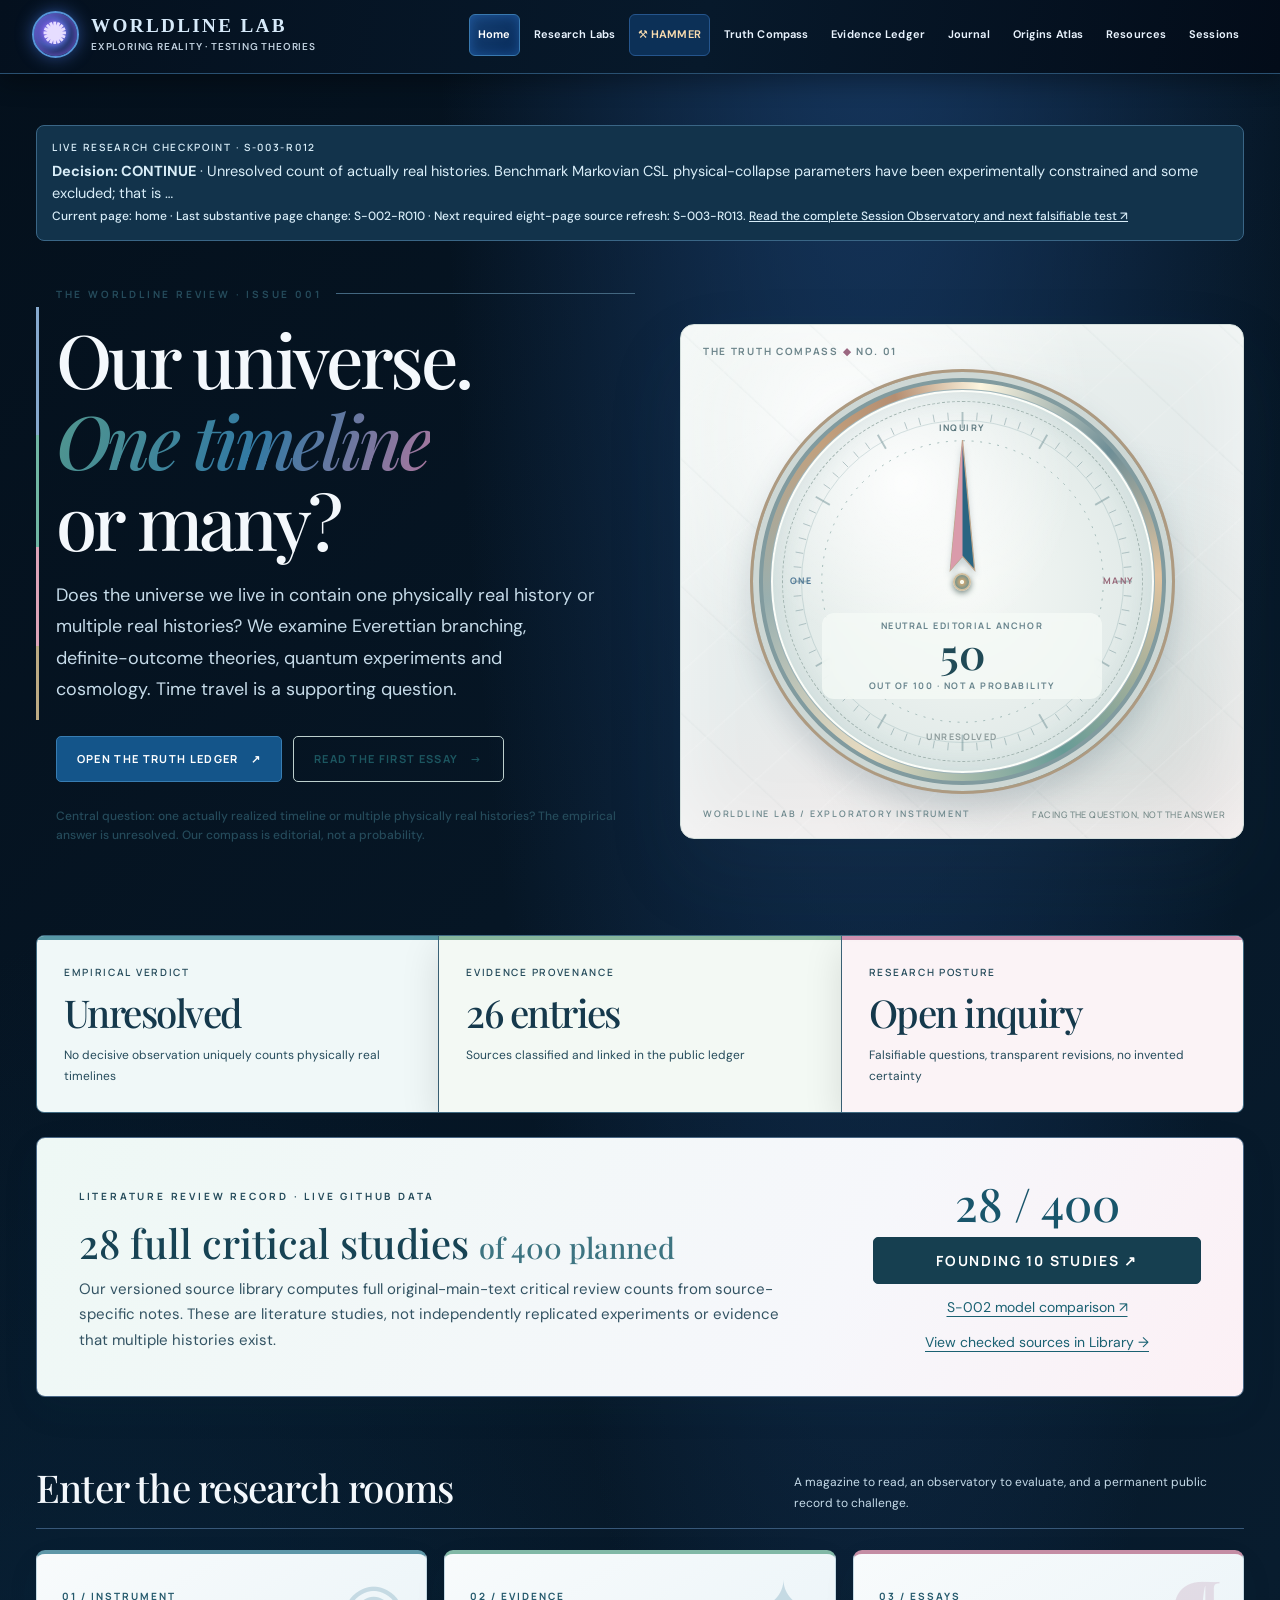
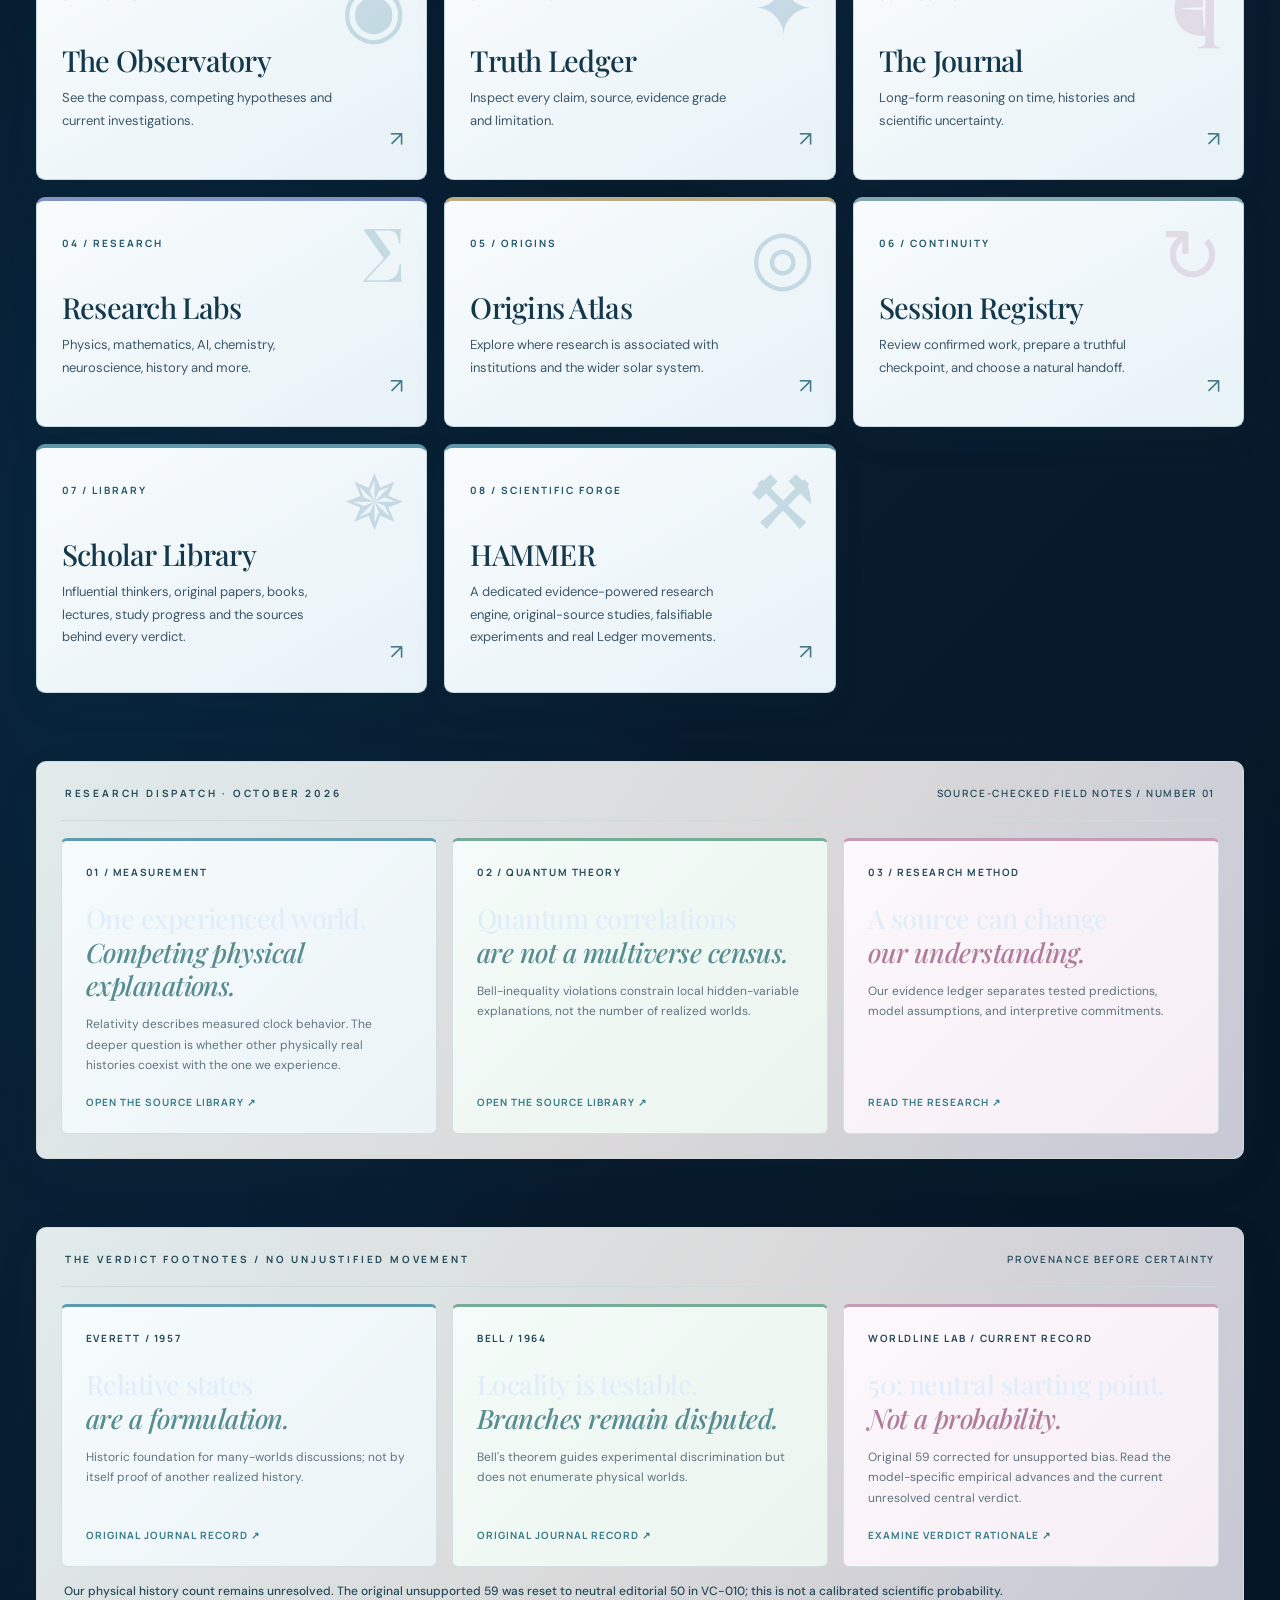
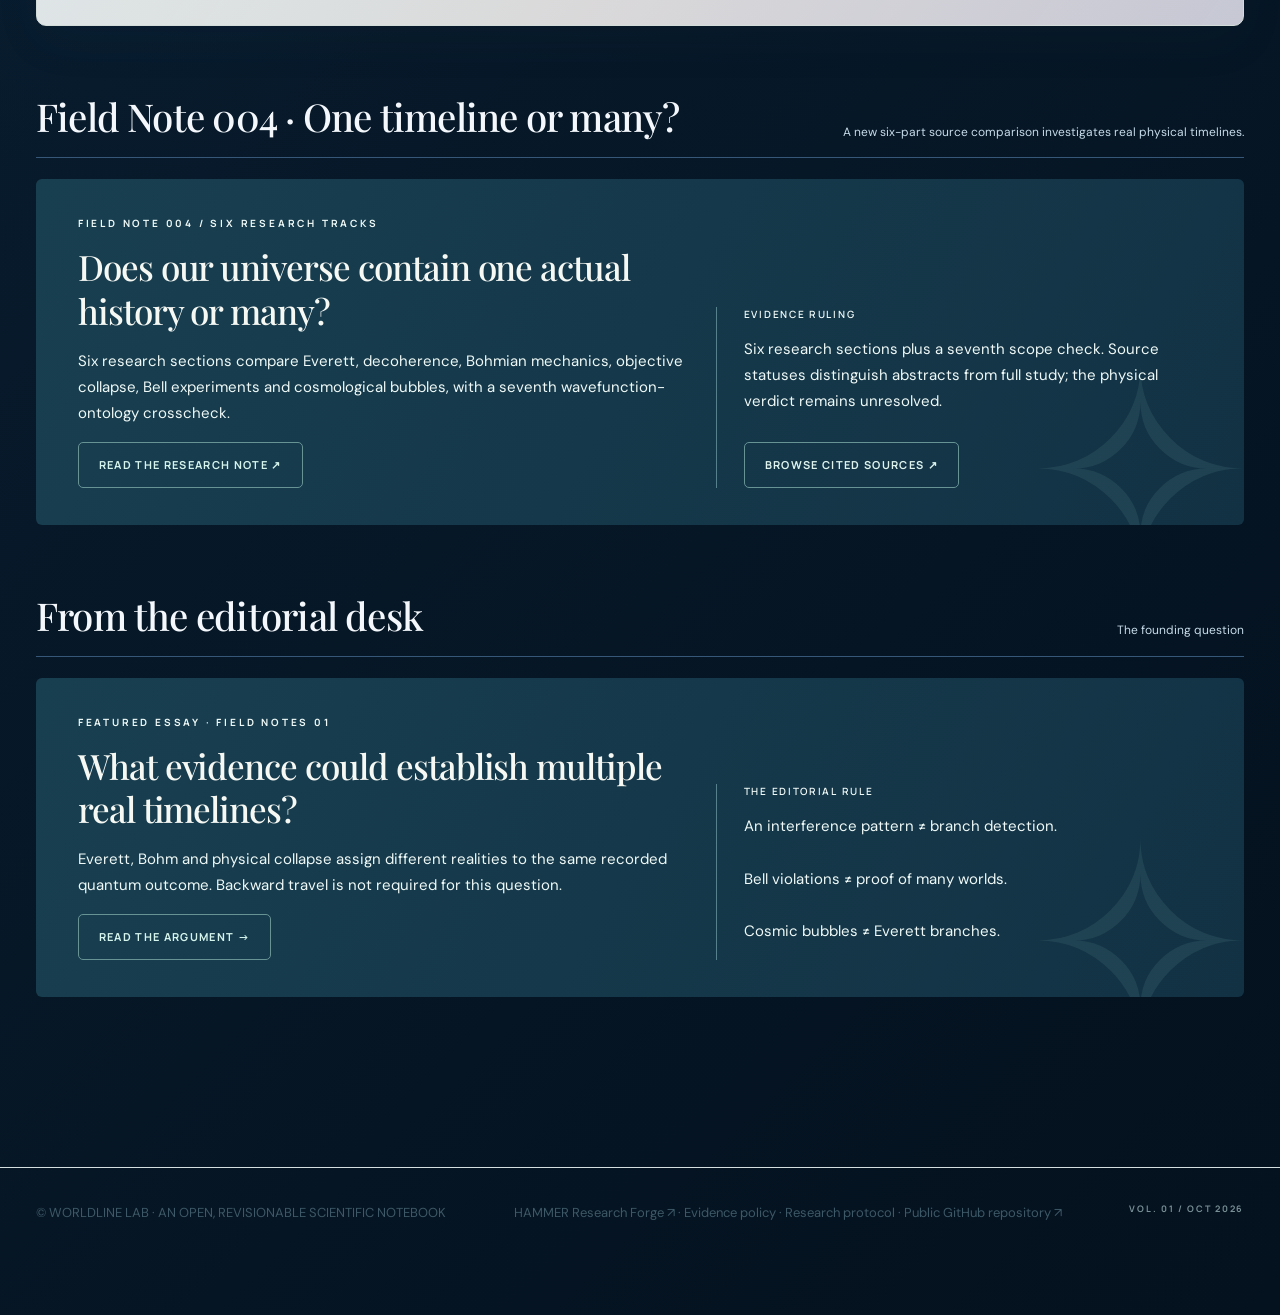
==== commit 53d2429a: "feat(site): unify all eight research route mastheads with HAMMER navigation and cosmic design system" ====
--- a/index.html
+++ b/index.html
@@ -1,28 +1,24 @@
 <!doctype html>
 <html lang="en"><head>
 <meta charset="utf-8"><meta name="viewport" content="width=device-width,initial-scale=1">
-<meta name="theme-color" content="#123244"><meta name="description" content="Worldline Lab asks whether the universe we inhabit has one physically real history or many. Quantum interpretations, observational tests, cosmology and scientific evidence.">
+<meta name="theme-color" content="#071a2d"><meta name="description" content="Worldline Lab asks whether the universe we inhabit has one physically real history or many. Quantum interpretations, observational tests, cosmology and scientific evidence.">
 <title>Worldline Lab | One Timeline or Many?</title>
 <link rel="icon" href="assets/mark.svg" type="image/svg+xml"><link rel="stylesheet" href="assets/site.css"><link rel="stylesheet" href="assets/sessions.css"><link rel="stylesheet" href="assets/session-control.css"><link rel="stylesheet" href="assets/library.css"><link rel="stylesheet" href="assets/lab-experience.css">
-<link rel="stylesheet" href="assets/readability.css"><link rel="stylesheet" href="assets/wcag-contrast.css"><link rel="stylesheet" href="assets/worldline-unified.css"></head><body class="wl-unified">
+<link rel="stylesheet" href="assets/readability.css"><link rel="stylesheet" href="assets/wcag-contrast.css"><link rel="stylesheet" href="assets/unified-site.css"></head><body>
 <a class="skip" href="#main">Skip to content</a>
-<header class="site-header"><div class="header-inner">
-<a class="brand" href="#home" aria-label="Worldline Lab home"><span class="logo" aria-hidden="true"><svg viewBox="0 0 48 48" fill="none"><circle cx="24" cy="24" r="20" stroke="#719e98"/><circle cx="24" cy="24" r="13" stroke="#b8a78e"/><path d="M24 7 29 23 24 41 19 23Z" fill="#215567"/><path d="M24 7 29 23 24 22Z" fill="#ce8b9f"/><circle cx="24" cy="24" r="3" fill="#fff"/></svg></span><span>WORLDLINE LAB<small>EXPLORING REALITY · EXPANDING KNOWLEDGE</small></span></a>
-<nav class="nav" aria-label="Primary navigation">
-<a href="#home" data-route="home"><span aria-hidden="true">⌂</span> Home</a>
+<header class="site-header wl-header"><div class="header-inner wl-header-inner">
+<a class="brand wl-brand" href="#home" aria-label="Worldline Lab home"><span class="wl-galaxy" aria-hidden="true">✺</span><span>WORLDLINE LAB<small>EXPLORING REALITY · TESTING THEORIES</small></span></a>
+<nav class="nav wl-nav" aria-label="Primary navigation">
+<a href="#home" data-route="home">Home</a>
 <a href="#disciplines" data-route="disciplines">Research Labs</a>
-<a href="hammer.html" class="wl-hammer-active"><span aria-hidden="true">⚒</span> HAMMER</a>
-<a href="#dashboard" data-route="dashboard"><span aria-hidden="true">◎</span> Truth Compass</a>
+<a href="hammer.html" class="wl-hammer-nav">⚒ HAMMER</a>
+<a href="#dashboard" data-route="dashboard">Truth Compass</a>
 <a href="#ledger" data-route="ledger">Evidence Ledger</a>
+<a href="#journal" data-route="journal">Journal</a>
+<a href="#atlas" data-route="atlas">Origins Atlas</a>
+<a href="#library" data-route="library">Resources</a>
 <a href="#sessions" data-route="sessions">Sessions</a>
-<details class="wl-more"><summary>Resources <span aria-hidden="true">▾</span></summary><div class="wl-menu">
-<a href="#journal" data-route="journal">Research Journal</a>
-<a href="#atlas" data-route="atlas">Origins Atlas</a>
-<a href="#library" data-route="library">Scholar Library</a>
-<a href="#dashboard" data-route="dashboard">Research Observatory</a>
-</div></details>
-</nav>
-<span class="edition">OPEN RESEARCH · VOL. 01</span>
+</nav><a class="wl-header-github" href="https://github.com/nikahanghojjati-oss/worldline-lab" target="_blank" rel="noopener noreferrer" aria-label="Source code on GitHub">SOURCE ↗</a>
 </div></header>
 <main class="shell" id="main">
 <div id="research-round-banner" class="research-round-banner" role="status" aria-live="polite"><span>Checking current research round and page freshness…</span></div>
--- a/assets/unified-site.css
+++ b/assets/unified-site.css
@@ -0,0 +1,69 @@
+/* Worldline Lab unified research design — shared by every classic route and HAMMER.
+   Dark cosmic navigation + atmosphere; high-contrast paper/lab reading surfaces.
+   CSS only: no scientific claims, score changes or new data. */
+:root{--wl-night:#04111f;--wl-deep:#081c30;--wl-panel:#0e2840;--wl-stroke:#315576;--wl-cyan:#85d3fa;--wl-gold:#efc68b;--wl-paper:#f4f8fa;--wl-ink:#123346}
+html{scroll-padding-top:92px}
+body:not(.hp-body){background:radial-gradient(ellipse at 68% -12%,#183c68 0,transparent 36%),radial-gradient(ellipse at 8% 48%,#08253d 0,transparent 37%),linear-gradient(135deg,#04101c,#081c2e 49%,#04111e);color:#eaf3fc}
+.wl-header.site-header,.wl-header.hc-header{background:linear-gradient(100deg,#04101e 0%,#07192b 55%,#030c19 100%)!important;border-bottom:1px solid #295071;box-shadow:0 8px 25px #0005;backdrop-filter:blur(16px);position:sticky;top:0;z-index:60;padding:0;min-height:74px;height:auto}
+.wl-header-inner{width:100%;max-width:1600px;margin-inline:auto;padding:11px clamp(16px,2.5vw,38px);display:flex;align-items:center;justify-content:space-between;gap:18px}
+.wl-brand{display:flex;gap:12px;align-items:center;min-width:220px;color:#d7eafa!important;text-decoration:none;font:600 clamp(16px,1.5vw,22px)/1.14 Georgia,serif!important;letter-spacing:.12em!important}
+.wl-brand>span:last-child{display:block}
+.wl-brand small{display:block;font:600 10px/1.5 var(--sans,system-ui,sans-serif)!important;letter-spacing:.08em!important;margin-top:3px;color:#bfcfdd!important}
+.wl-galaxy{display:grid;place-items:center;width:47px;height:47px;flex:0 0 47px;border-radius:50%;font-size:29px;color:#e6ddff;line-height:1;text-shadow:0 0 7px #9d74fd,0 0 15px #3e8fe8;background:radial-gradient(circle at 37% 42%,#b592f8,#6035aa 21%,#2e428b 39%,#071a39 59%);border:2px solid #5794d8;box-shadow:inset 0 0 14px #8b66ed,0 0 17px #507ded7e}
+.wl-nav.nav,.wl-nav{display:flex;align-items:center;justify-content:flex-end;gap:5px;flex-wrap:wrap}
+.wl-nav.nav a,.wl-nav a{display:inline-flex;gap:7px;align-items:center;min-height:42px;padding:10px clamp(9px,1vw,14px);font:650 12px/1.3 var(--sans,system-ui,sans-serif)!important;letter-spacing:.01em!important;color:#e9f3fe!important;border:1px solid transparent;border-radius:6px!important;text-decoration:none;white-space:nowrap;transition:background .2s,border-color .2s}
+.wl-nav.nav a:hover,.wl-nav a:hover,.wl-nav a[aria-current="page"]{background:linear-gradient(135deg,#153f73,#082b59)!important;border-color:#3979b0;box-shadow:inset 0 0 12px #3485e766;color:#fff!important}
+.wl-nav a.wl-hammer-nav{border-color:#25558d;background:#0c3057;color:#f9dcaf!important}
+.wl-nav a.wl-hammer-nav:hover,.wl-nav a.wl-hammer-nav[aria-current="page"]{border-color:#68a8d8;background:#124578!important;color:#fff!important}
+.wl-header-github{display:inline-flex;align-items:center;min-height:40px;padding:8px 13px;border:1px solid #3a6183;border-radius:5px;white-space:nowrap;color:#bee1f5!important;font-size:11px;font-weight:700;letter-spacing:.04em;text-decoration:none}
+.wl-header-github:hover{background:#17456c;color:#fff!important}
+.wl-header a:focus-visible{outline:3px solid #f6d29a!important;outline-offset:2px}
+body:not(.hp-body) .shell{max-width:1540px;padding:clamp(19px,2.7vw,38px) clamp(14px,2.8vw,40px) 90px}
+body:not(.hp-body) .page.active{color:#dfeefa}
+body:not(.hp-body) .page.active :is(.display,.page-title,.section-heading>h2,.session-subsection>h2){color:#f4f8fc}
+body:not(.hp-body) .page.active .display em,body:not(.hp-body) .page.active .page-title em{color:#f5c996}
+body:not(.hp-body) .page.active :is(.dek,.page-head>.dek,.hero-copy>.dek,.section-heading>p){color:#c6dbe9}
+body:not(.hp-body) .page.active .section-heading{border-bottom:1px solid #375778}
+body:not(.hp-body) .page.active .section-heading h2{letter-spacing:-.02em}
+body:not(.hp-body) .page.active .hero-copy>.caption{color:#cde0ef}
+body:not(.hp-body) .page.active .eyebrow-line:after{background:#436780}
+body:not(.hp-body) .page.active .eyebrow-line .kicker{color:#a6e2f1}
+body:not(.hp-body) .page.active>.page-head>.kicker{color:#afe6f1}
+body:not(.hp-body) .research-round-banner{background:#12334b!important;border:1px solid #3a6686!important;border-radius:8px;color:#d8edf8!important}
+body:not(.hp-body) .research-round-banner *{color:#d8edf8!important}
+/* Unified paper surfaces provide consistent, legible instrument/reading cards. */
+body:not(.hp-body) .page.active :is(.tile,.stat-card,.metric,.panel,.session-frame,.session-history-card,.library-work,.library-stat,.evidence-row,.discipline,.lab-source,.library-note-card){border-color:#ccdbe2;box-shadow:0 12px 36px #00000020}
+body:not(.hp-body) .page.active .tile{background:linear-gradient(150deg,#f8fbfc,#e7f2f7);border:1px solid #c5d9e3;border-radius:9px}
+body:not(.hp-body) .page.active .tile:hover{border-color:#6daed4;box-shadow:0 15px 40px #0006}
+body:not(.hp-body) .page.active .tile-index{color:#24596c!important}
+body:not(.hp-body) .page.active .tile h3{color:#13374b!important}
+body:not(.hp-body) .page.active .tile p{color:#3c5767!important}
+body:not(.hp-body) .page.active .stat-card{background:linear-gradient(145deg,#f8fbfd,#e9f1f7);color:#15394c}
+body:not(.hp-body) .page.active .hero-trio{border:1px solid #406a81;background:#406a81;border-radius:8px;overflow:hidden;margin-top:12px}
+body:not(.hp-body) .page.active :is(.btn.primary,.session-actions button.primary){background:#14558a;color:#fff!important;border-color:#387db2}
+body:not(.hp-body) .page.active :is(.btn.primary,.session-actions button.primary):hover{background:#236da1}
+/* Previously failing axe contrast checks: never force ink-blue text onto a dark card.
+   Put lab-note and mathematical details on a coherent pale surface. */
+body:not(.hp-body) .page.active .metric{background:#f6fafc!important;color:#183e52!important}
+body:not(.hp-body) .page.active .metric strong{color:#17394b!important}
+body:not(.hp-body) .page.active .panel .steps .step h3{color:#193b4e!important}
+body:not(.hp-body) .page.active .notice{background:#eef6f6!important;color:#1b4655!important}
+body:not(.hp-body) .page.active .notice .micro{color:#215667!important}
+body:not(.hp-body) .page.active #truth-engine-view{background:#eef5f8!important;color:#173c4e!important}
+body:not(.hp-body) .page.active #truth-engine-view :is(h3,p){color:#234657!important}
+body:not(.hp-body) .page.active .library-full-study-link a{color:#124c61!important;background:#e8f3f6!important}
+body:not(.hp-body) .page.active #sc-state{background:#e8f6f9!important;color:#174659!important}
+body:not(.hp-body) .page.active .session-history-card .session-badge{background:#e2f5f3!important;color:#17545d!important}
+body:not(.hp-body) .page.active .lab-research-updates{background:#eff6f8!important;border-color:#c7dce3!important;color:#183f53!important}
+body:not(.hp-body) .page.active .lab-research-updates :is(.kicker,.caption){color:#255269!important}
+body:not(.hp-body) .page.active .lab-research-updates .library-note-card{background:#fff!important;border-color:#c4d9df!important;color:#183b4d!important}
+body:not(.hp-body) .page.active .lab-research-updates .library-ledger-links{color:#16556d!important}
+body:not(.hp-body) .page.active .lab-research-updates .library-note-card p{color:#244658!important}
+/* Side-by-side research panels share a single card architecture, but retain field-specific instruments. */
+body:not(.hp-body) .page.active :is(.panel,.session-frame,.library-stat){border-radius:9px}
+body:not(.hp-body) .page.active .full-review-dispatch{border:1px solid #4a6886;border-radius:9px}
+body:not(.hp-body) .page.active :is(.btn,.lab-back,.control){transition:background .2s,transform .2s,border-color .2s}
+@media(max-width:1350px){.wl-header-inner{gap:9px}.wl-brand{min-width:184px}.wl-nav.nav a,.wl-nav a{padding-inline:8px;font-size:11px!important}.wl-header-github{display:none}}
+@media(max-width:990px){.wl-header-inner{flex-direction:column;align-items:stretch;gap:8px}.wl-nav.nav,.wl-nav{overflow-x:auto;flex-wrap:nowrap;justify-content:flex-start;padding:0 0 3px;scrollbar-width:thin}.wl-brand{min-width:0}.wl-header.site-header,.wl-header.hc-header{position:relative}.wl-brand small{font-size:9px!important}.wl-nav.nav a,.wl-nav a{flex-shrink:0}}
+@media(max-width:650px){.wl-header-inner{padding:11px 15px}.wl-galaxy{height:39px;width:39px;flex-basis:39px;font-size:24px}.wl-brand{font-size:18px!important}.wl-nav.nav a,.wl-nav a{font-size:12px!important;padding:9px 12px}.wl-nav:after{content:"";min-width:5px}}
+@media(prefers-reduced-motion:reduce){body:not(.hp-body) .page{animation:none!important}.wl-nav a,.wl-nav.nav a{transition:none}}
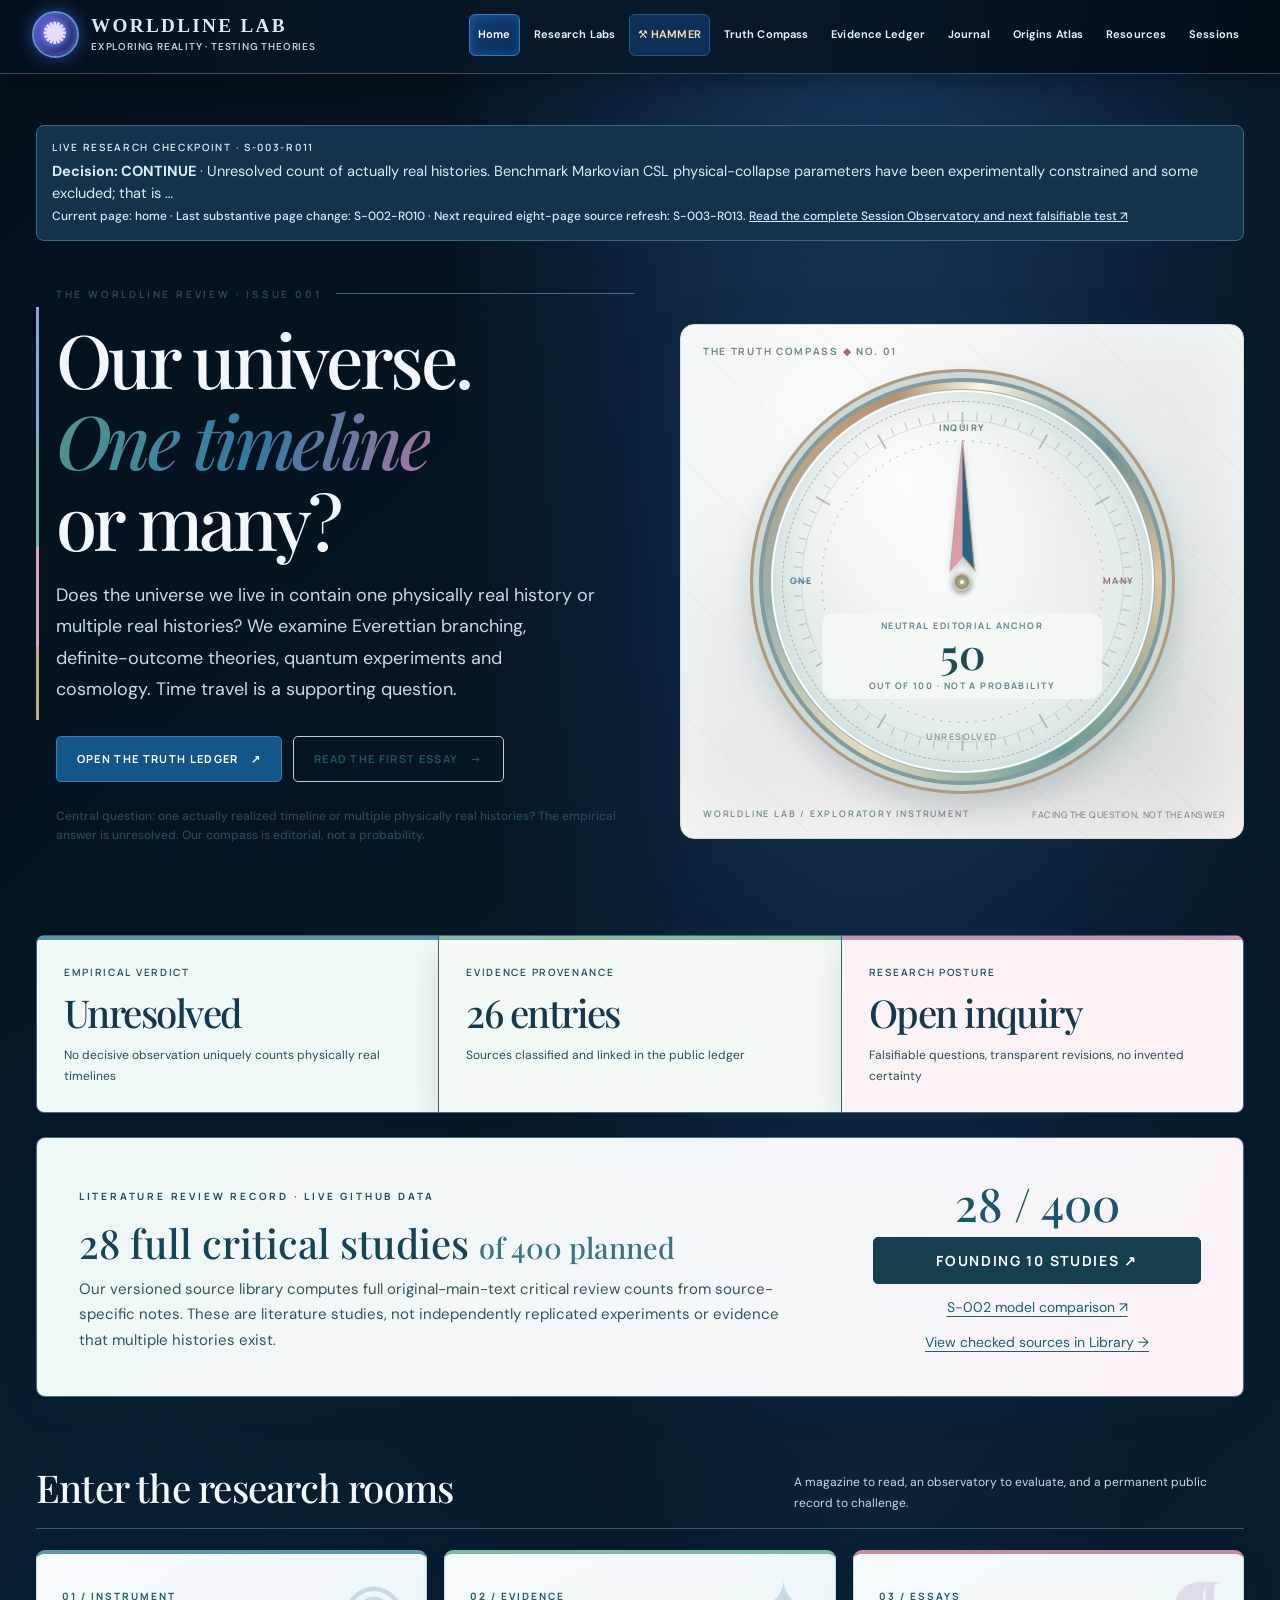
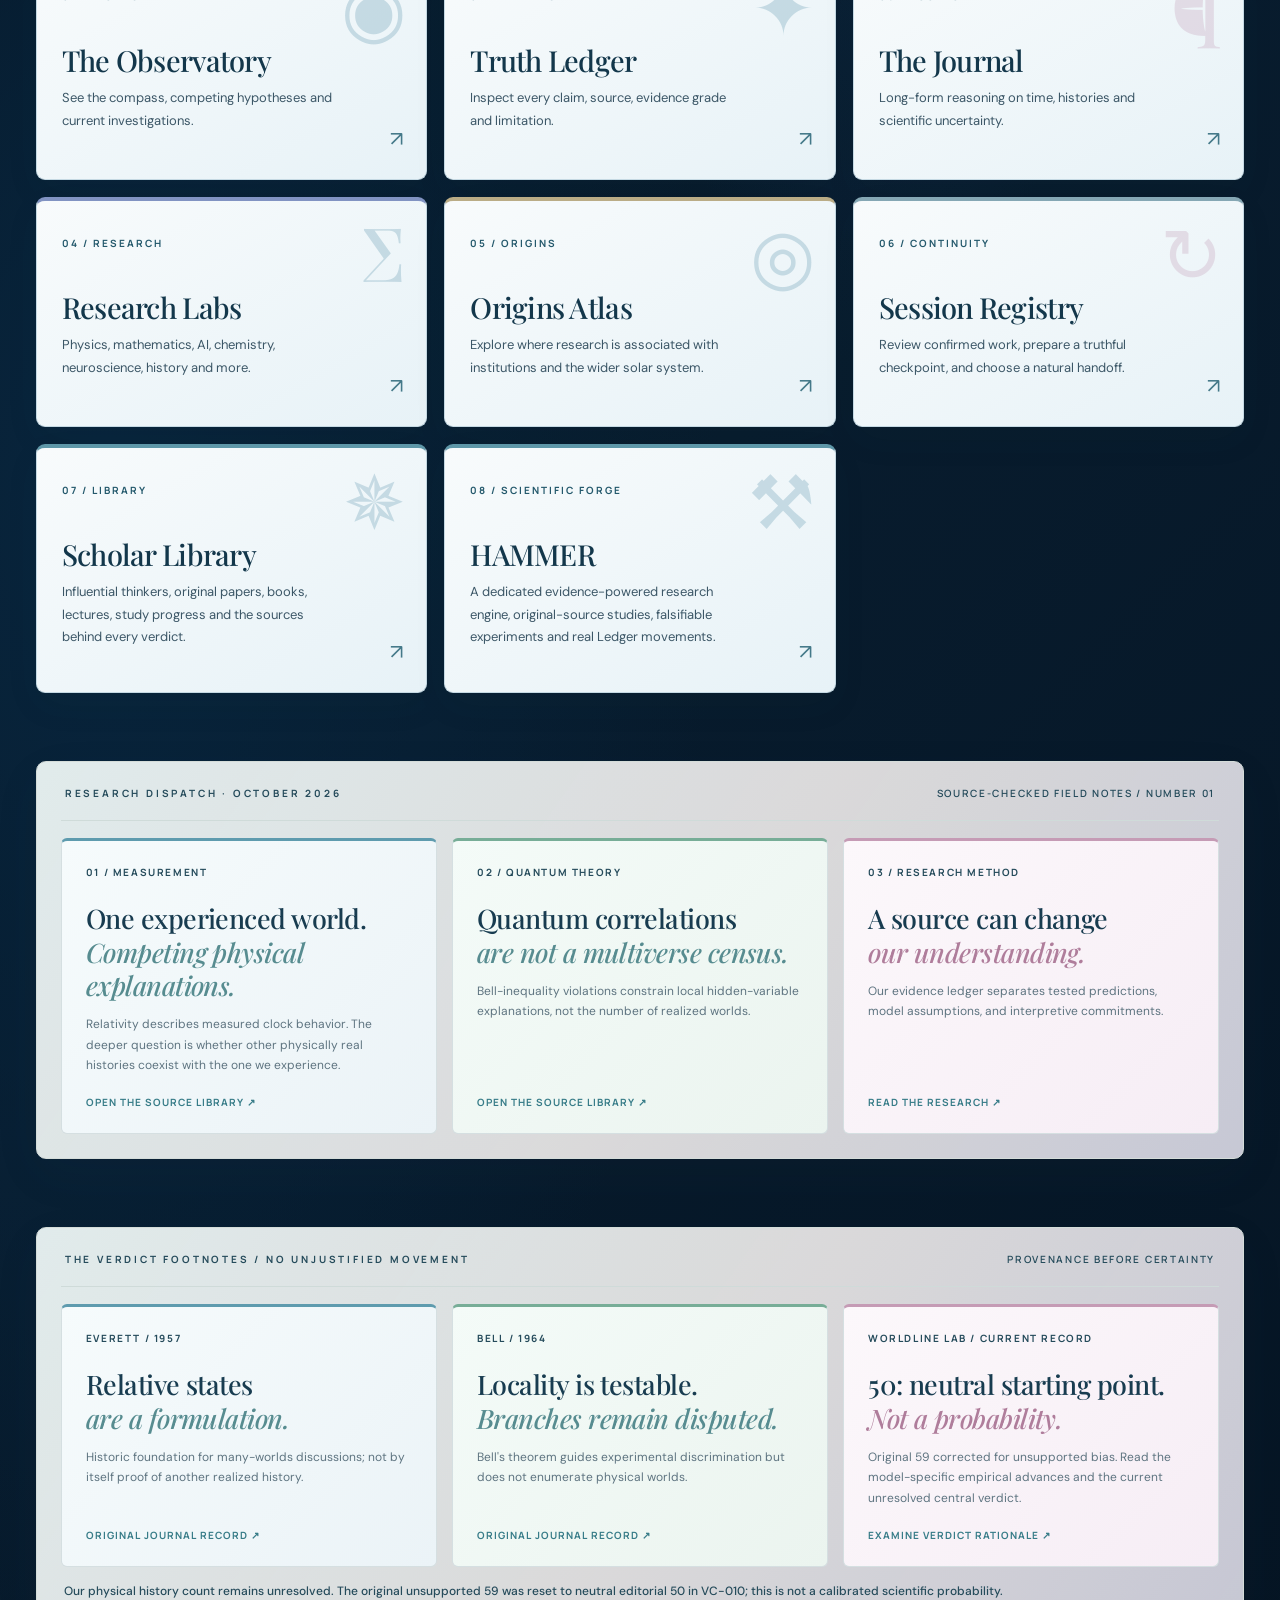
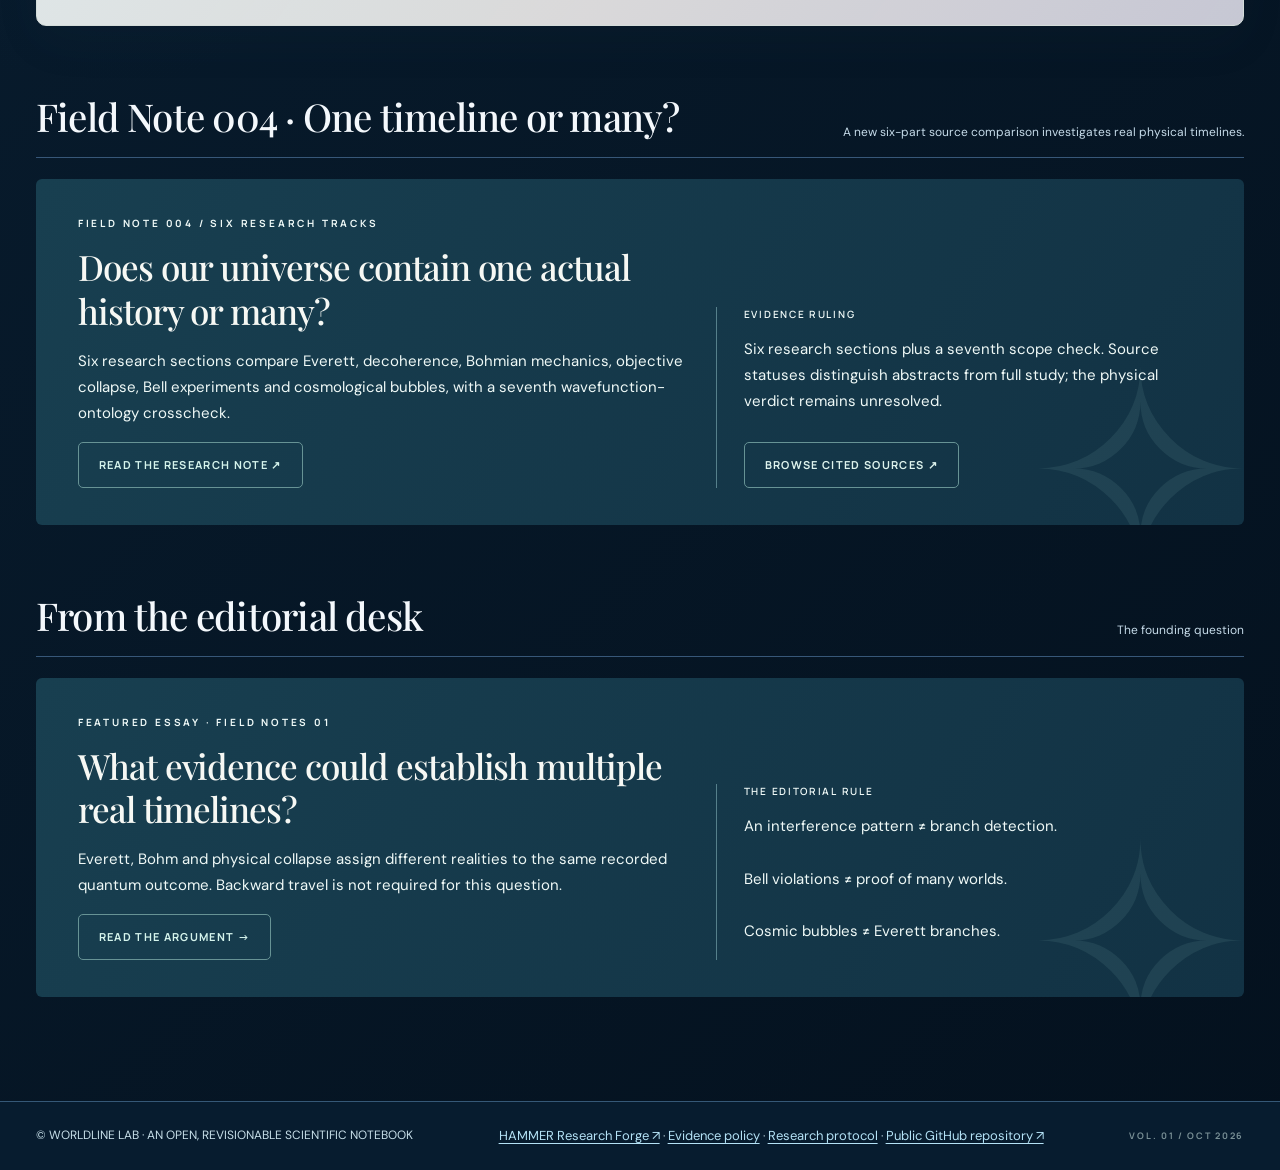
==== commit afa88cd4: "feat(journal): feature Big R JE physics research exchange" ====
--- a/index.html
+++ b/index.html
@@ -88,6 +88,7 @@
 </section>
 <section class="page" id="page-journal" data-page="journal">
 <div class="page-head"><div class="kicker">03 / THE WORLDLINE REVIEW</div><h1 class="page-title">The <em>Journal</em></h1><p class="dek">Readable, argued essays at the border of physics and philosophy. Each chapter invites criticism rather than asking for belief.</p></div>
+<div class="notice"><strong>New research conversation · Breaking the Glass.</strong> Read how Big R and JE challenged a proposed Born-rule experiment, reached a two-gate scientific agreement, and kept the Truth Compass neutral. <a href="glass.html">Read the illustrated scientific exchange ↗</a></div>
 <div class="magazine"><article class="article"><div id="journal-body"><div class="empty">Opening issue 001…</div></div></article><aside class="aside-note panel"><div class="micro">THE PROFESSOR'S MARGIN</div><blockquote>“An unexplained possibility is not yet an observed reality.”</blockquote><p class="caption">Editorial principle for classifying claims. We evaluate testability, provenance, and alternative explanations.</p><div class="notice">Method over mythology. A beautiful theory must still survive an ugly experiment.</div><a href="#ledger" class="btn">Inspect cited evidence ↗</a></aside></div>
 </section>
 <section class="page" id="page-disciplines" data-page="disciplines">
--- a/assets/readability.css
+++ b/assets/readability.css
@@ -132,3 +132,17 @@
 .hammer-auto-memory{margin:18px 0 0;padding:15px 19px;border-radius:6px;background:#e5f0ed;border:1px solid #abc8c1;color:#234654}
 .hammer-auto-memory>strong{font-size:15px;color:#183f4d}
 .hammer-auto-memory p{font-size:13px;color:#2d515a;margin:9px 0}
+
+/* S-003-R011 · axe-confirmed WCAG contrast repairs for v0.2/v0.25 reading surfaces.
+   Preserve HAMMER layout and do not reinterpret an educational model as a discovery. */
+#page-dashboard .metric strong,
+#page-dashboard .step h3 { color:#173f50; }
+#page-ledger .notice .micro { color:#e9f6f9; }
+#truth-engine-view h3,
+#truth-engine-view > p { color:#193e50; }
+#page-library .library-full-study-link a { color:#164f70; }
+#sc-state { color:#eaf5fa; }
+#sc-round-log .session-history-card .session-badge { color:#215d5b; }
+#page-disciplines .lab-research-updates > .kicker,
+#page-disciplines .lab-research-updates > .caption { color:#f0fafc; }
+#page-disciplines .lab-research-updates .library-ledger-links a { color:#18465b; }
--- a/assets/unified-site.css
+++ b/assets/unified-site.css
@@ -19,7 +19,7 @@
 .wl-header-github:hover{background:#17456c;color:#fff!important}
 .wl-header a:focus-visible{outline:3px solid #f6d29a!important;outline-offset:2px}
 body:not(.hp-body) .shell{max-width:1540px;padding:clamp(19px,2.7vw,38px) clamp(14px,2.8vw,40px) 90px}
-body:not(.hp-body) .page.active{color:#dfeefa}
+body:not(.hp-body) .page.active{color:#183c50}/* Research cards inherit dark ink; only dark-canvas headers are explicitly light below. */
 body:not(.hp-body) .page.active :is(.display,.page-title,.section-heading>h2,.session-subsection>h2){color:#f4f8fc}
 body:not(.hp-body) .page.active .display em,body:not(.hp-body) .page.active .page-title em{color:#f5c996}
 body:not(.hp-body) .page.active :is(.dek,.page-head>.dek,.hero-copy>.dek,.section-heading>p){color:#c6dbe9}
@@ -67,3 +67,17 @@
 @media(max-width:990px){.wl-header-inner{flex-direction:column;align-items:stretch;gap:8px}.wl-nav.nav,.wl-nav{overflow-x:auto;flex-wrap:nowrap;justify-content:flex-start;padding:0 0 3px;scrollbar-width:thin}.wl-brand{min-width:0}.wl-header.site-header,.wl-header.hc-header{position:relative}.wl-brand small{font-size:9px!important}.wl-nav.nav a,.wl-nav a{flex-shrink:0}}
 @media(max-width:650px){.wl-header-inner{padding:11px 15px}.wl-galaxy{height:39px;width:39px;flex-basis:39px;font-size:24px}.wl-brand{font-size:18px!important}.wl-nav.nav a,.wl-nav a{font-size:12px!important;padding:9px 12px}.wl-nav:after{content:"";min-width:5px}}
 @media(prefers-reduced-motion:reduce){body:not(.hp-body) .page{animation:none!important}.wl-nav a,.wl-nav.nav a{transition:none}}
+
+/* The same understated footer closes the magazine and HAMMER dashboards. */
+body:not(.hp-body) footer.bottom-note,.hc-body footer.hc-footer{
+ background:#071c2f!important;border-top:1px solid #355877!important;
+ color:#c7dfe9!important;font-size:12px;line-height:1.7
+}
+body:not(.hp-body) footer.bottom-note{
+ max-width:1540px;margin:14px auto 0;padding:23px clamp(14px,2.8vw,40px)!important;
+ display:flex;justify-content:space-between;gap:16px;align-items:center;flex-wrap:wrap
+}
+body:not(.hp-body) footer.bottom-note a,.hc-body footer.hc-footer a{
+ color:#b4e2f6!important;text-decoration:underline;text-underline-offset:3px
+}
+body:not(.hp-body) footer.bottom-note a:hover,.hc-body footer.hc-footer a:hover{color:#fff!important}
